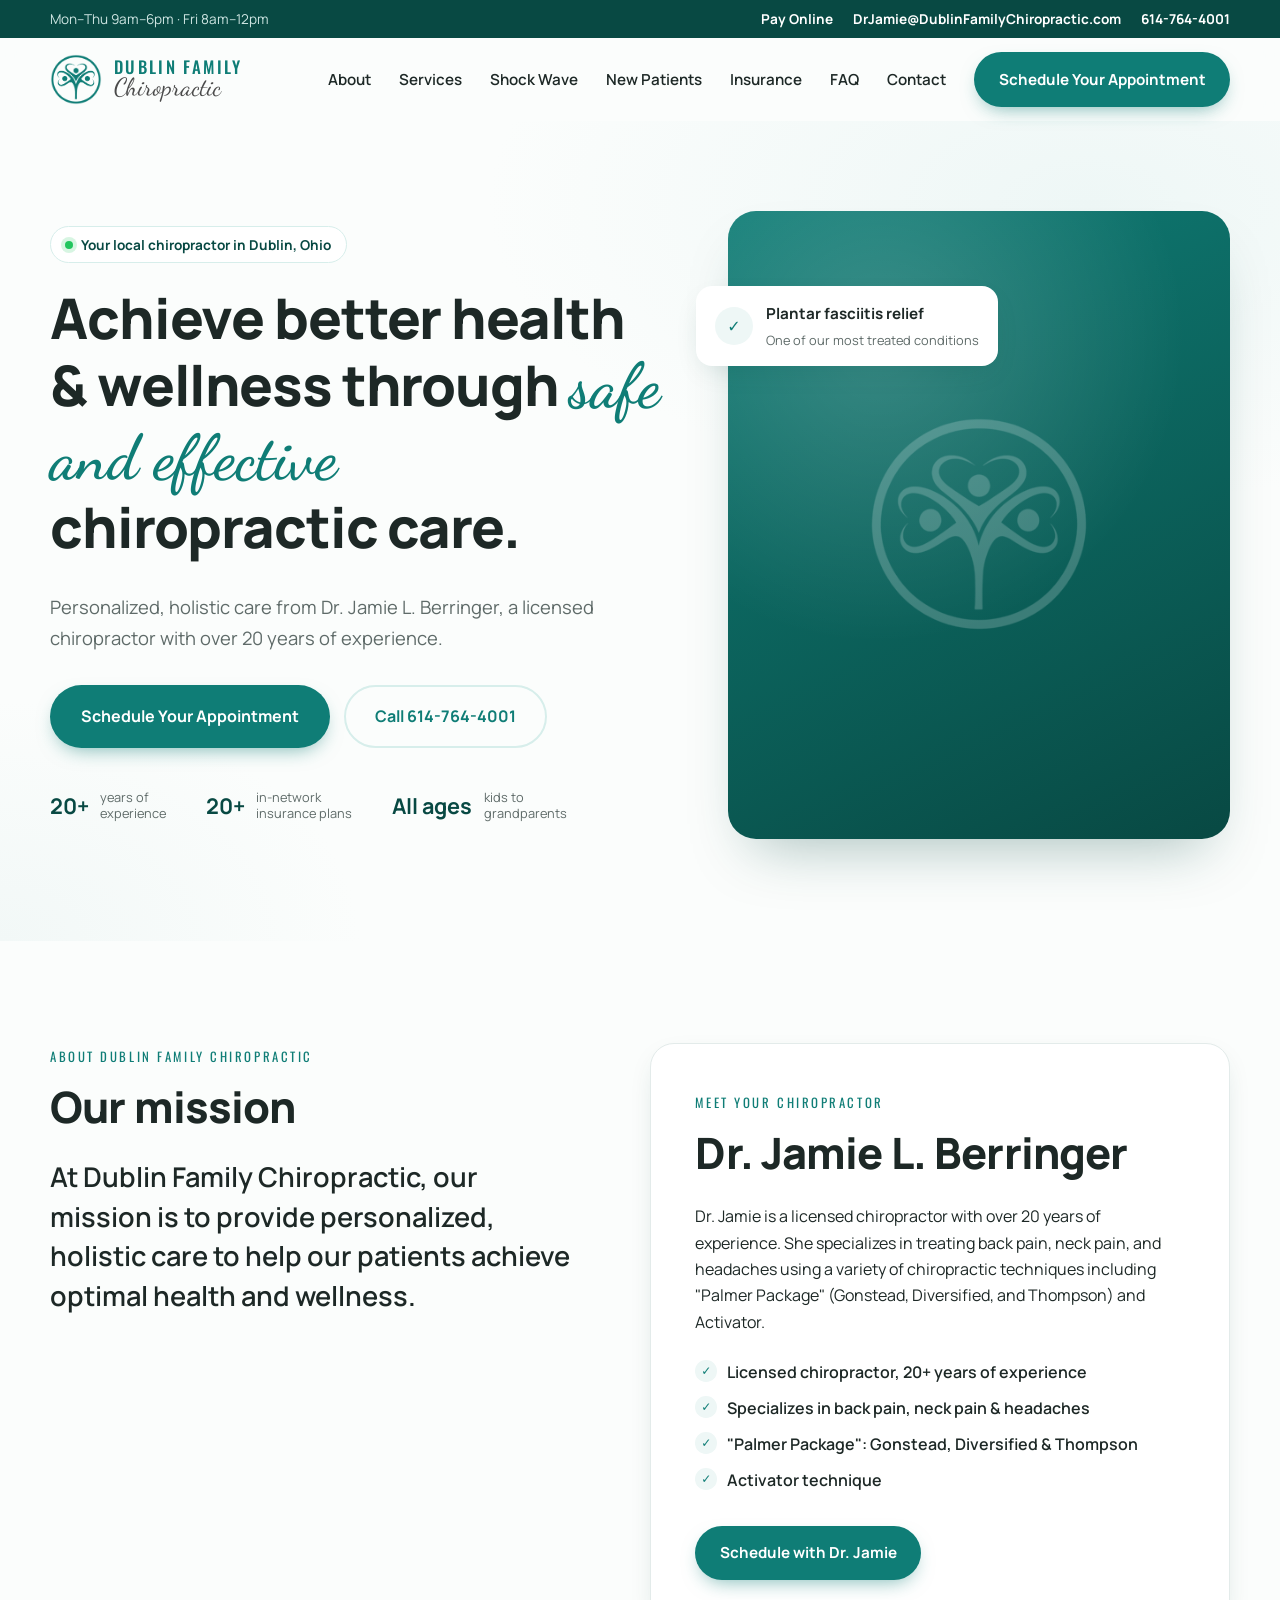
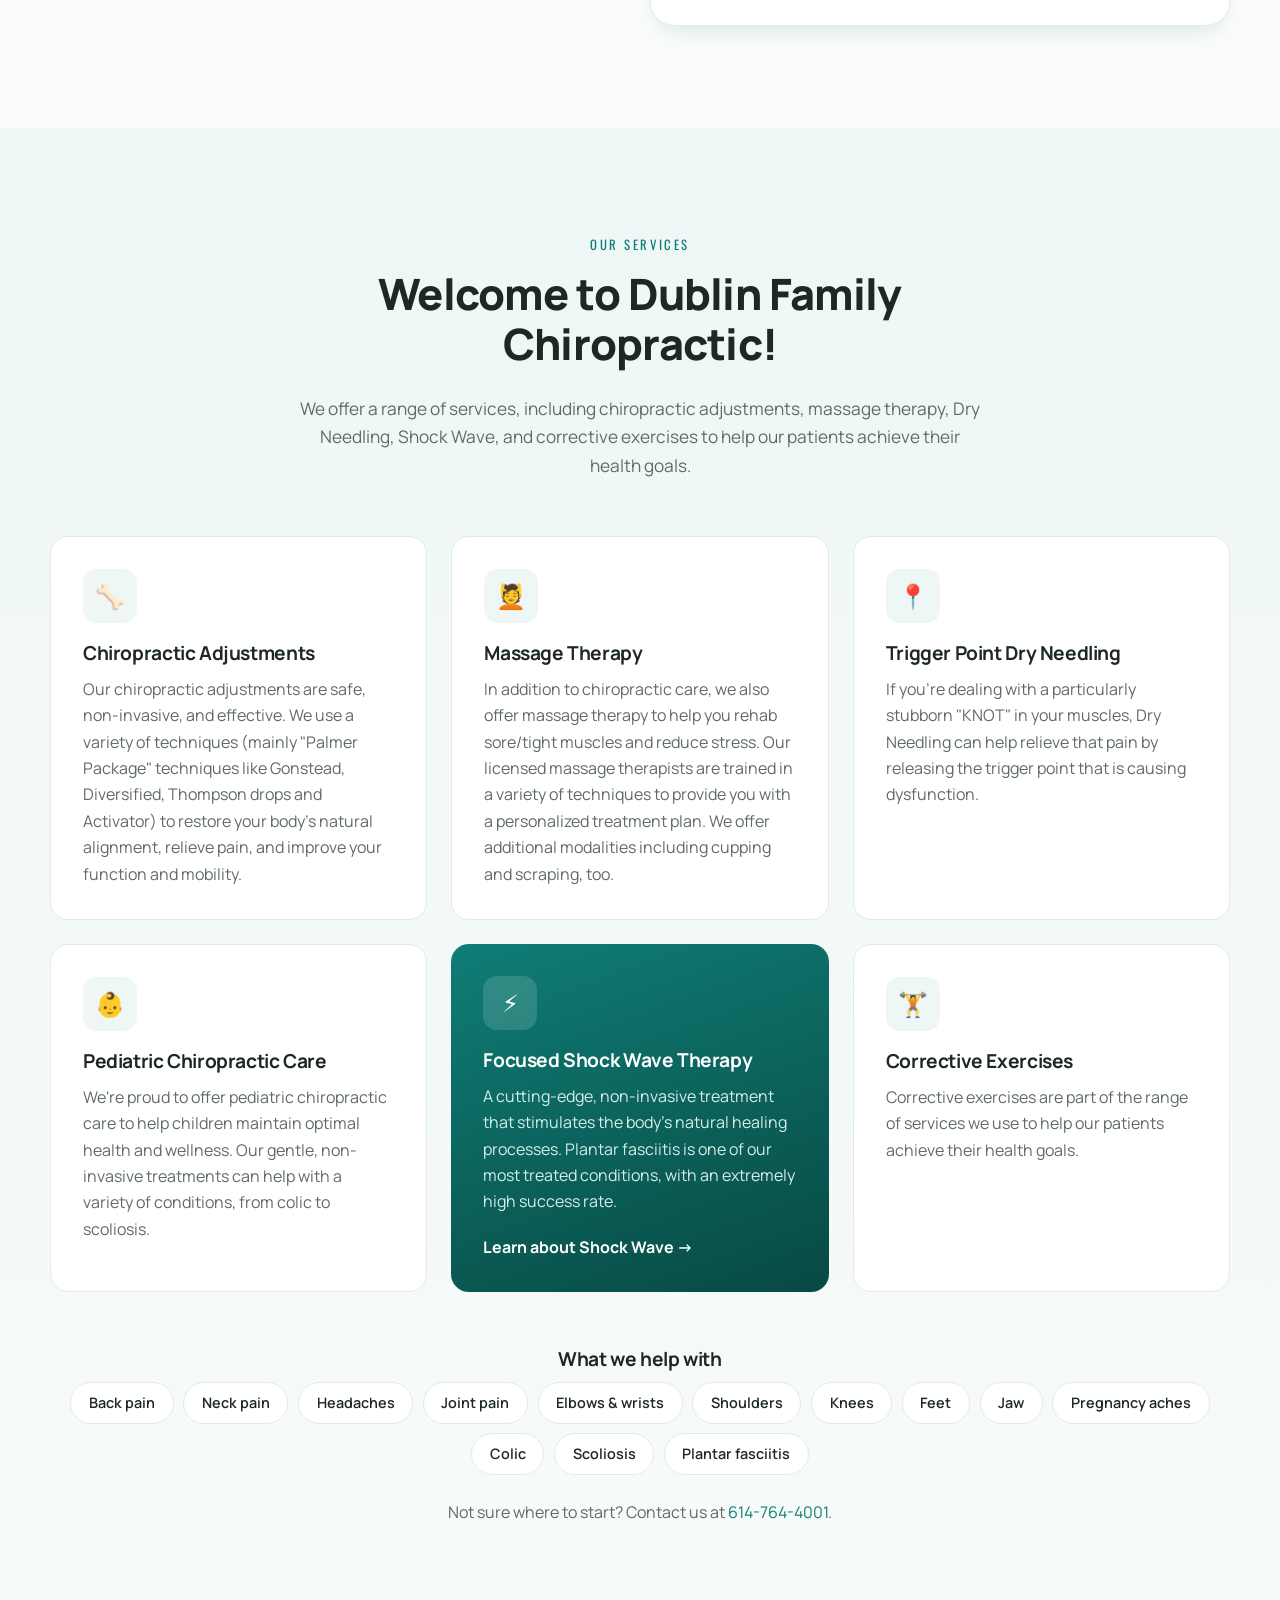
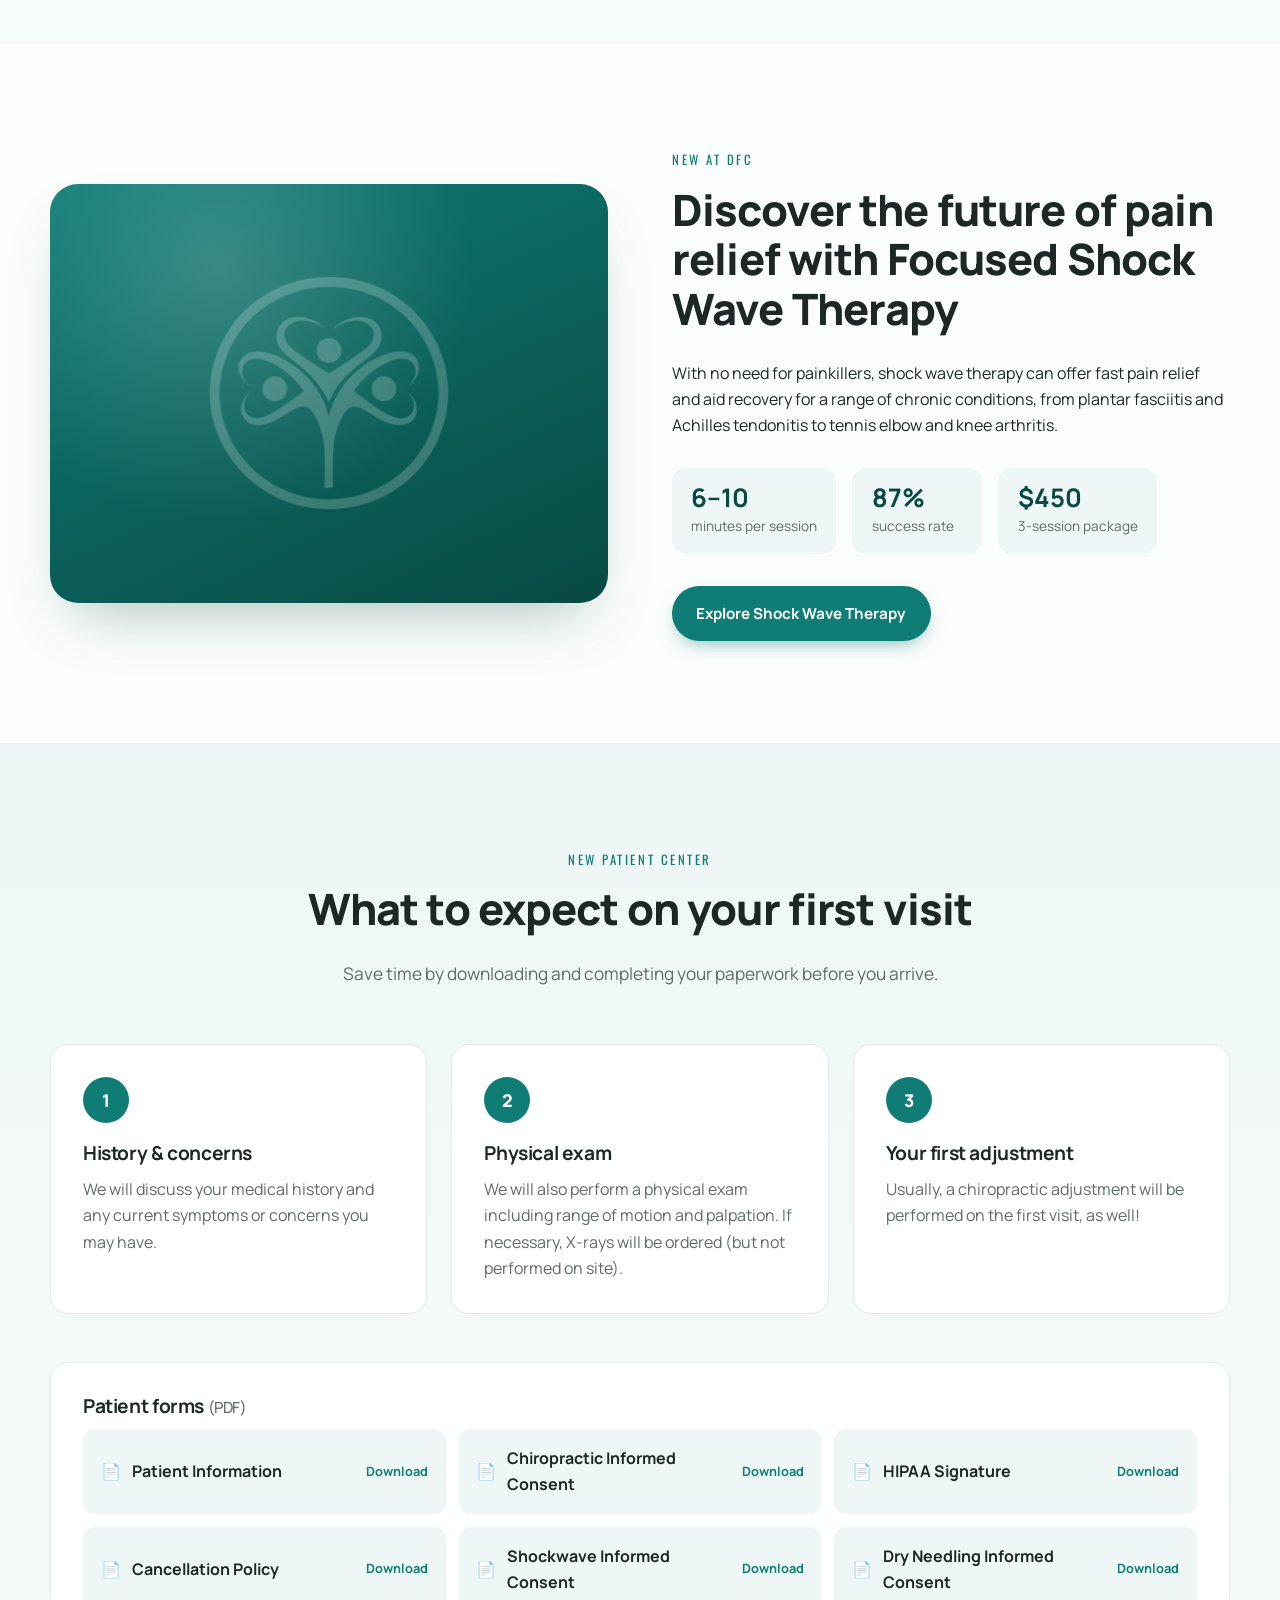
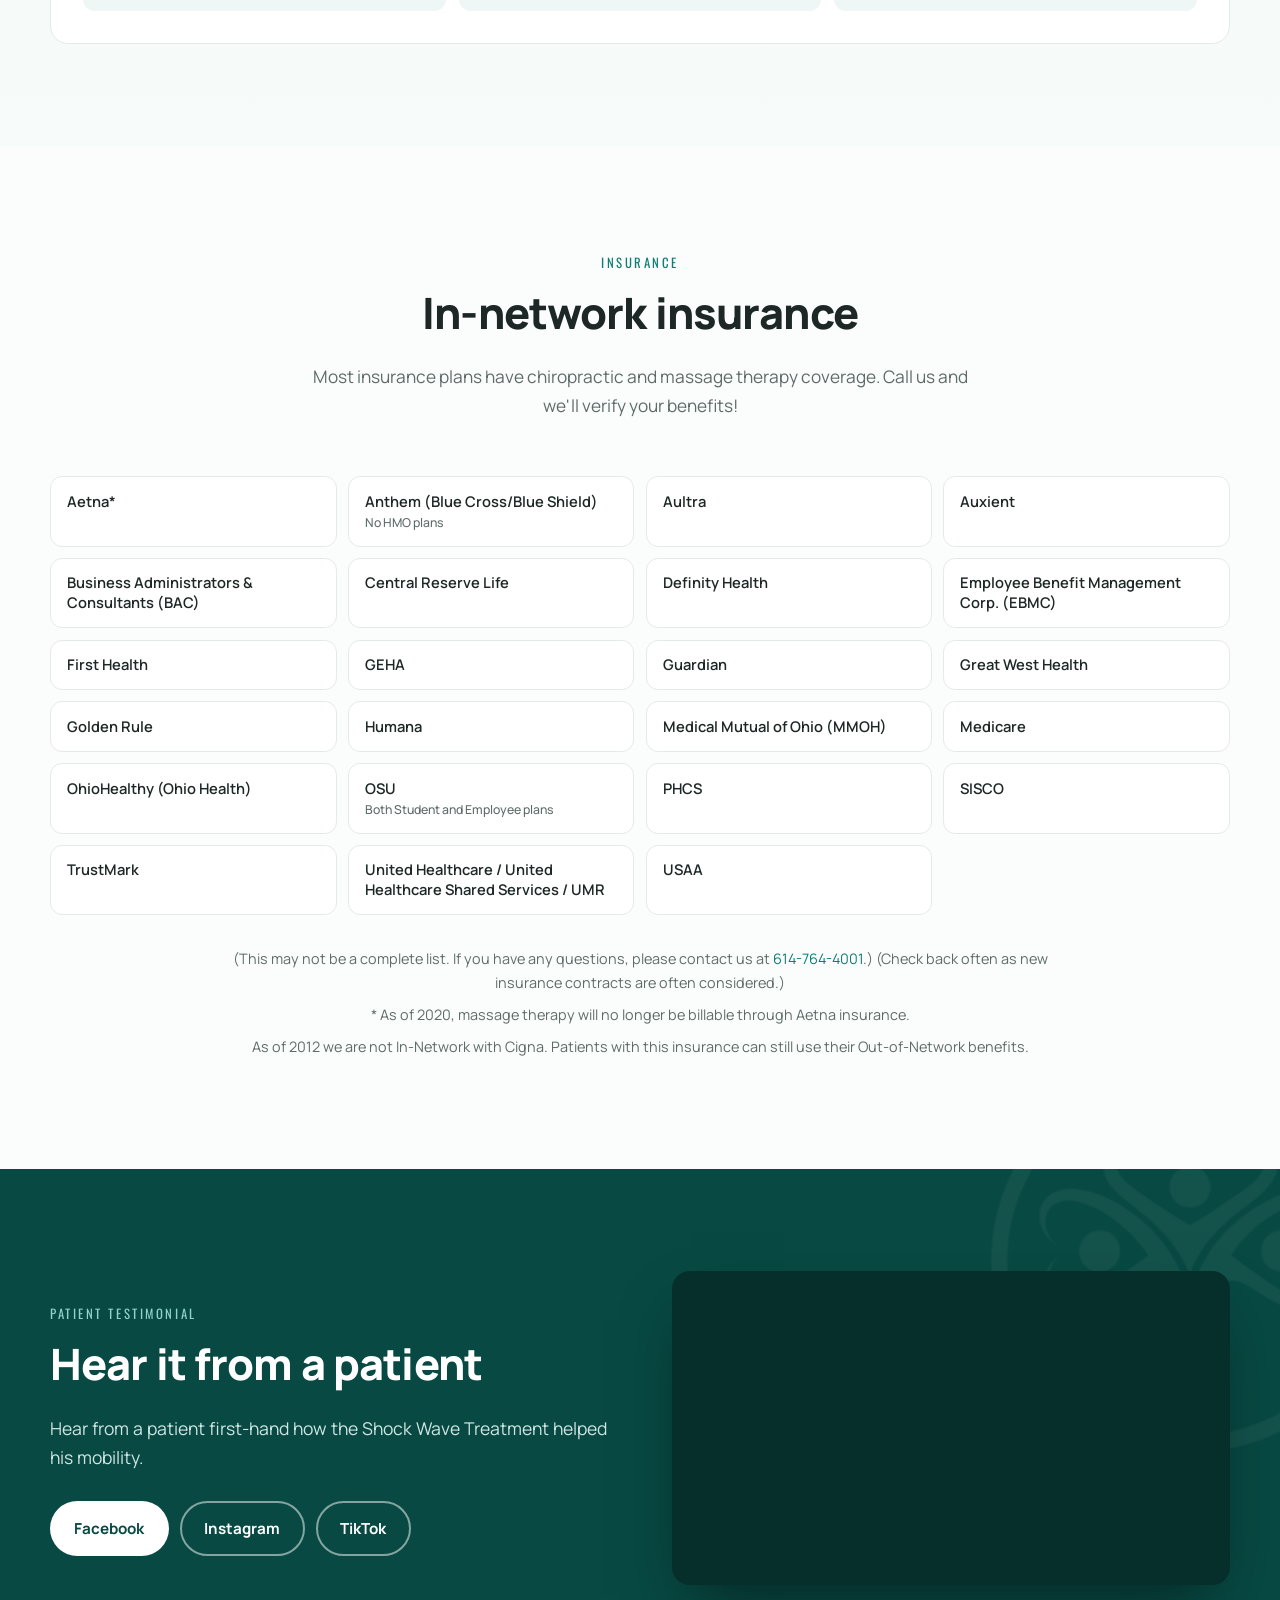
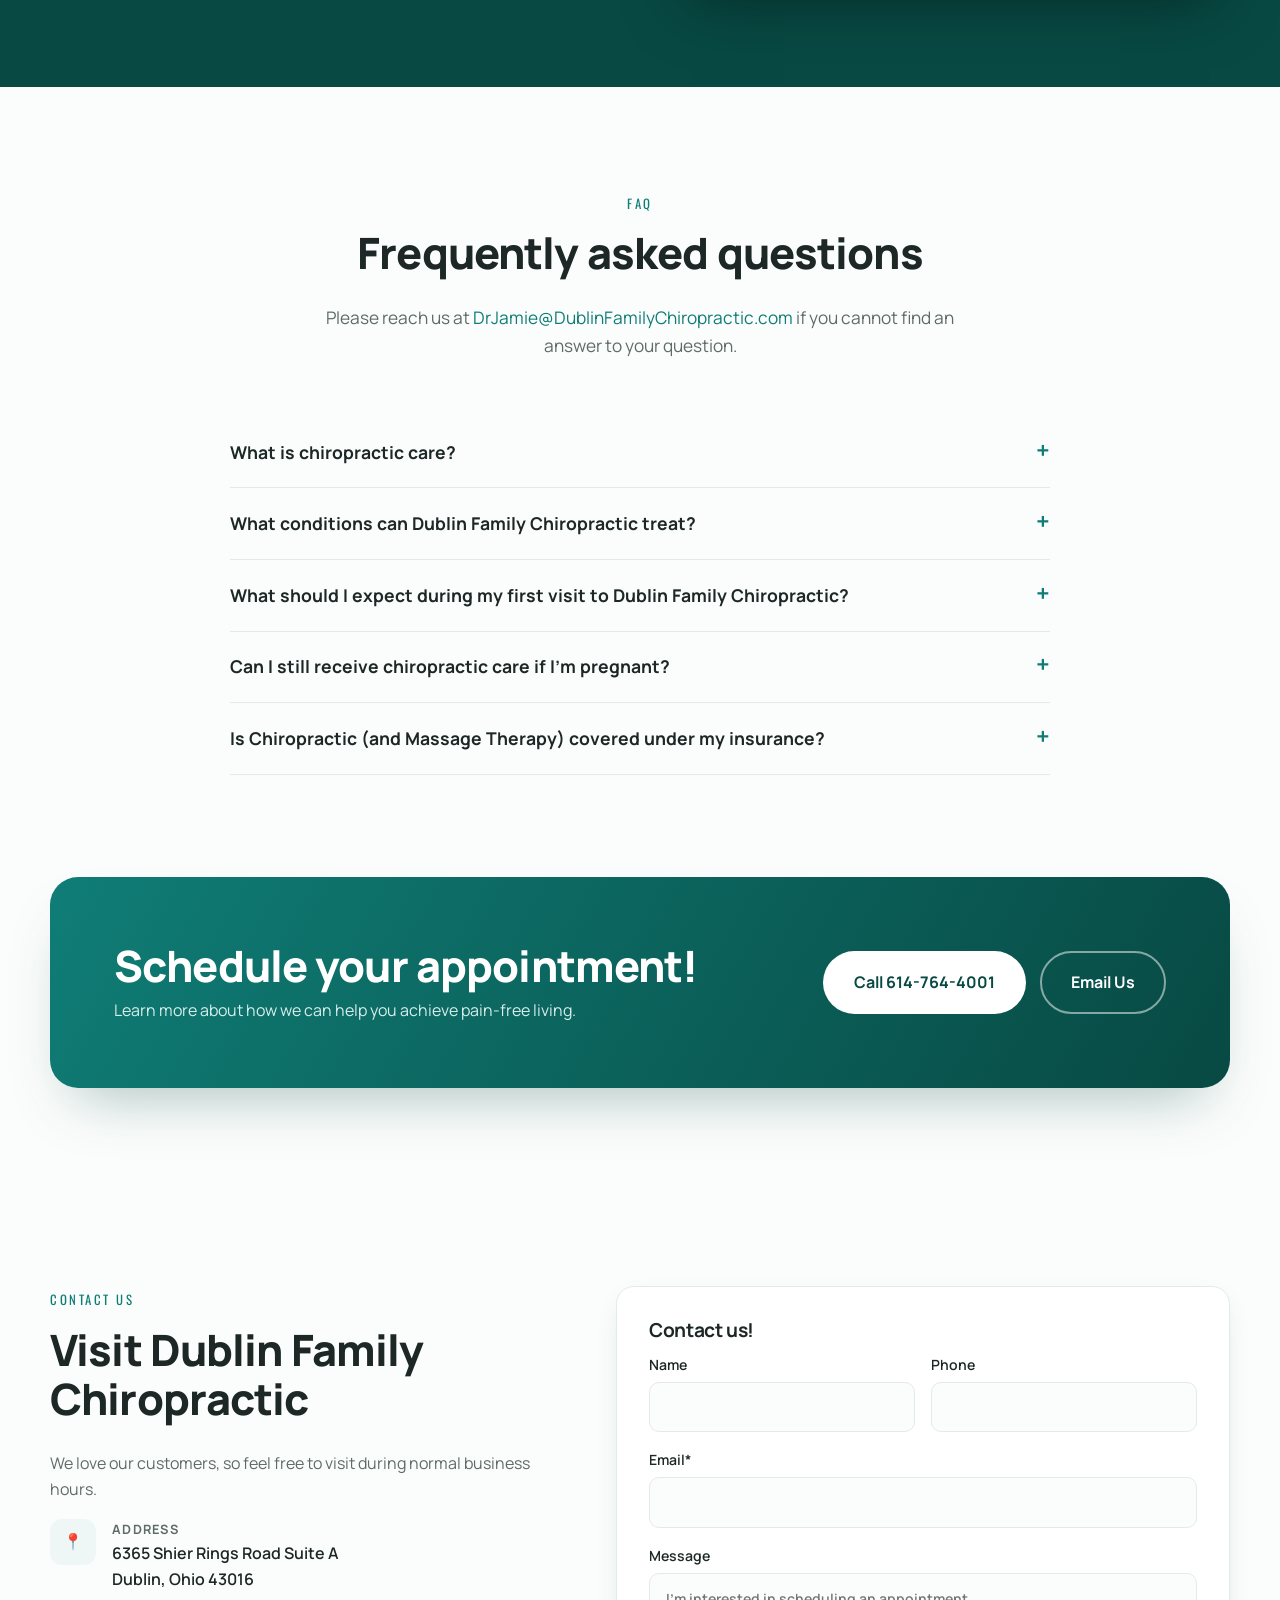
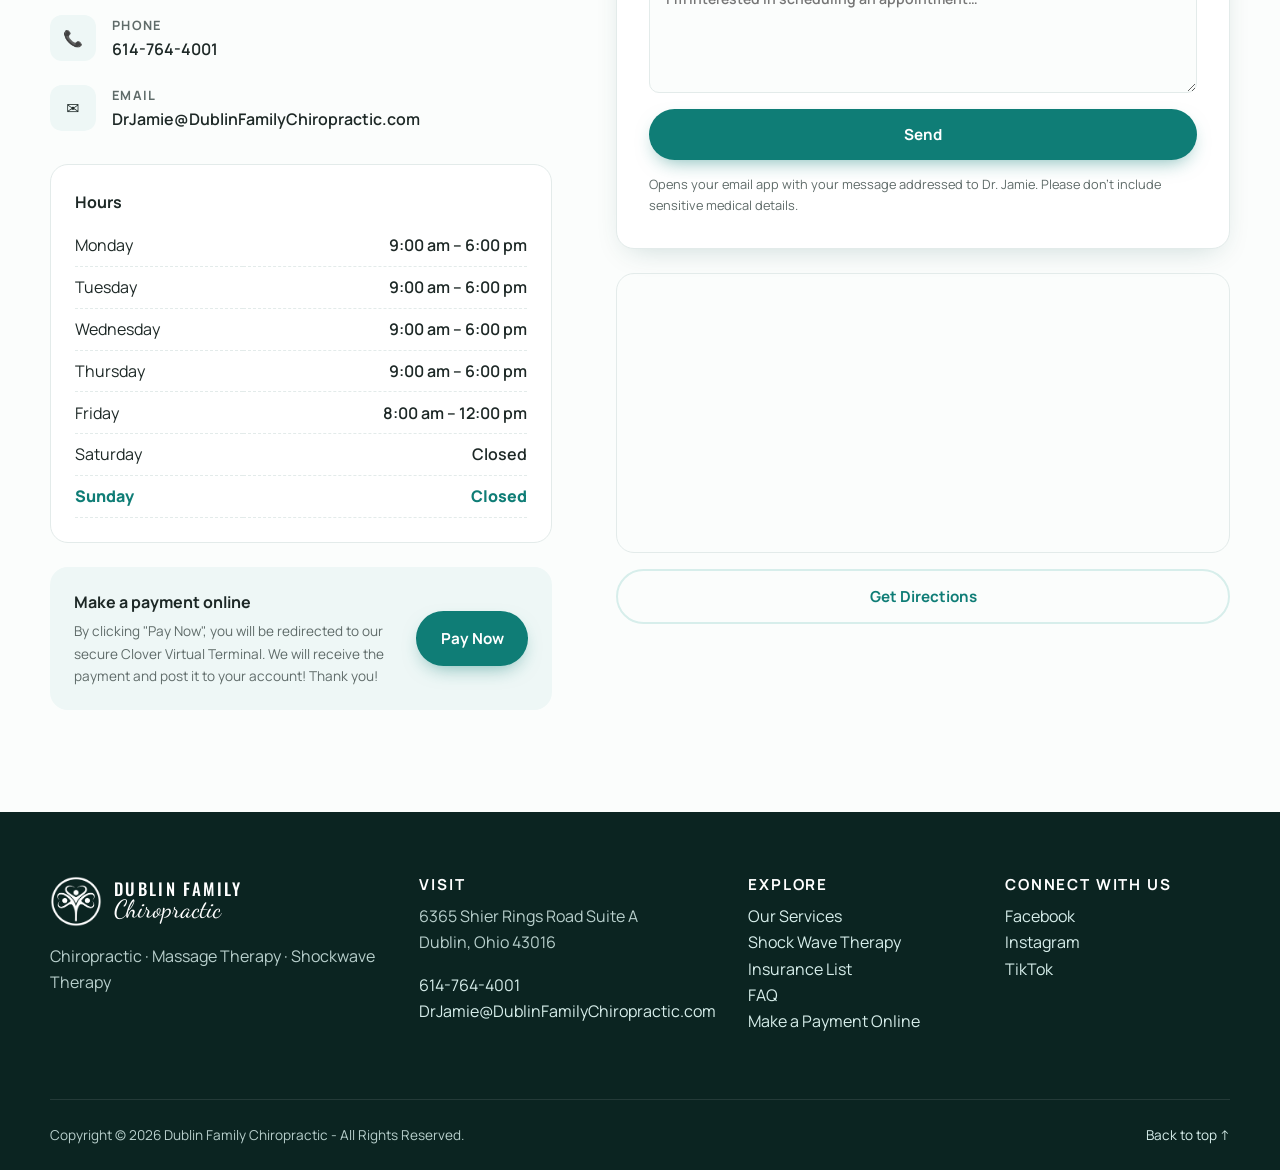
==== index.html @ 58684d63 "Initial Dublin Family Chiropractic website Modern rebuild of dublinfamilychiropractic.com with all c" ====
<!DOCTYPE html>
<html lang="en">
<head>
  <meta charset="utf-8">
  <meta name="viewport" content="width=device-width, initial-scale=1">
  <title>Dublin Family Chiropractic | Chiropractor in Dublin, OH | Dr. Jamie L. Berringer</title>
  <meta name="description" content="Dublin Family Chiropractic in Dublin, Ohio. Dr. Jamie L. Berringer offers chiropractic adjustments, massage therapy, trigger point dry needling, pediatric care and focused shock wave therapy. Call 614-764-4001.">
  <link rel="canonical" href="https://dublinfamilychiropractic.com/">
  <link rel="icon" href="assets/favicon.png">
  <meta property="og:title" content="Dublin Family Chiropractic">
  <meta property="og:description" content="Achieve better health and wellness through safe and effective chiropractic care.">
  <meta property="og:type" content="website">
  <link rel="preconnect" href="https://fonts.googleapis.com">
  <link rel="preconnect" href="https://fonts.gstatic.com" crossorigin>
  <link href="https://fonts.googleapis.com/css2?family=Manrope:wght@400;500;600;700;800&family=Oswald:wght@500&family=Dancing+Script:wght@600&display=swap" rel="stylesheet">
  <link rel="stylesheet" href="styles.css">

  <script type="application/ld+json">
  {
    "@context": "https://schema.org",
    "@type": "Chiropractor",
    "name": "Dublin Family Chiropractic",
    "url": "https://dublinfamilychiropractic.com/",
    "telephone": "+1-614-764-4001",
    "email": "DrJamie@DublinFamilyChiropractic.com",
    "image": "https://dublinfamilychiropractic.com/assets/logo-icon.png",
    "address": {
      "@type": "PostalAddress",
      "streetAddress": "6365 Shier Rings Road Suite A",
      "addressLocality": "Dublin",
      "addressRegion": "OH",
      "postalCode": "43016",
      "addressCountry": "US"
    },
    "openingHoursSpecification": [
      { "@type": "OpeningHoursSpecification", "dayOfWeek": ["Monday","Tuesday","Wednesday","Thursday"], "opens": "09:00", "closes": "18:00" },
      { "@type": "OpeningHoursSpecification", "dayOfWeek": ["Friday"], "opens": "08:00", "closes": "12:00" }
    ],
    "sameAs": [
      "https://www.facebook.com/DublinFamilyChiro/",
      "https://www.instagram.com/DFCWellness",
      "https://www.tiktok.com/@dublinfamilychiropractic"
    ],
    "employee": { "@type": "Person", "name": "Dr. Jamie L. Berringer", "jobTitle": "Chiropractor" }
  }
  </script>
</head>
<body>

  <!-- ============ TOP BAR ============ -->
  <div class="topbar">
    <div class="container topbar__inner">
      <span class="topbar__left">Mon–Thu 9am–6pm · Fri 8am–12pm</span>
      <span class="topbar__right">
        <a href="#payment">Pay Online</a>
        <a href="mailto:DrJamie@DublinFamilyChiropractic.com" class="hide-sm">DrJamie@DublinFamilyChiropractic.com</a>
        <a href="tel:6147644001">614-764-4001</a>
      </span>
    </div>
  </div>

  <!-- ============ HEADER ============ -->
  <header class="header" id="top">
    <div class="container header__inner">
      <a href="#top" class="brand" aria-label="Dublin Family Chiropractic home">
        <img src="assets/logo-icon.png" alt="" class="brand__icon" width="52" height="51">
        <span class="brand__text">
          <span class="brand__name">Dublin Family</span>
          <span class="brand__script">Chiropractic</span>
        </span>
      </a>

      <nav class="nav" id="nav" aria-label="Main">
        <a href="#about">About</a>
        <a href="#services">Services</a>
        <a href="shock-wave-therapy/">Shock Wave</a>
        <a href="#new-patients">New Patients</a>
        <a href="#insurance">Insurance</a>
        <a href="#faq">FAQ</a>
        <a href="#contact">Contact</a>
        <a href="#contact" class="btn btn--primary nav__cta">Schedule Your Appointment</a>
      </nav>

      <button class="nav-toggle" aria-label="Open menu" aria-expanded="false" aria-controls="nav">
        <span></span><span></span><span></span>
      </button>
    </div>
  </header>

  <main>
    <!-- ============ HERO ============ -->
    <section class="hero">
      <div class="container hero__grid">
        <div class="hero__copy reveal">
          <span class="pill"><span class="dot"></span> Your local chiropractor in Dublin, Ohio</span>
          <h1>Achieve better health &amp; wellness through <span class="accent">safe and effective</span> chiropractic care.</h1>
          <p class="lead">Personalized, holistic care from Dr. Jamie L. Berringer, a licensed chiropractor with over 20 years of experience.</p>
          <div class="hero__actions">
            <a href="#contact" class="btn btn--primary btn--lg">Schedule Your Appointment</a>
            <a href="tel:6147644001" class="btn btn--ghost btn--lg">Call 614-764-4001</a>
          </div>
          <ul class="hero__trust">
            <li><strong>20+</strong><span>years of<br>experience</span></li>
            <li><strong>20+</strong><span>in-network<br>insurance plans</span></li>
            <li><strong>All ages</strong><span>kids to<br>grandparents</span></li>
          </ul>
        </div>

        <div class="hero__media reveal">
          <div class="photo-frame">
            <img src="assets/logo-icon.png" alt="" class="photo-frame__mark">
            <img class="photo-frame__img" src="https://img1.wsimg.com/isteam/ip/3ddc919d-f928-452c-81f0-b2dad1ad7b15/blob-e873850.png/:/rs=w:900" alt="Dublin Family Chiropractic" loading="eager" onerror="this.remove()">
          </div>
          <div class="float-card">
            <div class="float-card__icon">✓</div>
            <div>
              <strong>Plantar fasciitis relief</strong>
              <span>One of our most treated conditions</span>
            </div>
          </div>
        </div>
      </div>
    </section>

    <!-- ============ ABOUT ============ -->
    <section class="section" id="about">
      <div class="container about">
        <div class="about__copy reveal">
          <span class="eyebrow">About Dublin Family Chiropractic</span>
          <h2>Our mission</h2>
          <p class="lead">At Dublin Family Chiropractic, our mission is to provide personalized, holistic care to help our patients achieve optimal health and wellness.</p>
        </div>
        <div class="doctor reveal">
          <span class="eyebrow">Meet your chiropractor</span>
          <h2>Dr. Jamie L. Berringer</h2>
          <p>Dr. Jamie is a licensed chiropractor with over 20 years of experience. She specializes in treating back pain, neck pain, and headaches using a variety of chiropractic techniques including "Palmer Package" (Gonstead, Diversified, and Thompson) and Activator.</p>
          <ul class="checklist">
            <li>Licensed chiropractor, 20+ years of experience</li>
            <li>Specializes in back pain, neck pain &amp; headaches</li>
            <li>"Palmer Package": Gonstead, Diversified &amp; Thompson</li>
            <li>Activator technique</li>
          </ul>
          <a href="#contact" class="btn btn--primary">Schedule with Dr. Jamie</a>
        </div>
      </div>
    </section>

    <!-- ============ SERVICES ============ -->
    <section class="section section--tint" id="services">
      <div class="container">
        <div class="section__head reveal">
          <span class="eyebrow">Our services</span>
          <h2>Welcome to Dublin Family Chiropractic!</h2>
          <p>We offer a range of services, including chiropractic adjustments, massage therapy, Dry Needling, Shock Wave, and corrective exercises to help our patients achieve their health goals.</p>
        </div>

        <div class="cards">
          <article class="card reveal">
            <div class="card__icon">🦴</div>
            <h3>Chiropractic Adjustments</h3>
            <p>Our chiropractic adjustments are safe, non-invasive, and effective. We use a variety of techniques (mainly "Palmer Package" techniques like Gonstead, Diversified, Thompson drops and Activator) to restore your body's natural alignment, relieve pain, and improve your function and mobility.</p>
          </article>
          <article class="card reveal">
            <div class="card__icon">💆</div>
            <h3>Massage Therapy</h3>
            <p>In addition to chiropractic care, we also offer massage therapy to help you rehab sore/tight muscles and reduce stress. Our licensed massage therapists are trained in a variety of techniques to provide you with a personalized treatment plan. We offer additional modalities including cupping and scraping, too.</p>
          </article>
          <article class="card reveal">
            <div class="card__icon">📍</div>
            <h3>Trigger Point Dry Needling</h3>
            <p>If you're dealing with a particularly stubborn "KNOT" in your muscles, Dry Needling can help relieve that pain by releasing the trigger point that is causing dysfunction.</p>
          </article>
          <article class="card reveal">
            <div class="card__icon">👶</div>
            <h3>Pediatric Chiropractic Care</h3>
            <p>We're proud to offer pediatric chiropractic care to help children maintain optimal health and wellness. Our gentle, non-invasive treatments can help with a variety of conditions, from colic to scoliosis.</p>
          </article>
          <article class="card card--feature reveal">
            <div class="card__icon">⚡</div>
            <h3>Focused Shock Wave Therapy</h3>
            <p>A cutting-edge, non-invasive treatment that stimulates the body's natural healing processes. Plantar fasciitis is one of our most treated conditions, with an extremely high success rate.</p>
            <a href="shock-wave-therapy/" class="card__link">Learn about Shock Wave →</a>
          </article>
          <article class="card reveal">
            <div class="card__icon">🏋️</div>
            <h3>Corrective Exercises</h3>
            <p>Corrective exercises are part of the range of services we use to help our patients achieve their health goals.</p>
          </article>
        </div>

        <div class="conditions reveal">
          <h3>What we help with</h3>
          <div class="tags">
            <span>Back pain</span><span>Neck pain</span><span>Headaches</span><span>Joint pain</span>
            <span>Elbows &amp; wrists</span><span>Shoulders</span><span>Knees</span><span>Feet</span><span>Jaw</span>
            <span>Pregnancy aches</span><span>Colic</span><span>Scoliosis</span><span>Plantar fasciitis</span>
          </div>
          <p class="muted">Not sure where to start? Contact us at <a href="tel:6147644001">614-764-4001</a>.</p>
        </div>
      </div>
    </section>

    <!-- ============ SHOCK WAVE TEASER ============ -->
    <section class="section">
      <div class="container split reveal">
        <div class="split__media">
          <div class="photo-frame photo-frame--wide">
            <img src="assets/logo-icon.png" alt="" class="photo-frame__mark">
            <img class="photo-frame__img" src="https://img1.wsimg.com/isteam/ip/3ddc919d-f928-452c-81f0-b2dad1ad7b15/Treatment-%20Knee-326798f.jpg/:/rs=w:1200" alt="Shock wave treatment on a knee" loading="lazy" onerror="this.remove()">
          </div>
        </div>
        <div>
          <span class="eyebrow">New at DFC</span>
          <h2>Discover the future of pain relief with Focused Shock Wave Therapy</h2>
          <p>With no need for painkillers, shock wave therapy can offer fast pain relief and aid recovery for a range of chronic conditions, from plantar fasciitis and Achilles tendonitis to tennis elbow and knee arthritis.</p>
          <ul class="mini-stats">
            <li><strong>6–10</strong><span>minutes per session</span></li>
            <li><strong>87%</strong><span>success rate</span></li>
            <li><strong>$450</strong><span>3-session package</span></li>
          </ul>
          <a href="shock-wave-therapy/" class="btn btn--primary">Explore Shock Wave Therapy</a>
        </div>
      </div>
    </section>

    <!-- ============ NEW PATIENTS ============ -->
    <section class="section section--tint" id="new-patients">
      <div class="container">
        <div class="section__head reveal">
          <span class="eyebrow">New Patient Center</span>
          <h2>What to expect on your first visit</h2>
          <p>Save time by downloading and completing your paperwork before you arrive.</p>
        </div>

        <ol class="steps">
          <li class="step reveal">
            <span class="step__num">1</span>
            <h3>History &amp; concerns</h3>
            <p>We will discuss your medical history and any current symptoms or concerns you may have.</p>
          </li>
          <li class="step reveal">
            <span class="step__num">2</span>
            <h3>Physical exam</h3>
            <p>We will also perform a physical exam including range of motion and palpation. If necessary, X-rays will be ordered (but not performed on site).</p>
          </li>
          <li class="step reveal">
            <span class="step__num">3</span>
            <h3>Your first adjustment</h3>
            <p>Usually, a chiropractic adjustment will be performed on the first visit, as well!</p>
          </li>
        </ol>

        <div class="forms reveal">
          <h3>Patient forms <span class="muted small">(PDF)</span></h3>
          <div class="forms__grid">
            <a class="file-link" target="_blank" rel="noopener" href="https://img1.wsimg.com/blobby/go/3ddc919d-f928-452c-81f0-b2dad1ad7b15/downloads/Patient%20Information.2023.pdf?ver=1788445958295"><span>📄</span> Patient Information <em>Download</em></a>
            <a class="file-link" target="_blank" rel="noopener" href="https://img1.wsimg.com/blobby/go/3ddc919d-f928-452c-81f0-b2dad1ad7b15/downloads/f7fbd84b-b74b-4f92-855f-cf730b121987/Informed%20Consent%20Document.2025.pdf?ver=1788445958295"><span>📄</span> Chiropractic Informed Consent <em>Download</em></a>
            <a class="file-link" target="_blank" rel="noopener" href="https://img1.wsimg.com/blobby/go/3ddc919d-f928-452c-81f0-b2dad1ad7b15/downloads/HIPPA%20Signature.2023.pdf?ver=1788445958295"><span>📄</span> HIPAA Signature <em>Download</em></a>
            <a class="file-link" target="_blank" rel="noopener" href="https://img1.wsimg.com/blobby/go/3ddc919d-f928-452c-81f0-b2dad1ad7b15/downloads/Cancellation%20policy%20form.2023.pdf?ver=1788445958295"><span>📄</span> Cancellation Policy <em>Download</em></a>
            <a class="file-link" target="_blank" rel="noopener" href="https://img1.wsimg.com/blobby/go/3ddc919d-f928-452c-81f0-b2dad1ad7b15/downloads/Shockwave%20Informed%20Consent.pdf?ver=1788445958295"><span>📄</span> Shockwave Informed Consent <em>Download</em></a>
            <a class="file-link" target="_blank" rel="noopener" href="https://img1.wsimg.com/blobby/go/3ddc919d-f928-452c-81f0-b2dad1ad7b15/downloads/TPDN%20Informed%20Consent%20Full.%202023.pdf?ver=1788445958296"><span>📄</span> Dry Needling Informed Consent <em>Download</em></a>
          </div>
        </div>
      </div>
    </section>

    <!-- ============ INSURANCE ============ -->
    <section class="section" id="insurance">
      <div class="container">
        <div class="section__head reveal">
          <span class="eyebrow">Insurance</span>
          <h2>In-network insurance</h2>
          <p>Most insurance plans have chiropractic and massage therapy coverage. Call us and we'll verify your benefits!</p>
        </div>
        <ul class="ins-grid reveal">
          <li>Aetna*</li>
          <li>Anthem (Blue Cross/Blue Shield) <small>No HMO plans</small></li>
          <li>Aultra</li>
          <li>Auxient</li>
          <li>Business Administrators &amp; Consultants (BAC)</li>
          <li>Central Reserve Life</li>
          <li>Definity Health</li>
          <li>Employee Benefit Management Corp. (EBMC)</li>
          <li>First Health</li>
          <li>GEHA</li>
          <li>Guardian</li>
          <li>Great West Health</li>
          <li>Golden Rule</li>
          <li>Humana</li>
          <li>Medical Mutual of Ohio (MMOH)</li>
          <li>Medicare</li>
          <li>OhioHealthy (Ohio Health)</li>
          <li>OSU <small>Both Student and Employee plans</small></li>
          <li>PHCS</li>
          <li>SISCO</li>
          <li>TrustMark</li>
          <li>United Healthcare / United Healthcare Shared Services / UMR</li>
          <li>USAA</li>
        </ul>
        <div class="notes reveal">
          <p>(This may not be a complete list. If you have any questions, please contact us at <a href="tel:6147644001">614-764-4001</a>.) (Check back often as new insurance contracts are often considered.)</p>
          <p>* As of 2020, massage therapy will no longer be billable through Aetna insurance.</p>
          <p>As of 2012 we are not In-Network with Cigna. Patients with this insurance can still use their Out-of-Network benefits.</p>
        </div>
      </div>
    </section>

    <!-- ============ TESTIMONIAL ============ -->
    <section class="section section--dark" id="reviews">
      <div class="container split split--dark reveal">
        <div>
          <span class="eyebrow">Patient testimonial</span>
          <h2>Hear it from a patient</h2>
          <p class="on-dark">Hear from a patient first-hand how the Shock Wave Treatment helped his mobility.</p>
          <div class="social-row">
            <a href="https://www.facebook.com/DublinFamilyChiro/" target="_blank" rel="noopener" class="btn btn--light">Facebook</a>
            <a href="https://www.instagram.com/DFCWellness" target="_blank" rel="noopener" class="btn btn--outline-light">Instagram</a>
            <a href="https://www.tiktok.com/@dublinfamilychiropractic" target="_blank" rel="noopener" class="btn btn--outline-light">TikTok</a>
          </div>
        </div>
        <div class="video">
          <iframe src="https://player.vimeo.com/video/907253555?h=490e301cfd&amp;title=0&amp;portrait=0&amp;byline=0&amp;badge=0" title="Patient testimonial: shock wave treatment" allow="fullscreen; picture-in-picture" loading="lazy"></iframe>
        </div>
      </div>
    </section>

    <!-- ============ FAQ ============ -->
    <section class="section" id="faq">
      <div class="container faq">
        <div class="section__head reveal">
          <span class="eyebrow">FAQ</span>
          <h2>Frequently asked questions</h2>
          <p>Please reach us at <a href="mailto:DrJamie@DublinFamilyChiropractic.com">DrJamie@DublinFamilyChiropractic.com</a> if you cannot find an answer to your question.</p>
        </div>
        <div class="accordion reveal">
          <details>
            <summary>What is chiropractic care?</summary>
            <p>Chiropractic care is a natural, non-invasive form of healthcare that focuses on the musculoskeletal system, particularly the spine, to improve overall health and wellness.</p>
          </details>
          <details>
            <summary>What conditions can Dublin Family Chiropractic treat?</summary>
            <p>As a chiropractor, I can treat a wide variety of conditions! Typically, chiropractic is thought of as treating back pain, neck pain, headaches, and joint pain, but did you know we can also adjust extremities like elbows, wrists, shoulders, knees, feet and even your jaw?</p>
            <p>Feel free to ask what else chiropractic can help with at your next visit!</p>
          </details>
          <details>
            <summary>What should I expect during my first visit to Dublin Family Chiropractic?</summary>
            <p>During your first visit, we will discuss your medical history and any current symptoms or concerns you may have. We will also perform a physical exam including range of motion and palpation. If necessary, X-rays will be ordered (but not performed on site). Usually, a chiropractic adjustment will be performed on the first visit, as well!</p>
          </details>
          <details>
            <summary>Can I still receive chiropractic care if I'm pregnant?</summary>
            <p>Chiropractic is a safe and effective form of treatment during pregnancy. Many women are unaware of the fact that they can be treated with regular chiropractic adjustments throughout their entire pregnancy. Adjustments help relieve lower back ache due to weight gain and/or a shift in the center of gravity from a growing baby. As certain hormones are released, ligaments become less taut and can cause instability, particularly in the pelvic region. Also, new sleeping patterns can sometimes cause neck and upper back/shoulder pain to arise.</p>
            <p>Massage therapy is also safe and effective for alleviating the aches and pains associated with pregnancy.</p>
          </details>
          <details>
            <summary>Is Chiropractic (and Massage Therapy) covered under my insurance?</summary>
            <p>Most insurance plans have chiropractic and massage therapy coverage. The massage therapy is billed under "Physical Therapy" and may only cost you a co-pay or co-insurance (depending on insurance plan and if yearly deductible has been met). You might also be able to use Flexible Spending Accounts or Health Savings Accounts to pay for chiropractic and massage services. For more information, please call our office so we can verify your insurance benefits! <a href="tel:6147644001">614-764-4001</a>.</p>
            <p>* Massage Therapy is NOT billable to Medicare.</p>
            <p><a href="#insurance">See the list of insurance providers we are in-network with →</a></p>
          </details>
        </div>
      </div>
    </section>

    <!-- ============ CTA ============ -->
    <section class="cta" id="book">
      <div class="container cta__inner reveal">
        <div>
          <h2>Schedule your appointment!</h2>
          <p>Learn more about how we can help you achieve pain-free living.</p>
        </div>
        <div class="cta__actions">
          <a href="tel:6147644001" class="btn btn--light btn--lg">Call 614-764-4001</a>
          <a href="mailto:DrJamie@DublinFamilyChiropractic.com?subject=New%20Appointment&amp;body=Hi%2C%20I%20am%20interested%20in%20scheduling%20an%20appointment!%0A" class="btn btn--outline-light btn--lg">Email Us</a>
        </div>
      </div>
    </section>

    <!-- ============ CONTACT ============ -->
    <section class="section" id="contact">
      <div class="container contact">
        <div class="contact__info reveal">
          <span class="eyebrow">Contact us</span>
          <h2>Visit Dublin Family Chiropractic</h2>
          <p class="muted">We love our customers, so feel free to visit during normal business hours.</p>

          <div class="info-row">
            <span class="info-row__icon">📍</span>
            <div>
              <strong>Address</strong>
              <a href="https://www.google.com/maps/dir/?api=1&amp;destination=6365+Shier+Rings+Road+Suite+A+Dublin+Ohio+43016" target="_blank" rel="noopener">6365 Shier Rings Road Suite A<br>Dublin, Ohio 43016</a>
            </div>
          </div>
          <div class="info-row">
            <span class="info-row__icon">📞</span>
            <div>
              <strong>Phone</strong>
              <a href="tel:6147644001">614-764-4001</a>
            </div>
          </div>
          <div class="info-row">
            <span class="info-row__icon">✉️</span>
            <div>
              <strong>Email</strong>
              <a href="mailto:DrJamie@DublinFamilyChiropractic.com">DrJamie@DublinFamilyChiropractic.com</a>
            </div>
          </div>

          <div class="hours">
            <strong>Hours</strong>
            <table id="hours-table">
              <tr data-day="1"><td>Monday</td><td>9:00 am – 6:00 pm</td></tr>
              <tr data-day="2"><td>Tuesday</td><td>9:00 am – 6:00 pm</td></tr>
              <tr data-day="3"><td>Wednesday</td><td>9:00 am – 6:00 pm</td></tr>
              <tr data-day="4"><td>Thursday</td><td>9:00 am – 6:00 pm</td></tr>
              <tr data-day="5"><td>Friday</td><td>8:00 am – 12:00 pm</td></tr>
              <tr data-day="6"><td>Saturday</td><td>Closed</td></tr>
              <tr data-day="0"><td>Sunday</td><td>Closed</td></tr>
            </table>
          </div>

          <div class="pay" id="payment">
            <div>
              <strong>Make a payment online</strong>
              <p>By clicking "Pay Now", you will be redirected to our secure Clover Virtual Terminal. We will receive the payment and post it to your account! Thank you!</p>
            </div>
            <a href="https://link.clover.com/urlshortener/t7MLmg" target="_blank" rel="noopener" class="btn btn--primary">Pay Now</a>
          </div>
        </div>

        <div class="contact__side reveal">
          <form class="form" id="contact-form">
            <h3>Contact us!</h3>
            <div class="form__row">
              <label>Name<input type="text" name="name" autocomplete="name"></label>
              <label>Phone<input type="tel" name="phone" autocomplete="tel"></label>
            </div>
            <label>Email*<input type="email" name="email" required autocomplete="email"></label>
            <label>Message<textarea name="message" rows="4" placeholder="I'm interested in scheduling an appointment…"></textarea></label>
            <button class="btn btn--primary btn--block" type="submit">Send</button>
            <p class="form__note">Opens your email app with your message addressed to Dr. Jamie. Please don't include sensitive medical details.</p>
          </form>
          <div class="map">
            <iframe title="Map to Dublin Family Chiropractic" loading="lazy" referrerpolicy="no-referrer-when-downgrade"
              src="https://www.google.com/maps?q=6365+Shier+Rings+Road+Suite+A,+Dublin,+OH+43016&amp;output=embed"></iframe>
          </div>
          <a class="btn btn--ghost btn--block" href="https://www.google.com/maps/dir/?api=1&amp;destination=6365+Shier+Rings+Road+Suite+A+Dublin+Ohio+43016" target="_blank" rel="noopener">Get Directions</a>
        </div>
      </div>
    </section>
  </main>

  <!-- ============ FOOTER ============ -->
  <footer class="footer">
    <div class="container footer__grid">
      <div>
        <a href="#top" class="brand brand--light">
          <img src="assets/logo-icon-white.png" alt="" class="brand__icon" width="52" height="51">
          <span class="brand__text">
            <span class="brand__name">Dublin Family</span>
            <span class="brand__script">Chiropractic</span>
          </span>
        </a>
        <p class="footer__tag">Chiropractic · Massage Therapy · Shockwave Therapy</p>
      </div>
      <div>
        <h4>Visit</h4>
        <p>6365 Shier Rings Road Suite A<br>Dublin, Ohio 43016</p>
        <p><a href="tel:6147644001">614-764-4001</a><br><a href="mailto:DrJamie@DublinFamilyChiropractic.com">DrJamie@DublinFamilyChiropractic.com</a></p>
      </div>
      <div>
        <h4>Explore</h4>
        <p><a href="#services">Our Services</a><br><a href="shock-wave-therapy/">Shock Wave Therapy</a><br><a href="#insurance">Insurance List</a><br><a href="#faq">FAQ</a><br><a href="#payment">Make a Payment Online</a></p>
      </div>
      <div>
        <h4>Connect with us</h4>
        <p><a href="https://www.facebook.com/DublinFamilyChiro/" target="_blank" rel="noopener">Facebook</a><br><a href="https://www.instagram.com/DFCWellness" target="_blank" rel="noopener">Instagram</a><br><a href="https://www.tiktok.com/@dublinfamilychiropractic" target="_blank" rel="noopener">TikTok</a></p>
      </div>
    </div>
    <div class="container footer__bottom">
      <span>Copyright © <span id="year"></span> Dublin Family Chiropractic - All Rights Reserved.</span>
      <a href="#top">Back to top ↑</a>
    </div>
  </footer>

  <div class="mobile-bar">
    <a href="tel:6147644001" class="btn btn--ghost">Call</a>
    <a href="#contact" class="btn btn--primary">Schedule Appointment</a>
  </div>

  <script src="script.js"></script>
</body>
</html>
---- styles.css ----
/* ==========================================================
   Dublin Family Chiropractic — styles
   Brand colors sampled from the logo
   ========================================================== */
:root {
  --teal: #0f7d76;
  --teal-600: #0b6660;
  --teal-800: #084943;
  --teal-50: #eef7f6;
  --teal-100: #d7eeeb;
  --ink: #1d2826;
  --gray: #4a4a4a;          /* logo script gray */
  --muted: #5f6b69;
  --line: #e3ebea;
  --bg: #fbfdfc;
  --white: #fff;
  --radius: 18px;
  --radius-sm: 12px;
  --shadow: 0 10px 30px -12px rgba(8, 73, 67, .22);
  --shadow-lg: 0 30px 60px -25px rgba(8, 73, 67, .35);
  --container: 1180px;
}

*, *::before, *::after { box-sizing: border-box; }
html { overflow-x: clip; scroll-behavior: smooth; scroll-padding-top: 90px; }
body {
  margin: 0; overflow-x: hidden;
  font-family: "Manrope", system-ui, -apple-system, Segoe UI, Roboto, sans-serif;
  color: var(--ink);
  background: var(--bg);
  line-height: 1.65;
  -webkit-font-smoothing: antialiased;
}
img { max-width: 100%; display: block; }
a { color: var(--teal); text-decoration: none; }
a:hover { color: var(--teal-600); }
h1, h2, h3, h4 { line-height: 1.15; margin: 0 0 .6em; letter-spacing: -.02em; }
h1 { font-size: clamp(2.3rem, 4.4vw, 3.5rem); font-weight: 800; }
h2 { font-size: clamp(1.9rem, 3.4vw, 2.7rem); font-weight: 800; }
h3 { font-size: 1.2rem; font-weight: 700; }
p { margin: 0 0 1em; }
.lead { font-size: 1.15rem; color: var(--muted); }
.container { width: min(100% - 2.5rem, var(--container)); margin-inline: auto; }
.center { text-align: center; margin-top: 2.5rem; }

/* ---------- Buttons ---------- */
.btn {
  display: inline-flex; align-items: center; justify-content: center; gap: .5rem;
  padding: .8rem 1.4rem; border-radius: 999px; font-weight: 700; font-size: .95rem;
  border: 2px solid transparent; cursor: pointer; transition: all .2s ease; white-space: nowrap;
  font-family: inherit;
}
.btn--lg { padding: 1rem 1.8rem; font-size: 1rem; }
.btn--block { width: 100%; }
.btn--primary { background: var(--teal); color: #fff; box-shadow: 0 8px 20px -8px rgba(15,125,118,.6); }
.btn--primary:hover { background: var(--teal-600); color: #fff; transform: translateY(-2px); }
.btn--ghost { background: transparent; color: var(--teal); border-color: var(--teal-100); }
.btn--ghost:hover { border-color: var(--teal); background: var(--teal-50); }
.btn--light { background: #fff; color: var(--teal-800); }
.btn--light:hover { background: var(--teal-50); color: var(--teal-800); transform: translateY(-2px); }
.btn--outline-light { color: #fff; border-color: rgba(255,255,255,.5); }
.btn--outline-light:hover { border-color: #fff; color: #fff; background: rgba(255,255,255,.08); }

/* ---------- Top bar & header ---------- */
.topbar { background: var(--teal-800); color: #cfe6e3; font-size: .85rem; }
.topbar__inner { display: flex; justify-content: space-between; gap: 1rem; padding: .5rem 0; flex-wrap: wrap; }
.topbar a { color: #fff; font-weight: 700; }
.topbar__right { display: flex; gap: 1.25rem; align-items: center; }

.header {
  position: sticky; top: 0; z-index: 50;
  background: rgba(251,253,252,.85); backdrop-filter: saturate(160%) blur(14px);
  border-bottom: 1px solid transparent; transition: border-color .2s, box-shadow .2s;
}
.header.scrolled { border-color: var(--line); box-shadow: 0 6px 20px -16px rgba(0,0,0,.3); }
.header__inner { display: flex; align-items: center; justify-content: space-between; padding: .85rem 0; }

.brand { display: flex; align-items: center; gap: .75rem; color: var(--teal); }
.brand__icon { width: 52px; height: auto; }
.brand__text { display: flex; flex-direction: column; line-height: 1; }
.brand__name { font-family: "Oswald", sans-serif; font-weight: 500; text-transform: uppercase; letter-spacing: .14em; font-size: 1.05rem; color: var(--teal); }
.brand__script { font-family: "Dancing Script", cursive; font-size: 1.55rem; color: var(--gray); margin-top: -.05em; }
.brand--light .brand__name, .brand--light .brand__script { color: #fff; }

.nav { display: flex; align-items: center; gap: 1.75rem; }
.nav a:not(.btn) { color: var(--ink); font-weight: 600; font-size: .95rem; position: relative; }
.nav a:not(.btn)::after {
  content: ""; position: absolute; left: 0; bottom: -6px; height: 2px; width: 0; background: var(--teal); transition: width .2s;
}
.nav a:not(.btn):hover::after { width: 100%; }
.nav-toggle { display: none; background: none; border: 0; padding: .5rem; cursor: pointer; }
.nav-toggle span { display: block; width: 24px; height: 2px; background: var(--ink); margin: 5px 0; transition: .25s; }

/* ---------- Hero ---------- */
.hero {
  position: relative; overflow: hidden; padding: clamp(3rem, 7vw, 6rem) 0 clamp(4rem, 8vw, 7rem);
  background:
    radial-gradient(1000px 500px at 85% 10%, var(--teal-50), transparent 60%),
    radial-gradient(600px 400px at 0% 100%, #f2f8f7, transparent 60%);
}
.hero__grid { display: grid; grid-template-columns: 1.1fr .9fr; gap: 4rem; align-items: center; }
.pill {
  display: inline-flex; align-items: center; gap: .5rem; padding: .4rem .9rem; border-radius: 999px;
  background: #fff; border: 1px solid var(--teal-100); color: var(--teal-800); font-weight: 700; font-size: .85rem; margin-bottom: 1.4rem;
}
.dot { width: 8px; height: 8px; border-radius: 50%; background: #22c55e; box-shadow: 0 0 0 4px rgba(34,197,94,.18); }
.accent { color: var(--teal); font-family: "Dancing Script", cursive; font-weight: 600; font-size: 1.12em; letter-spacing: 0; }
.hero__actions { display: flex; gap: .9rem; flex-wrap: wrap; margin: 2rem 0 2.5rem; }
.hero__trust { list-style: none; padding: 0; margin: 0; display: flex; gap: 2.5rem; flex-wrap: wrap; }
.hero__trust li { display: flex; align-items: center; gap: .7rem; }
.hero__trust strong { font-size: 1.35rem; color: var(--teal-800); }
.hero__trust span { font-size: .8rem; color: var(--muted); line-height: 1.3; }
.hero__media { position: relative; }

.photo-frame {
  aspect-ratio: 4 / 5; border-radius: 28px; position: relative;
  background: linear-gradient(155deg, var(--teal) 0%, var(--teal-800) 100%);
  display: grid; place-items: center; box-shadow: var(--shadow-lg);
}
.photo-frame::before {
  content: ""; position: absolute; inset: 0; border-radius: inherit;
  background: radial-gradient(circle at 30% 20%, rgba(255,255,255,.18), transparent 50%);
}
.photo-frame__mark { width: 45%; opacity: .2; filter: brightness(0) invert(1); }
.photo-frame__label {
  position: absolute; bottom: 1.25rem; left: 1.25rem; background: rgba(255,255,255,.95);
  padding: .55rem 1rem; border-radius: 999px; font-weight: 700; font-size: .9rem; color: var(--teal-800);
}
.photo-frame--tall { aspect-ratio: 4 / 5; }
.float-card {
  position: absolute; left: -2rem; top: 12%; display: flex; align-items: center; gap: .8rem;
  background: #fff; padding: .9rem 1.2rem; border-radius: 16px; box-shadow: var(--shadow);
  animation: bob 5s ease-in-out infinite;
}
.float-card strong { display: block; font-size: .95rem; }
.float-card span { font-size: .8rem; color: var(--muted); }
.float-card__icon { width: 38px; height: 38px; border-radius: 50%; background: var(--teal-50); color: var(--teal); display: grid; place-items: center; font-weight: 800; }
@keyframes bob { 50% { transform: translateY(-8px); } }

/* ---------- Sections ---------- */
.section { padding: clamp(4rem, 8vw, 7rem) 0; }
.section--tint { background: linear-gradient(180deg, var(--teal-50), #f7fbfa); }
.section--dark { background: var(--teal-800); color: #fff; position: relative; overflow: hidden; }
.section--dark::after {
  content: ""; position: absolute; right: -120px; top: -120px; width: 420px; height: 420px;
  background: url(assets/logo-icon-white.png) center/contain no-repeat; opacity: .05;
}
.section__head { max-width: 680px; margin: 0 auto 3.5rem; text-align: center; }
.section__head p { color: var(--muted); font-size: 1.08rem; }
.section__head--light p { color: #cfe6e3; }
.eyebrow {
  display: inline-block; font-family: "Oswald", sans-serif; text-transform: uppercase; letter-spacing: .2em;
  font-size: .8rem; color: var(--teal); margin-bottom: .9rem;
}
.section--dark .eyebrow { color: #8fd4cc; }

/* About */
.about { display: grid; grid-template-columns: 1fr 1.1fr; gap: 4.5rem; align-items: start; }
.about__copy .lead { font-size: clamp(1.3rem, 2.2vw, 1.7rem); color: var(--ink); font-weight: 600; line-height: 1.45; }
.doctor { background: #fff; border: 1px solid var(--line); border-radius: 24px; padding: clamp(1.8rem, 4vw, 2.8rem); box-shadow: var(--shadow); }
.checklist { list-style: none; padding: 0; margin: 1.5rem 0 2rem; display: grid; gap: .6rem; }
.checklist li { padding-left: 2rem; position: relative; font-weight: 600; }
.checklist li::before {
  content: "✓"; position: absolute; left: 0; top: .1em; width: 1.35rem; height: 1.35rem; border-radius: 50%;
  background: var(--teal-50); color: var(--teal); display: grid; place-items: center; font-size: .75rem; font-weight: 800;
}

/* Cards */
.cards { display: grid; grid-template-columns: repeat(3, 1fr); gap: 1.5rem; }
.card {
  background: #fff; border: 1px solid var(--line); border-radius: var(--radius); padding: 2rem;
  transition: transform .25s, box-shadow .25s, border-color .25s;
}
.card:hover { transform: translateY(-6px); box-shadow: var(--shadow); border-color: var(--teal-100); }
.card__icon { width: 54px; height: 54px; border-radius: 14px; background: var(--teal-50); display: grid; place-items: center; font-size: 1.5rem; margin-bottom: 1.2rem; }
.card p { color: var(--muted); margin: 0; }
.conditions { margin-top: 3.5rem; text-align: center; }
.tags { display: flex; flex-wrap: wrap; justify-content: center; gap: .6rem; }
.tags span { background: #fff; border: 1px solid var(--line); padding: .5rem 1.1rem; border-radius: 999px; font-weight: 600; font-size: .9rem; }

/* Steps */
.steps { list-style: none; padding: 0; margin: 0 0 3rem; display: grid; grid-template-columns: repeat(3, 1fr); gap: 1.5rem; counter-reset: s; }
.step { position: relative; padding: 2rem; border-radius: var(--radius); background: #fff; border: 1px solid var(--line); }
.step__num {
  display: grid; place-items: center; width: 46px; height: 46px; border-radius: 50%;
  background: var(--teal); color: #fff; font-weight: 800; margin-bottom: 1.2rem; font-size: 1.1rem;
}
.step p { color: var(--muted); margin: 0; }
.np-grid { display: grid; grid-template-columns: 1fr 1fr; gap: 1.5rem; }
.panel { background: var(--teal-50); border-radius: var(--radius); padding: 2rem; }
.file-link { display: block; padding: .8rem 1rem; background: #fff; border-radius: 10px; margin-bottom: .6rem; font-weight: 600; }
.file-link:hover { box-shadow: var(--shadow); }

/* Reviews */
.reviews { display: grid; grid-template-columns: repeat(3, 1fr); gap: 1.5rem; position: relative; z-index: 1; }
.review { margin: 0; background: rgba(255,255,255,.07); border: 1px solid rgba(255,255,255,.12); border-radius: var(--radius); padding: 2rem; }
.review blockquote { margin: .8rem 0 1.2rem; font-size: 1.05rem; color: #eaf6f4; }
.review figcaption { color: #8fd4cc; font-weight: 700; }
.stars { color: #fbbf24; letter-spacing: .1em; }

/* FAQ */
.faq { max-width: 820px; }
.accordion details { border-bottom: 1px solid var(--line); padding: 1.3rem 0; }
.accordion summary {
  cursor: pointer; font-weight: 700; font-size: 1.1rem; list-style: none; display: flex; justify-content: space-between; gap: 1rem;
}
.accordion summary::-webkit-details-marker { display: none; }
.accordion summary::after { content: "+"; color: var(--teal); font-size: 1.5rem; line-height: 1; transition: transform .2s; }
.accordion details[open] summary::after { transform: rotate(45deg); }
.accordion p { margin: .9rem 0 0; color: var(--muted); }

/* CTA */
.cta { padding: 0 0 clamp(4rem, 8vw, 6rem); }
.cta__inner {
  background: linear-gradient(120deg, var(--teal) 0%, var(--teal-800) 100%); color: #fff; border-radius: 28px;
  padding: clamp(2.5rem, 5vw, 4rem); display: flex; align-items: center; justify-content: space-between; gap: 2rem; flex-wrap: wrap;
  box-shadow: var(--shadow-lg);
}
.cta__inner h2 { margin-bottom: .4rem; }
.cta__inner p { color: #d7eeeb; margin: 0; }
.cta__actions { display: flex; gap: .9rem; flex-wrap: wrap; }

/* Contact */
.contact { display: grid; grid-template-columns: .9fr 1.1fr; gap: 4rem; }
.info-row { display: flex; gap: 1rem; margin-bottom: 1.4rem; }
.info-row__icon { width: 46px; height: 46px; flex: none; border-radius: 12px; background: var(--teal-50); display: grid; place-items: center; }
.info-row strong { display: block; font-size: .8rem; text-transform: uppercase; letter-spacing: .1em; color: var(--muted); }
.info-row a, .info-row span { font-weight: 600; color: var(--ink); }
.hours { margin-top: 2rem; background: #fff; border: 1px solid var(--line); border-radius: var(--radius); padding: 1.5rem; }
.hours table { width: 100%; border-collapse: collapse; margin-top: .6rem; }
.hours td { padding: .45rem 0; border-bottom: 1px dashed var(--line); }
.hours td:last-child { text-align: right; font-weight: 600; }
.form { background: #fff; border: 1px solid var(--line); border-radius: var(--radius); padding: 2rem; box-shadow: var(--shadow); margin-bottom: 1.5rem; }
.form__row { display: grid; grid-template-columns: 1fr 1fr; gap: 1rem; }
.form label { display: block; font-weight: 600; font-size: .88rem; margin-bottom: 1rem; }
.form input, .form textarea {
  display: block; width: 100%; margin-top: .35rem; padding: .8rem 1rem; border: 1px solid var(--line); border-radius: 10px;
  font: inherit; background: var(--bg); transition: border-color .2s, box-shadow .2s;
}
.form input:focus, .form textarea:focus { outline: none; border-color: var(--teal); box-shadow: 0 0 0 4px var(--teal-50); }
.form__note { font-size: .8rem; color: var(--muted); margin: .9rem 0 0; }
.form__success { padding: 1rem; border-radius: 10px; background: var(--teal-50); color: var(--teal-800); font-weight: 600; }
.map { border-radius: var(--radius); overflow: hidden; border: 1px solid var(--line); height: 280px; }
.map iframe { width: 100%; height: 100%; border: 0; }

/* Footer */
.footer { background: #0b2421; color: #b8cfcc; padding: 4rem 0 1.5rem; }
.footer__grid { display: grid; grid-template-columns: 1.5fr 1fr 1fr 1fr; gap: 2rem; }
.footer h4 { color: #fff; font-size: .95rem; text-transform: uppercase; letter-spacing: .12em; }
.footer a { color: #d7eeeb; }
.footer a:hover { color: #fff; }
.footer__tag { margin-top: 1rem; }
.footer__bottom { display: flex; justify-content: space-between; border-top: 1px solid rgba(255,255,255,.1); margin-top: 3rem; padding-top: 1.5rem; font-size: .85rem; flex-wrap: wrap; gap: 1rem; }

.mobile-bar { display: none; }

/* Reveal on scroll */
.reveal { opacity: 0; transform: translateY(24px); transition: opacity .7s ease, transform .7s ease; }
.reveal.in { opacity: 1; transform: none; }
@media (prefers-reduced-motion: reduce) {
  .reveal { opacity: 1; transform: none; transition: none; }
  .float-card { animation: none; }
  html { scroll-behavior: auto; }
}

/* ==========================================================
   PLACEHOLDER MARKERS — content still to be pulled from the
   current site. Remove the "show-placeholders" class on <body>
   (or delete this block) once everything is filled in.
   ========================================================== */
.show-placeholders .ph { outline: 2px dashed #f59e0b; outline-offset: 4px; position: relative; }
.show-placeholders .ph::after {
  content: "TO FILL: " attr(data-note); position: absolute; top: -.7rem; left: .8rem; z-index: 2;
  background: #f59e0b; color: #1f1300; font: 700 .68rem/1.3 "Manrope", sans-serif; padding: .2rem .5rem; border-radius: 6px;
  max-width: calc(100% - 1.6rem); letter-spacing: 0; text-transform: none;
}
.show-placeholders .ph--block { padding: 1.2rem 1rem .6rem; border-radius: 10px; margin: 1.6rem 0 1rem; }
.show-placeholders .ph-inline, .show-placeholders .ph-text {
  background: #fef3c7; color: #92400e; padding: .05rem .4rem; border-radius: 4px; font-size: .8em; font-weight: 700; font-style: normal;
}
.show-placeholders .ph-li { color: #92400e; }
.show-placeholders .ph-li::before { background: #fef3c7 !important; color: #92400e !important; content: "?" !important; }
.show-placeholders .ph-btn { outline: 2px dashed #f59e0b; outline-offset: 3px; }

/* ---------- Responsive ---------- */
@media (max-width: 980px) {
  .hero__grid, .about, .contact { grid-template-columns: 1fr; gap: 3rem; }
  .hero__media { max-width: 460px; }
  .about__media { max-width: 420px; }
  .cards, .reviews, .steps { grid-template-columns: 1fr 1fr; }
  .footer__grid { grid-template-columns: 1fr 1fr; }
  .float-card { left: 1rem; }
}
@media (max-width: 860px) {
  .header { backdrop-filter: none; background: #fff; }
  .nav-toggle { display: block; }
  .nav {
    position: fixed; inset: 0 0 0 auto; width: min(320px, 85vw); background: #fff; flex-direction: column; align-items: flex-start;
    padding: 6rem 2rem 2rem; gap: 1.4rem; transform: translateX(100%); transition: transform .3s ease; box-shadow: -20px 0 40px -20px rgba(0,0,0,.3);
  }
  .nav.open { transform: none; }
  .nav:not(.open) { visibility: hidden; transition: transform .3s ease, visibility 0s .3s; }
  .nav a:not(.btn) { font-size: 1.15rem; }
  .nav-toggle { position: relative; z-index: 60; }
  .nav-toggle[aria-expanded="true"] span:nth-child(1) { transform: translateY(7px) rotate(45deg); }
  .nav-toggle[aria-expanded="true"] span:nth-child(2) { opacity: 0; }
  .nav-toggle[aria-expanded="true"] span:nth-child(3) { transform: translateY(-7px) rotate(-45deg); }
  .topbar__inner > span:first-child { display: none; }
  .topbar__inner { justify-content: center; }
}
@media (max-width: 640px) {
  .cards, .reviews, .steps, .np-grid, .form__row, .footer__grid { grid-template-columns: 1fr; }
  .hero__trust { gap: 1.5rem; }
  .brand__icon { width: 44px; }
  .brand__name { font-size: .9rem; }
  .brand__script { font-size: 1.3rem; }
  .mobile-bar {
    display: grid; grid-template-columns: 1fr 1.6fr; gap: .6rem; position: fixed; left: 0; right: 0; bottom: 0; z-index: 40;
    padding: .7rem 1rem calc(.7rem + env(safe-area-inset-bottom)); background: rgba(255,255,255,.95); backdrop-filter: blur(10px);
    border-top: 1px solid var(--line);
  }
  body { padding-bottom: 76px; }
}

/* ---------- Content additions ---------- */
.muted { color: var(--muted); }
.small { font-size: .8em; font-weight: 500; }
.photo-frame__img { position: absolute; inset: 0; width: 100%; height: 100%; object-fit: cover; border-radius: inherit; }
.photo-frame--wide { aspect-ratio: 4 / 3; }
.card { display: flex; flex-direction: column; }
.card p { flex: 1; }
.card--feature { background: linear-gradient(160deg, var(--teal) 0%, var(--teal-800) 100%); color: #fff; border: 0; }
.card--feature p { color: #d7eeeb; }
.card--feature .card__icon { background: rgba(255,255,255,.14); }
.card__link { margin-top: 1.2rem; font-weight: 700; color: #fff; }
.card__link:hover { color: #fff; text-decoration: underline; }
.conditions .muted { margin-top: 1.5rem; }

.split { display: grid; grid-template-columns: 1fr 1fr; gap: 4rem; align-items: center; }
.mini-stats { list-style: none; padding: 0; margin: 1.8rem 0 2rem; display: flex; gap: 1rem; flex-wrap: wrap; }
.mini-stats li { background: var(--teal-50); border-radius: 14px; padding: 1rem 1.2rem; min-width: 130px; }
.mini-stats strong { display: block; font-size: 1.6rem; color: var(--teal-800); line-height: 1.1; }
.mini-stats span { font-size: .85rem; color: var(--muted); }

.forms { background: #fff; border: 1px solid var(--line); border-radius: var(--radius); padding: 2rem; }
.forms__grid { display: grid; grid-template-columns: repeat(3, 1fr); gap: .8rem; }
.file-link { display: flex; align-items: center; gap: .7rem; padding: 1rem 1.1rem; background: var(--teal-50); border-radius: 12px; margin: 0; font-weight: 700; color: var(--ink); transition: .2s; }
.file-link em { margin-left: auto; font-style: normal; font-size: .8rem; color: var(--teal); }
.file-link:hover { background: var(--teal-100); color: var(--ink); box-shadow: none; }

.ins-grid { list-style: none; padding: 0; margin: 0 0 2rem; display: grid; grid-template-columns: repeat(4, 1fr); gap: .7rem; }
.ins-grid li { background: #fff; border: 1px solid var(--line); border-radius: 12px; padding: .9rem 1rem; font-weight: 600; font-size: .92rem; line-height: 1.35; }
.ins-grid small { display: block; color: var(--muted); font-weight: 500; margin-top: .2rem; }
.notes { max-width: 820px; margin: 0 auto; text-align: center; font-size: .9rem; color: var(--muted); }
.notes p { margin-bottom: .5rem; }

.split--dark { position: relative; z-index: 1; }
.on-dark { color: #cfe6e3; font-size: 1.1rem; }
.social-row { display: flex; gap: .7rem; flex-wrap: wrap; margin-top: 1.8rem; }
.video { position: relative; aspect-ratio: 16 / 9; border-radius: var(--radius); overflow: hidden; box-shadow: 0 30px 60px -20px rgba(0,0,0,.5); background: #062f2b; }
.video iframe { position: absolute; inset: 0; width: 100%; height: 100%; border: 0; }

.hours tr.today td { color: var(--teal); font-weight: 800; }
.pay { margin-top: 1.5rem; display: flex; gap: 1.2rem; align-items: center; justify-content: space-between; background: var(--teal-50); border-radius: var(--radius); padding: 1.4rem 1.5rem; }
.pay p { margin: .3rem 0 0; font-size: .85rem; color: var(--muted); }
.contact__side .map { margin-bottom: 1rem; }

/* Sub-page hero */
.page-hero { position: relative; color: #fff; padding: clamp(4rem, 9vw, 7rem) 0; background: linear-gradient(135deg, var(--teal) 0%, var(--teal-800) 100%); overflow: hidden; }
.page-hero__bg { position: absolute; inset: 0; width: 100%; height: 100%; object-fit: cover; opacity: .22; }
.page-hero .container { position: relative; }
.page-hero h1 { max-width: 820px; font-size: clamp(2.1rem, 4.4vw, 3.4rem); }
.page-hero p { max-width: 640px; color: #d7eeeb; font-size: 1.15rem; }
.page-hero .eyebrow { color: #8fd4cc; }
.crumbs { font-size: .85rem; margin-bottom: 1rem; color: #b8dcd8; }
.crumbs a { color: #fff; }
.benefits { display: grid; grid-template-columns: repeat(3, 1fr); gap: 1.2rem; }
.benefit { background: #fff; border: 1px solid var(--line); border-radius: var(--radius); padding: 1.6rem; }
.benefit h3 { margin-bottom: .4rem; font-size: 1.05rem; }
.benefit p { margin: 0; color: var(--muted); }
.cond-list { columns: 2; gap: 2rem; padding-left: 1.2rem; margin: 1.2rem 0; }
.cond-list li { margin-bottom: .4rem; break-inside: avoid; }
.callout { background: var(--teal-50); border-left: 4px solid var(--teal); border-radius: 0 var(--radius-sm) var(--radius-sm) 0; padding: 1.2rem 1.4rem; font-weight: 600; }
.pricing { display: grid; grid-template-columns: 1.2fr 1fr; gap: 1.5rem; }
.price { background: #fff; border: 1px solid var(--line); border-radius: 24px; padding: 2.2rem; }
.price--main { border: 2px solid var(--teal); box-shadow: var(--shadow); position: relative; }
.price__tag { position: absolute; top: -.8rem; left: 2rem; background: var(--teal); color: #fff; font-size: .75rem; font-weight: 800; padding: .25rem .8rem; border-radius: 999px; text-transform: uppercase; letter-spacing: .08em; }
.price__amount { font-size: 3rem; font-weight: 800; color: var(--teal-800); line-height: 1; margin: .4rem 0 1rem; }
.price p { color: var(--muted); }
.figure-img { width: 100%; border-radius: var(--radius); box-shadow: var(--shadow); }

@media (max-width: 980px) {
  .split, .pricing { grid-template-columns: 1fr; gap: 2.5rem; }
  .ins-grid { grid-template-columns: repeat(2, 1fr); }
  .forms__grid, .benefits { grid-template-columns: 1fr 1fr; }
}
@media (max-width: 640px) {
  .ins-grid, .forms__grid, .benefits { grid-template-columns: 1fr; }
  .cond-list { columns: 1; }
  .pay { flex-direction: column; align-items: flex-start; }
  .hide-sm { display: none; }
}
.benefit--cta { background: var(--teal); border-color: var(--teal); }
.benefit--cta h3, .benefit--cta a { color: #fff; }
.benefit--cta a { text-decoration: underline; }
.hero .photo-frame__img { background: #fff; object-position: center top; }
.photo-frame__img--contain { object-fit: contain; background: #dfe7e5; }
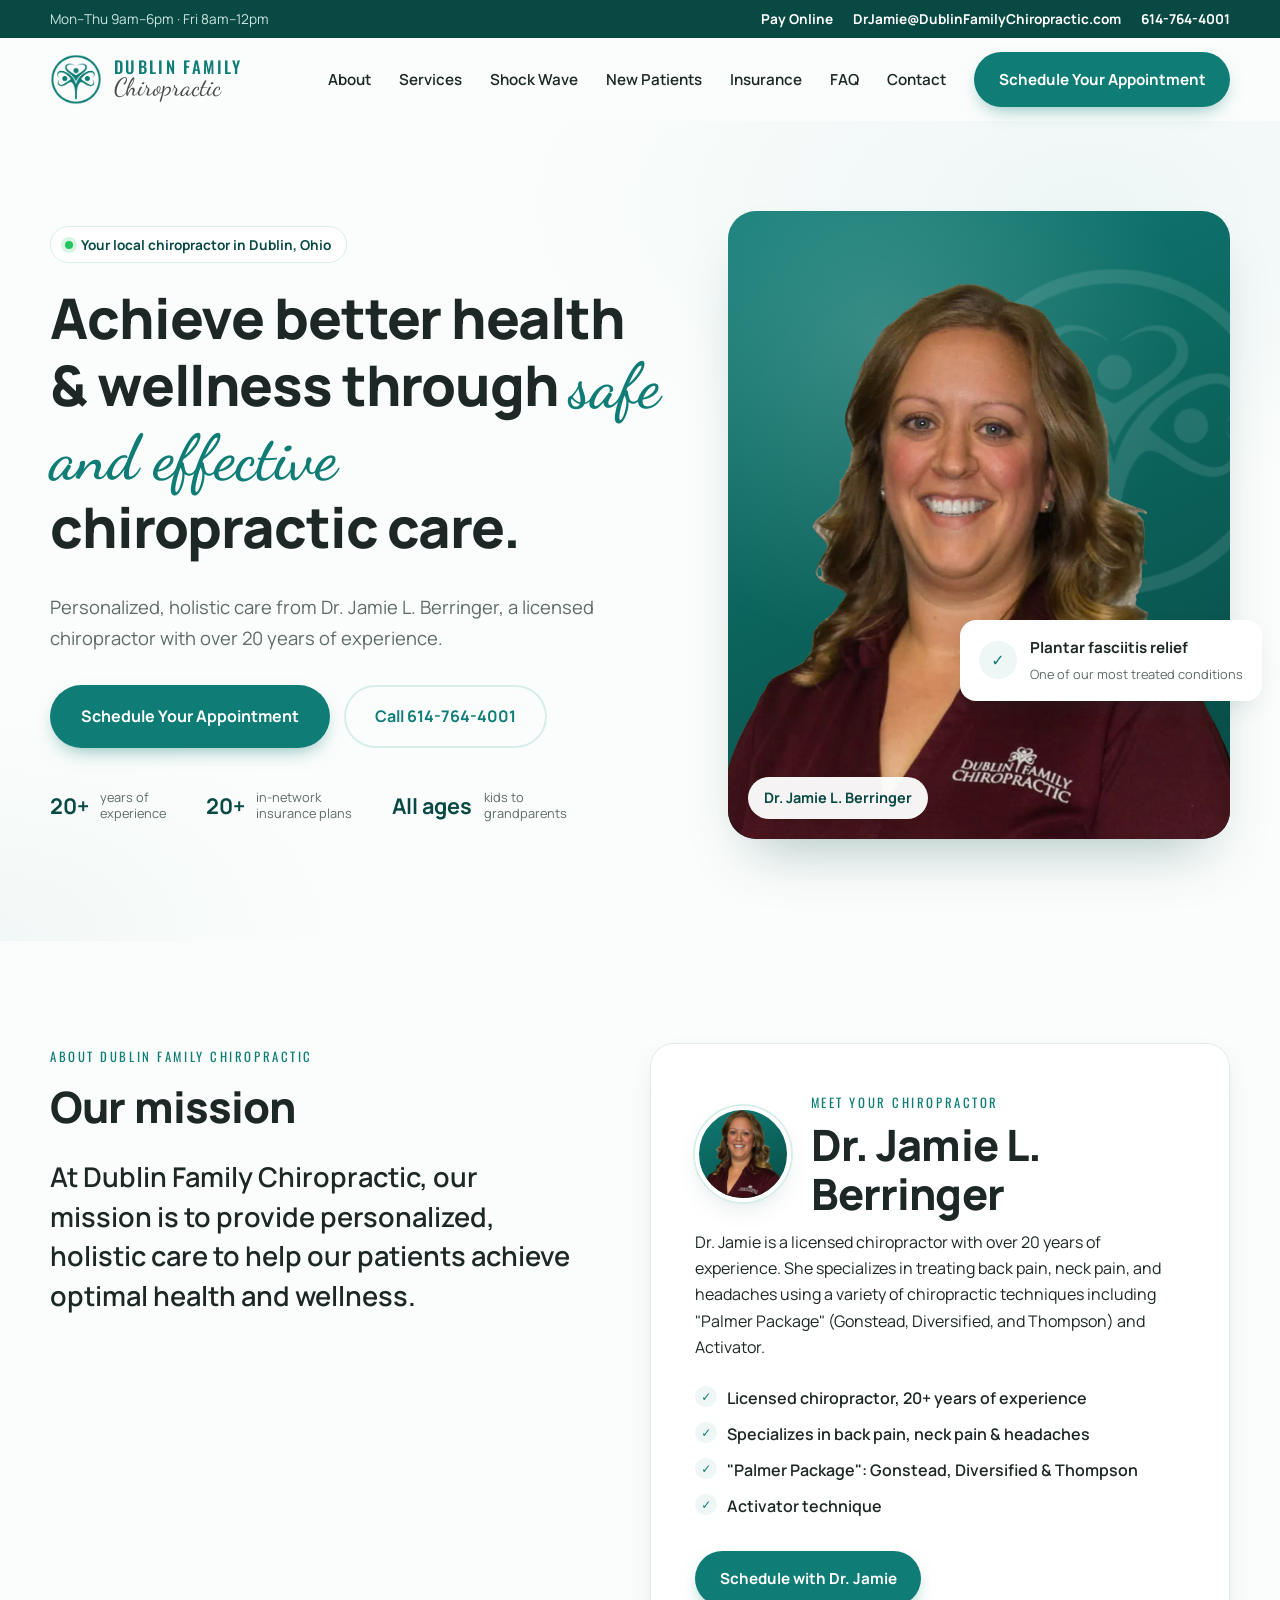
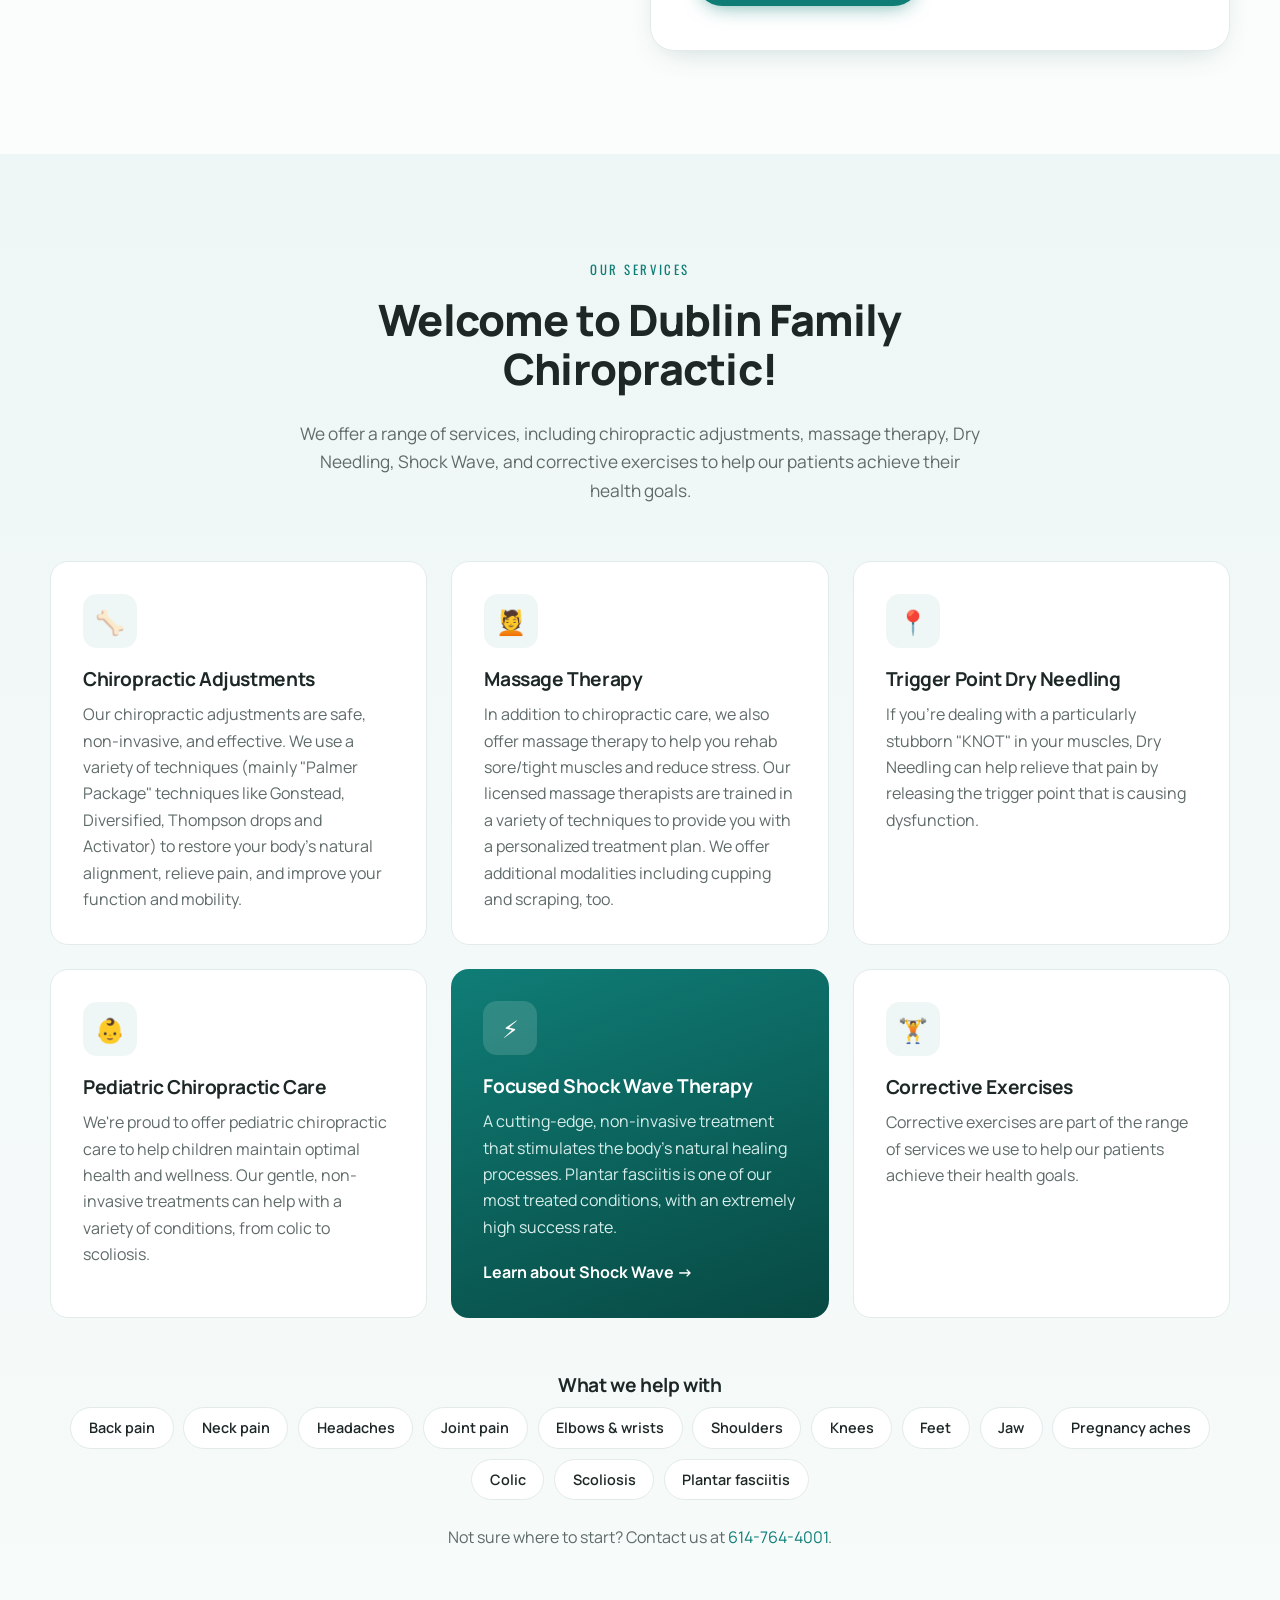
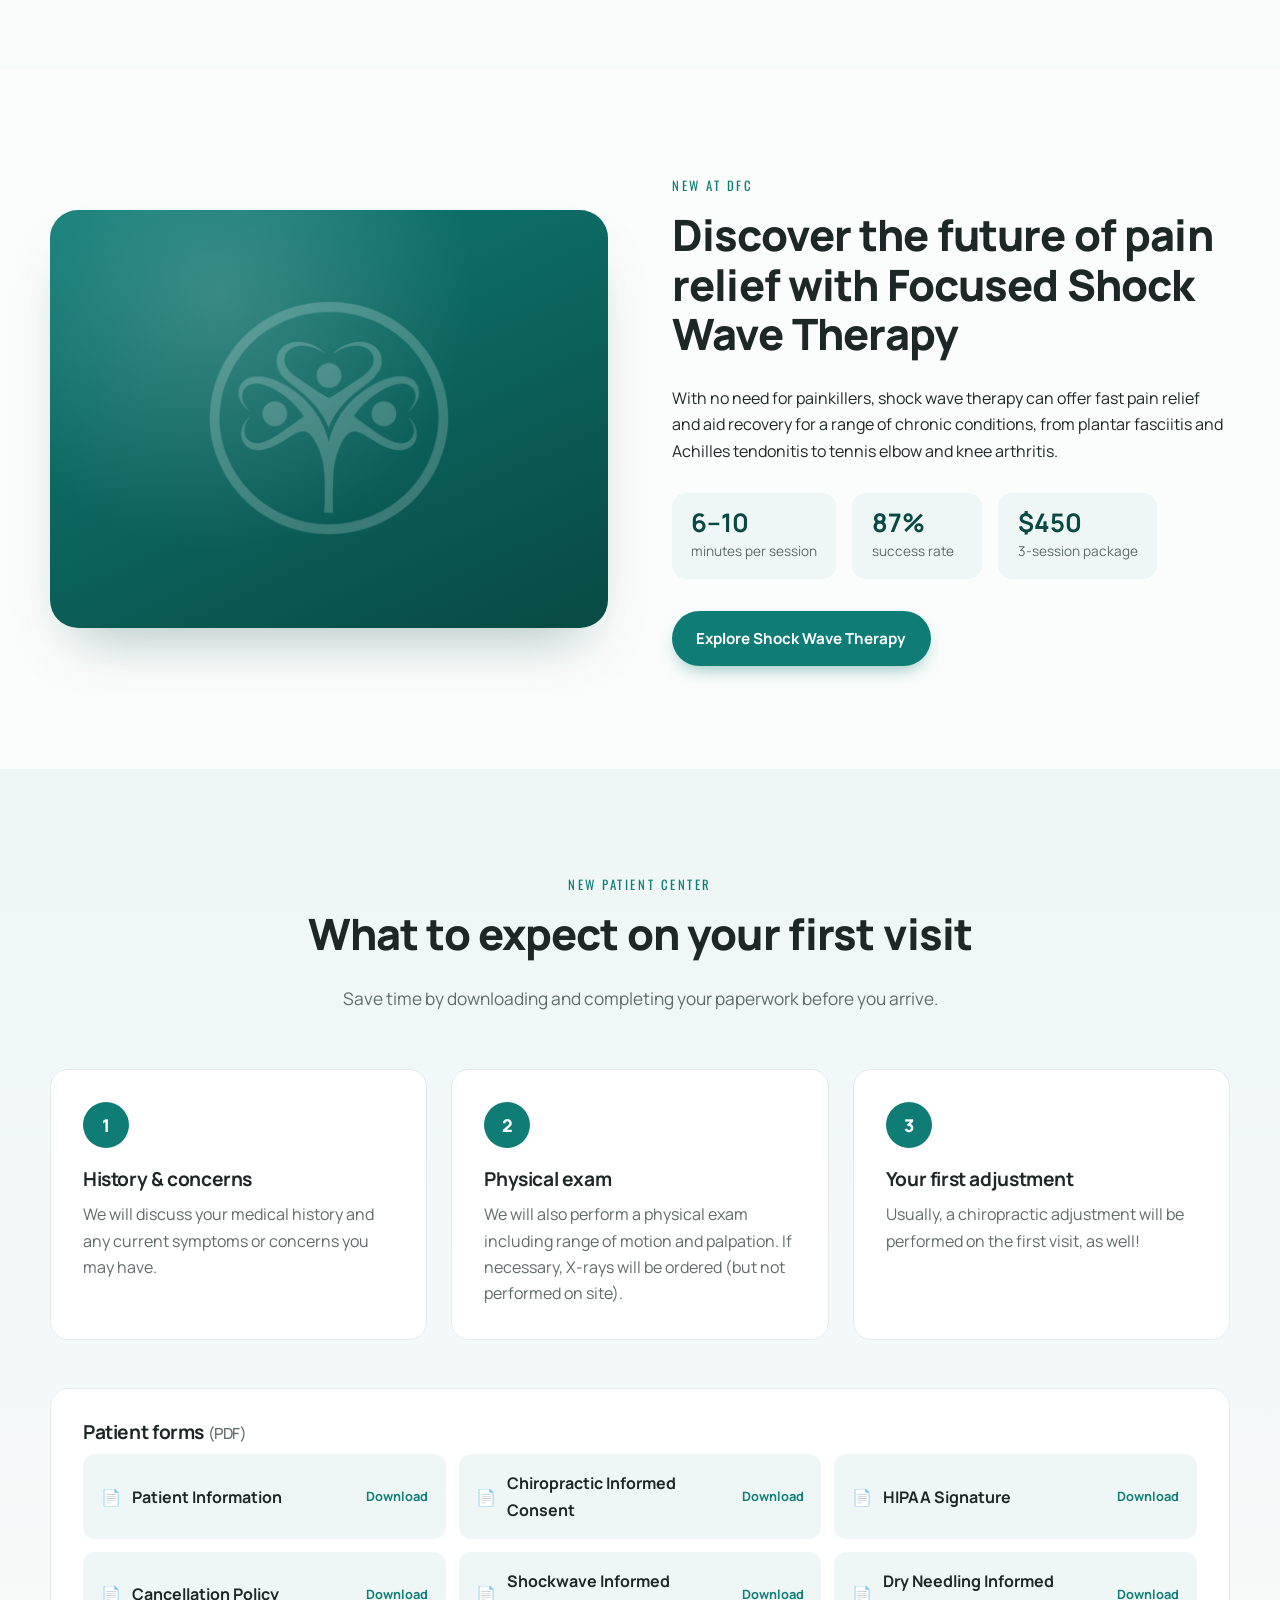
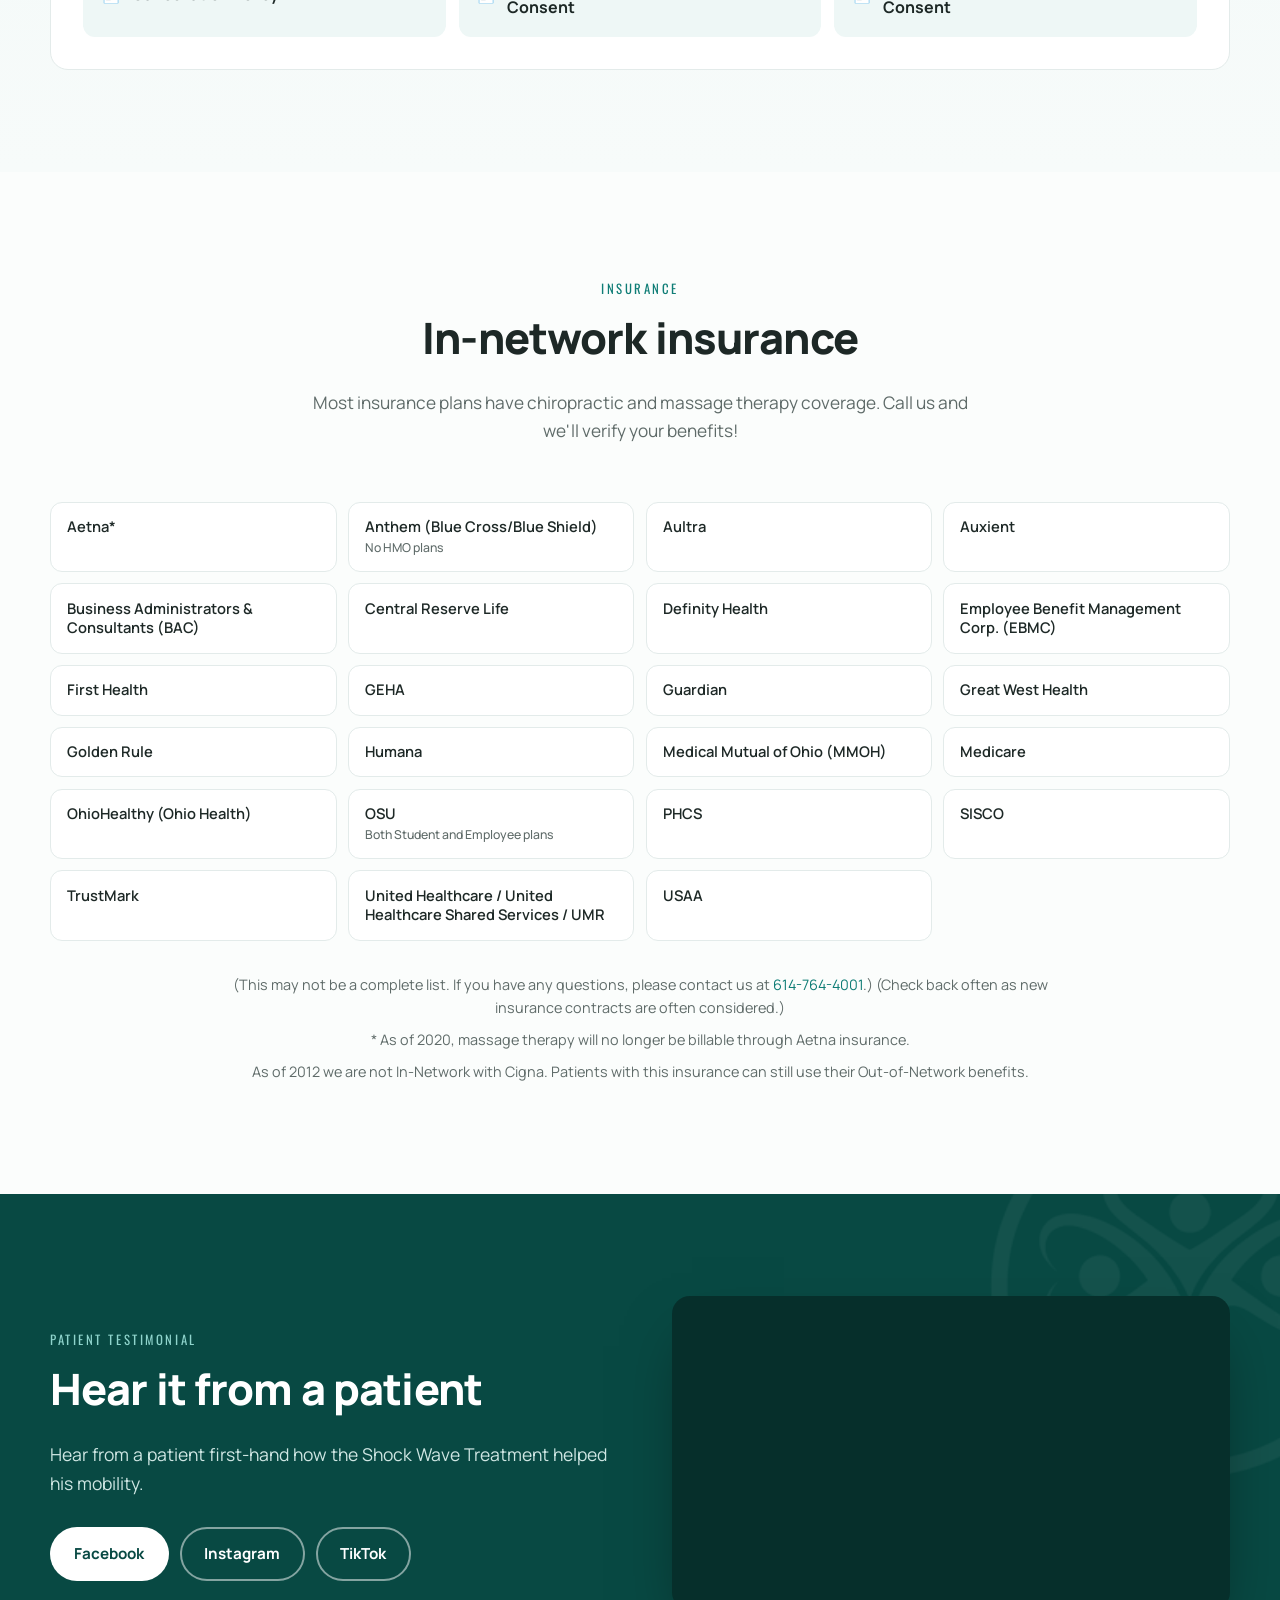
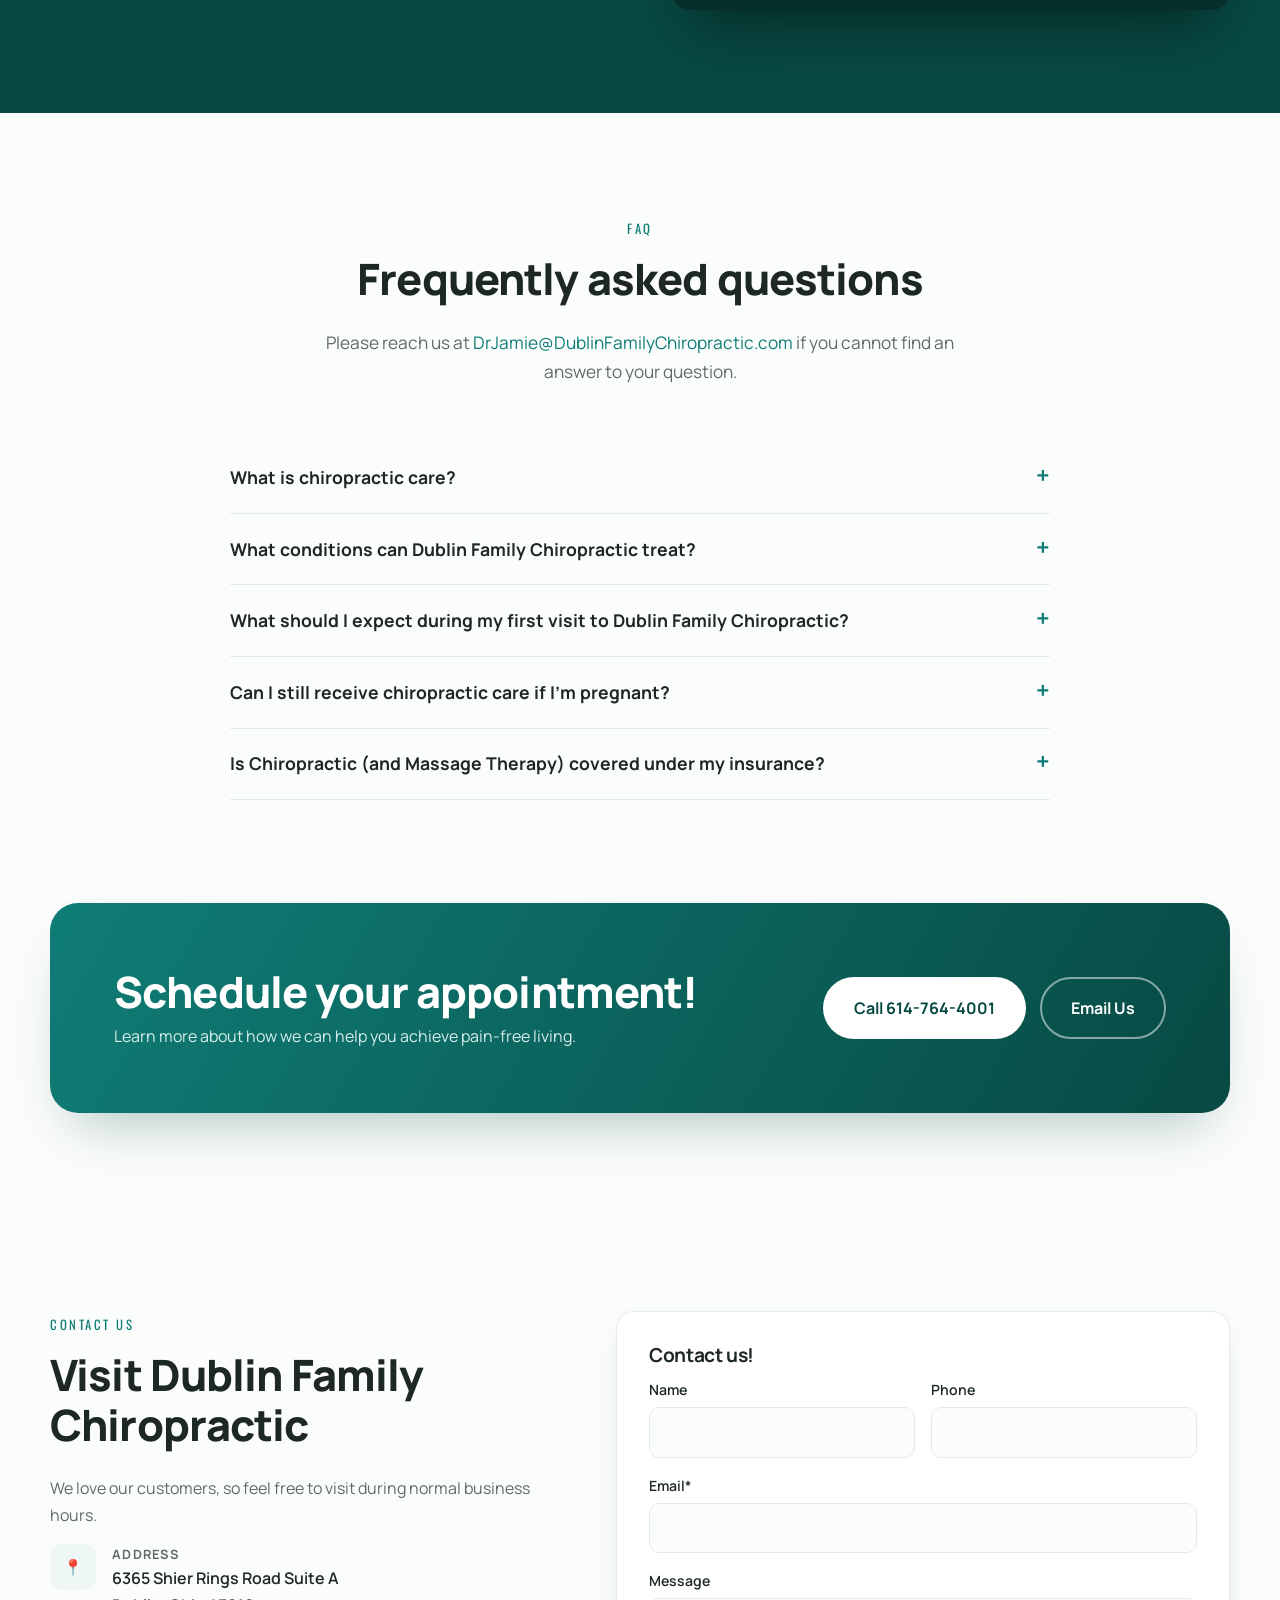
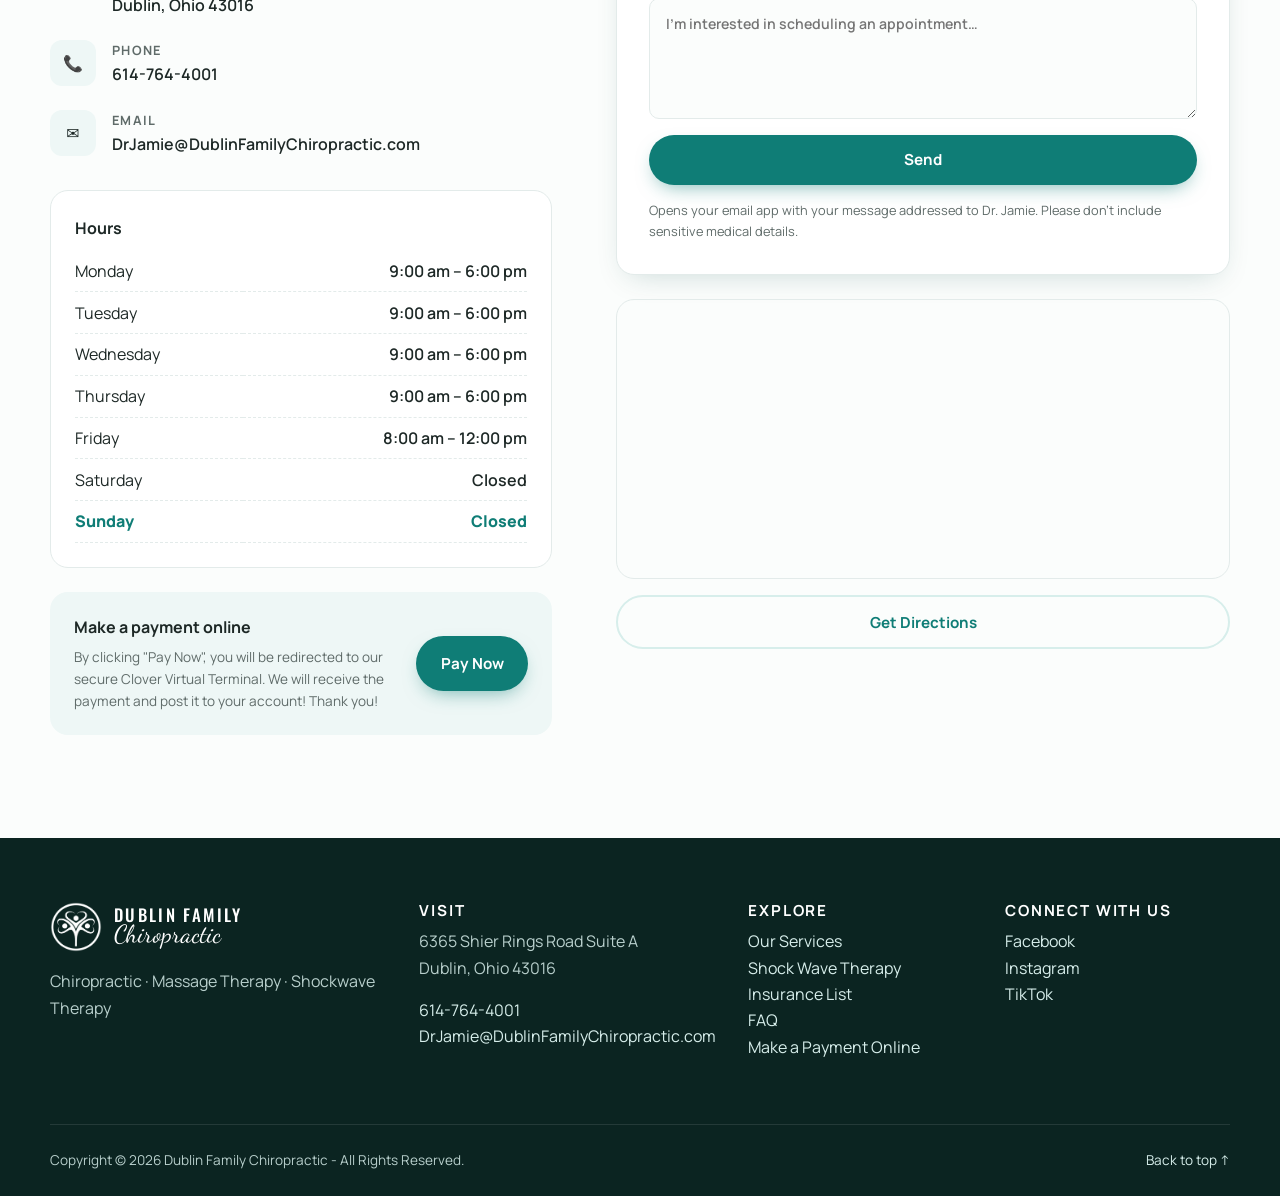
==== commit 005299d9: "Add Dr. Jamie Berringer headshot Background-removed portrait in the hero (on the brand teal) and as " ====
--- a/index.html
+++ b/index.html
@@ -23,7 +23,7 @@
     "url": "https://dublinfamilychiropractic.com/",
     "telephone": "+1-614-764-4001",
     "email": "DrJamie@DublinFamilyChiropractic.com",
-    "image": "https://dublinfamilychiropractic.com/assets/logo-icon.png",
+    "image": "https://dublinfamilychiropractic.com/assets/dr-jamie-berringer.webp",
     "address": {
       "@type": "PostalAddress",
       "streetAddress": "6365 Shier Rings Road Suite A",
@@ -107,9 +107,10 @@
         </div>
 
         <div class="hero__media reveal">
-          <div class="photo-frame">
+          <div class="photo-frame photo-frame--portrait">
             <img src="assets/logo-icon.png" alt="" class="photo-frame__mark">
-            <img class="photo-frame__img" src="https://img1.wsimg.com/isteam/ip/3ddc919d-f928-452c-81f0-b2dad1ad7b15/blob-e873850.png/:/rs=w:900" alt="Dublin Family Chiropractic" loading="eager" onerror="this.remove()">
+            <img class="photo-frame__portrait" src="assets/dr-jamie-berringer.webp" alt="Dr. Jamie L. Berringer, chiropractor at Dublin Family Chiropractic" width="1000" height="1026" fetchpriority="high">
+            <span class="photo-frame__label">Dr. Jamie L. Berringer</span>
           </div>
           <div class="float-card">
             <div class="float-card__icon">✓</div>
@@ -131,8 +132,13 @@
           <p class="lead">At Dublin Family Chiropractic, our mission is to provide personalized, holistic care to help our patients achieve optimal health and wellness.</p>
         </div>
         <div class="doctor reveal">
-          <span class="eyebrow">Meet your chiropractor</span>
-          <h2>Dr. Jamie L. Berringer</h2>
+          <div class="doctor__head">
+            <img class="doctor__avatar" src="assets/dr-jamie-berringer.webp" alt="Dr. Jamie L. Berringer" width="120" height="120" loading="lazy">
+            <div>
+              <span class="eyebrow">Meet your chiropractor</span>
+              <h2>Dr. Jamie L. Berringer</h2>
+            </div>
+          </div>
           <p>Dr. Jamie is a licensed chiropractor with over 20 years of experience. She specializes in treating back pain, neck pain, and headaches using a variety of chiropractic techniques including "Palmer Package" (Gonstead, Diversified, and Thompson) and Activator.</p>
           <ul class="checklist">
             <li>Licensed chiropractor, 20+ years of experience</li>
--- a/styles.css
+++ b/styles.css
@@ -405,3 +405,21 @@
 .benefit--cta a { text-decoration: underline; }
 .hero .photo-frame__img { background: #fff; object-position: center top; }
 .photo-frame__img--contain { object-fit: contain; background: #dfe7e5; }
+
+/* Dr. Jamie portrait (background removed) */
+.photo-frame--portrait { overflow: hidden; }
+.photo-frame--portrait .photo-frame__mark { position: absolute; top: 8%; right: -12%; width: 70%; opacity: .1; }
+.photo-frame__portrait { position: absolute; left: 50%; bottom: 0; transform: translateX(-50%); width: 108%; max-width: none; height: auto; z-index: 1; }
+.photo-frame--portrait .photo-frame__label { z-index: 2; }
+.doctor__head { display: flex; align-items: center; gap: 1.2rem; margin-bottom: .6rem; }
+.doctor__head h2 { margin-bottom: 0; }
+.doctor__head .eyebrow { margin-bottom: .4rem; }
+.doctor__avatar {
+  width: 96px; height: 96px; flex: none; border-radius: 50%; object-fit: cover; object-position: center 12%;
+  background: linear-gradient(155deg, var(--teal) 0%, var(--teal-800) 100%);
+  border: 4px solid #fff; box-shadow: 0 0 0 2px var(--teal-100), var(--shadow);
+}
+@media (max-width: 640px) { .doctor__avatar { width: 72px; height: 72px; } }
+.hero .float-card { z-index: 3; top: auto; bottom: 22%; left: auto; right: -2rem; }
+@media (max-width: 980px) { .hero .float-card { right: 1rem; bottom: 18%; } }
+@media (max-width: 640px) { .hero .float-card { display: none; } }
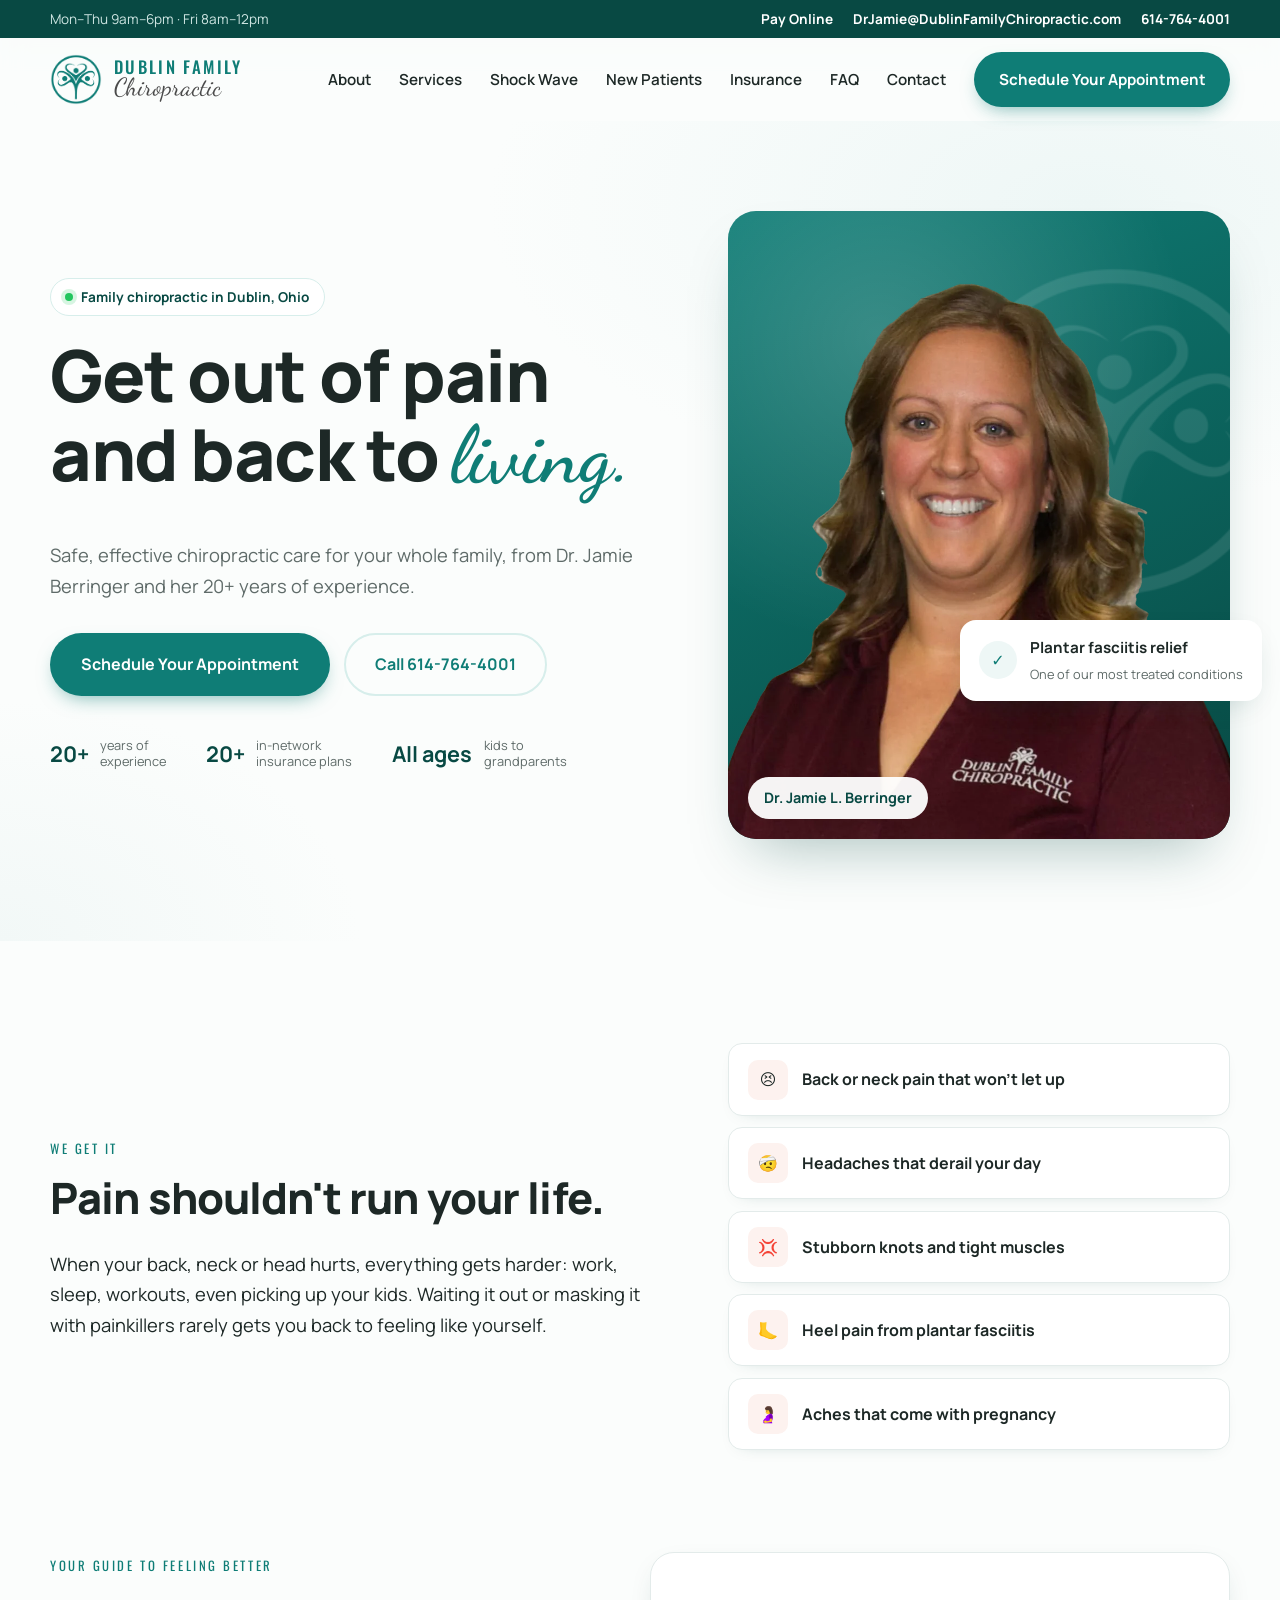
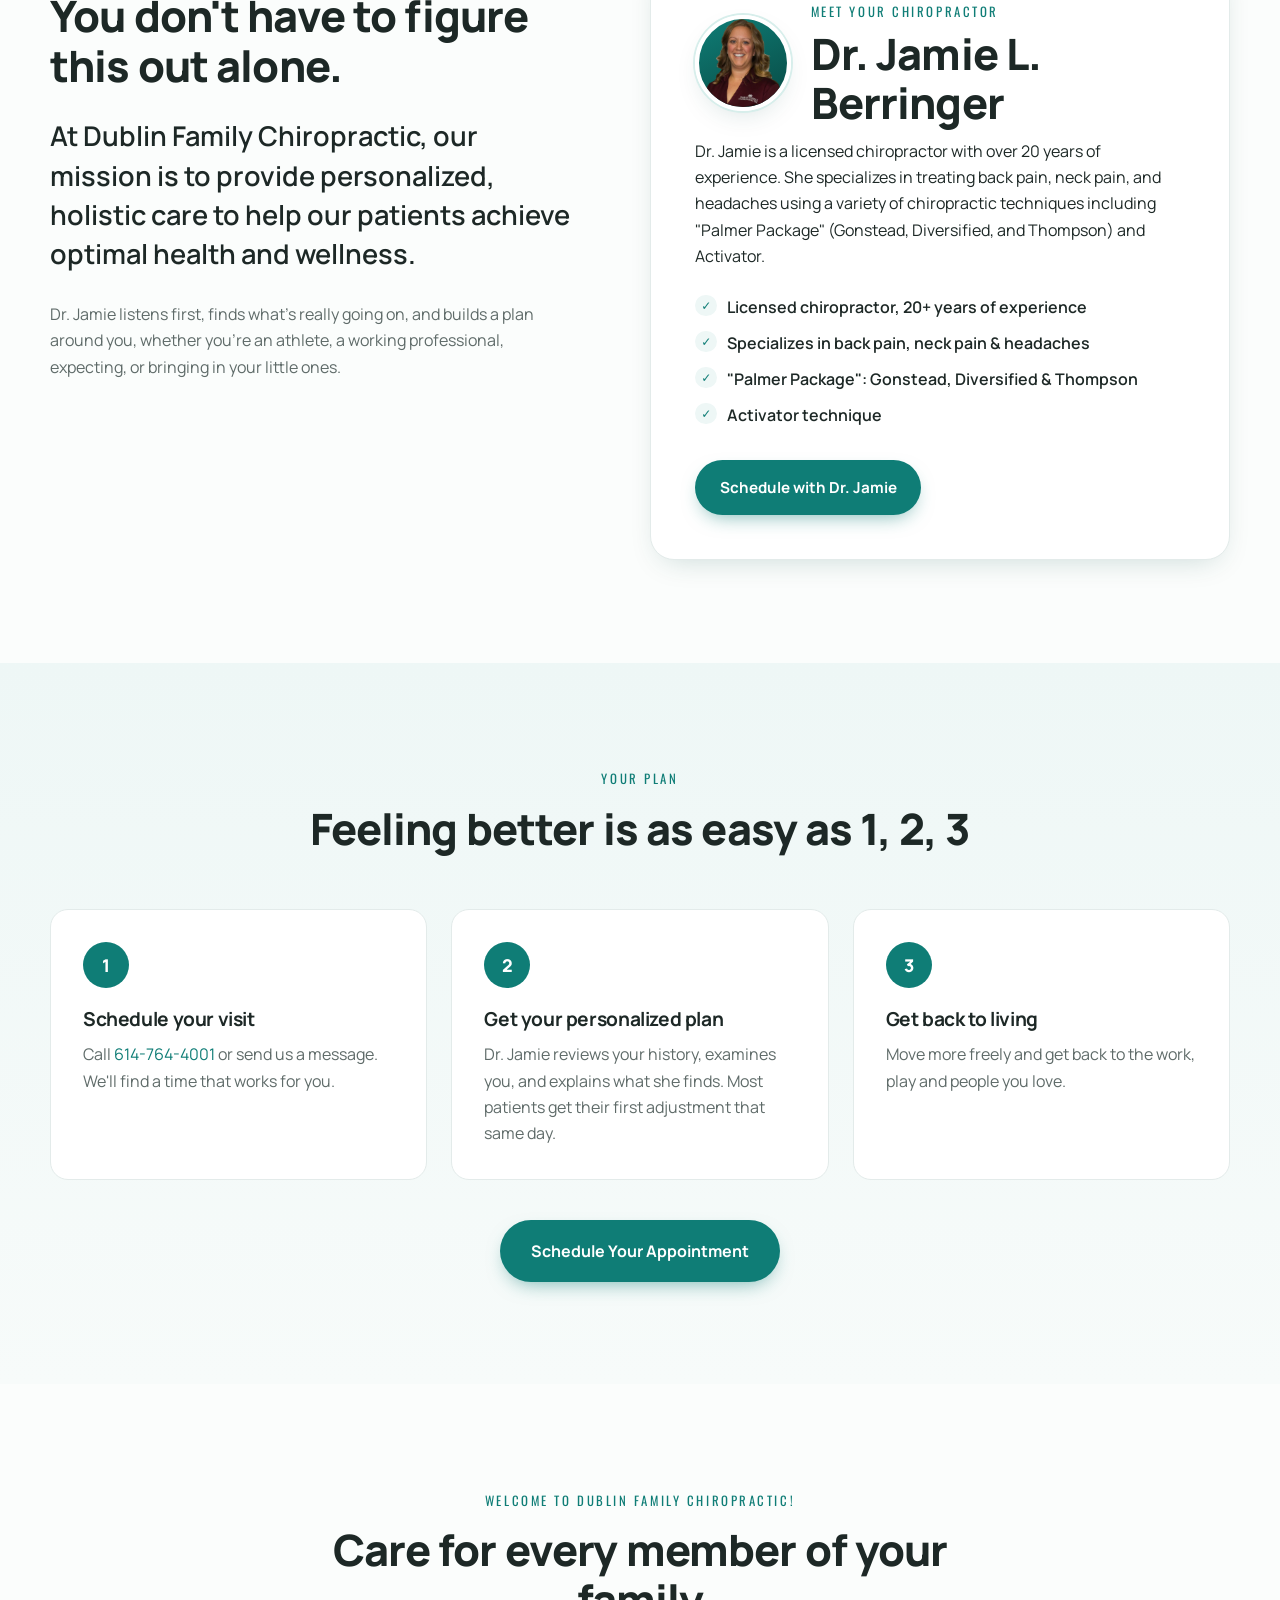
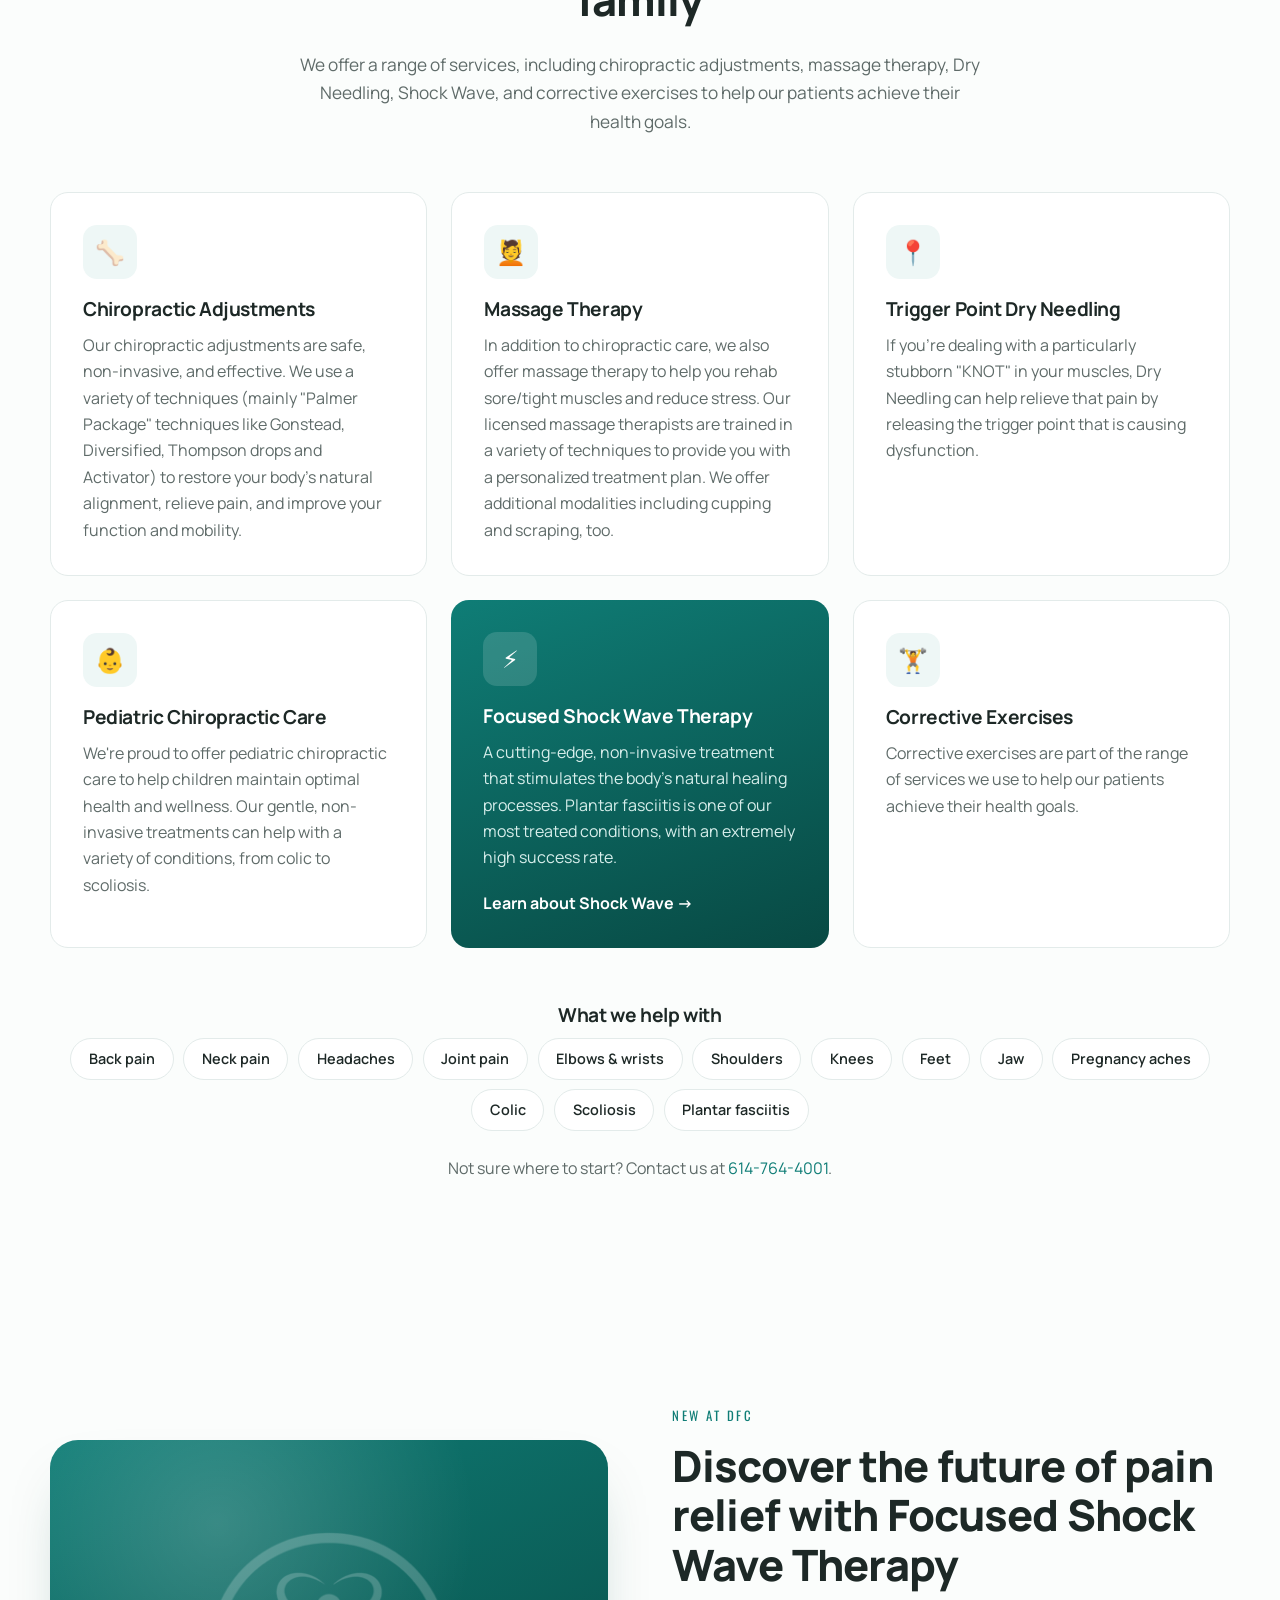
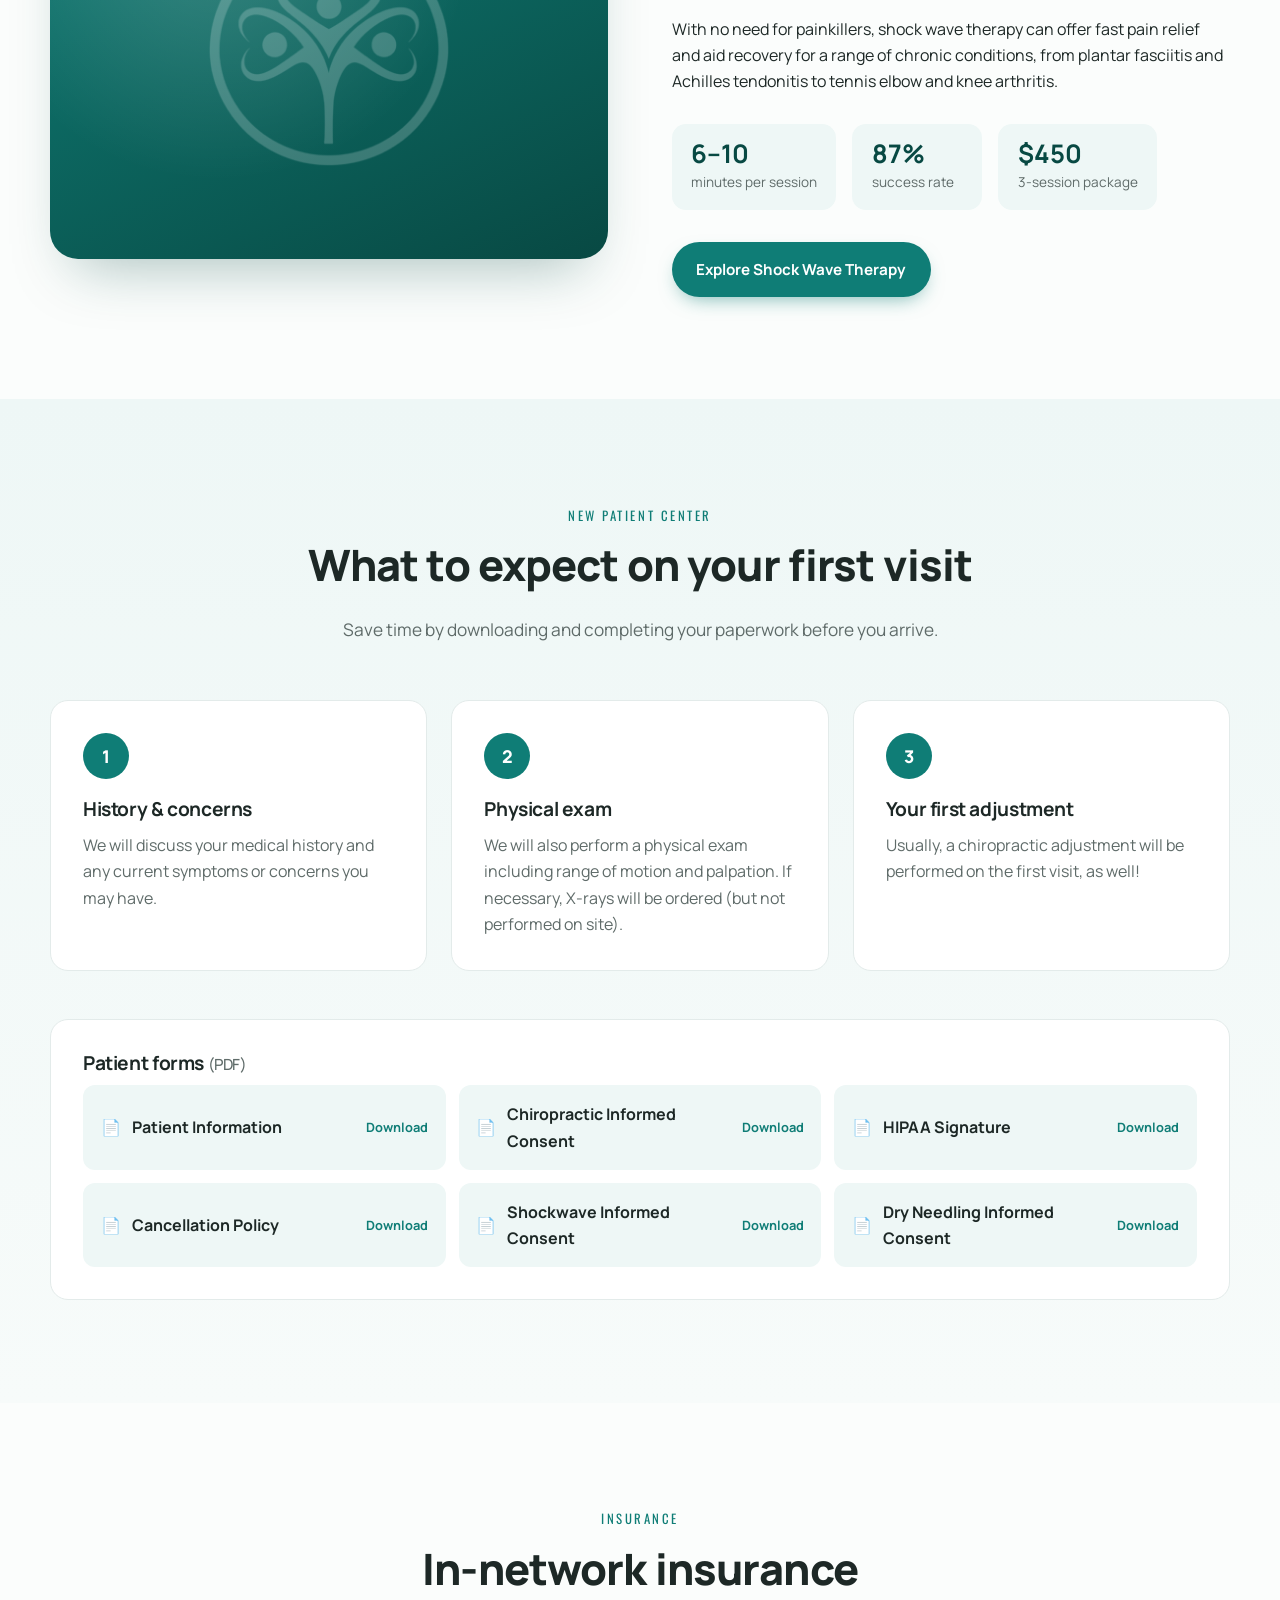
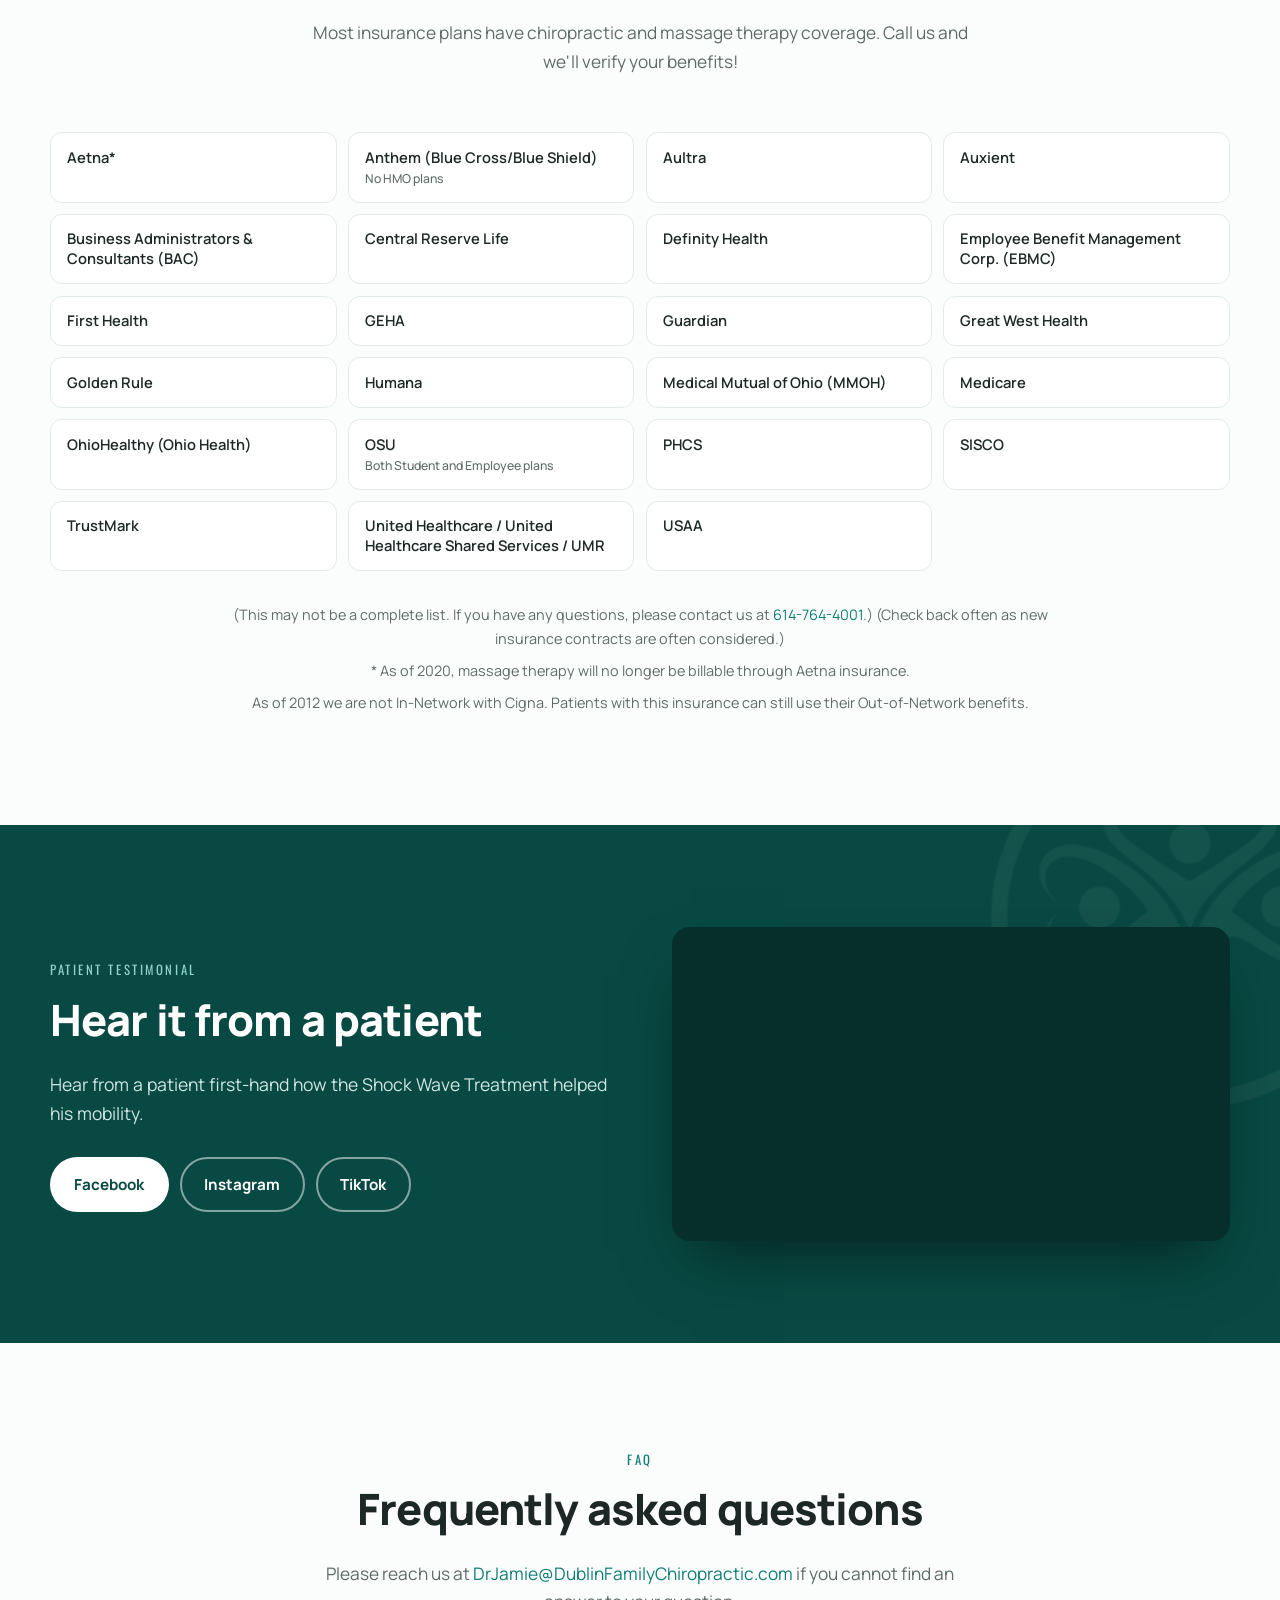
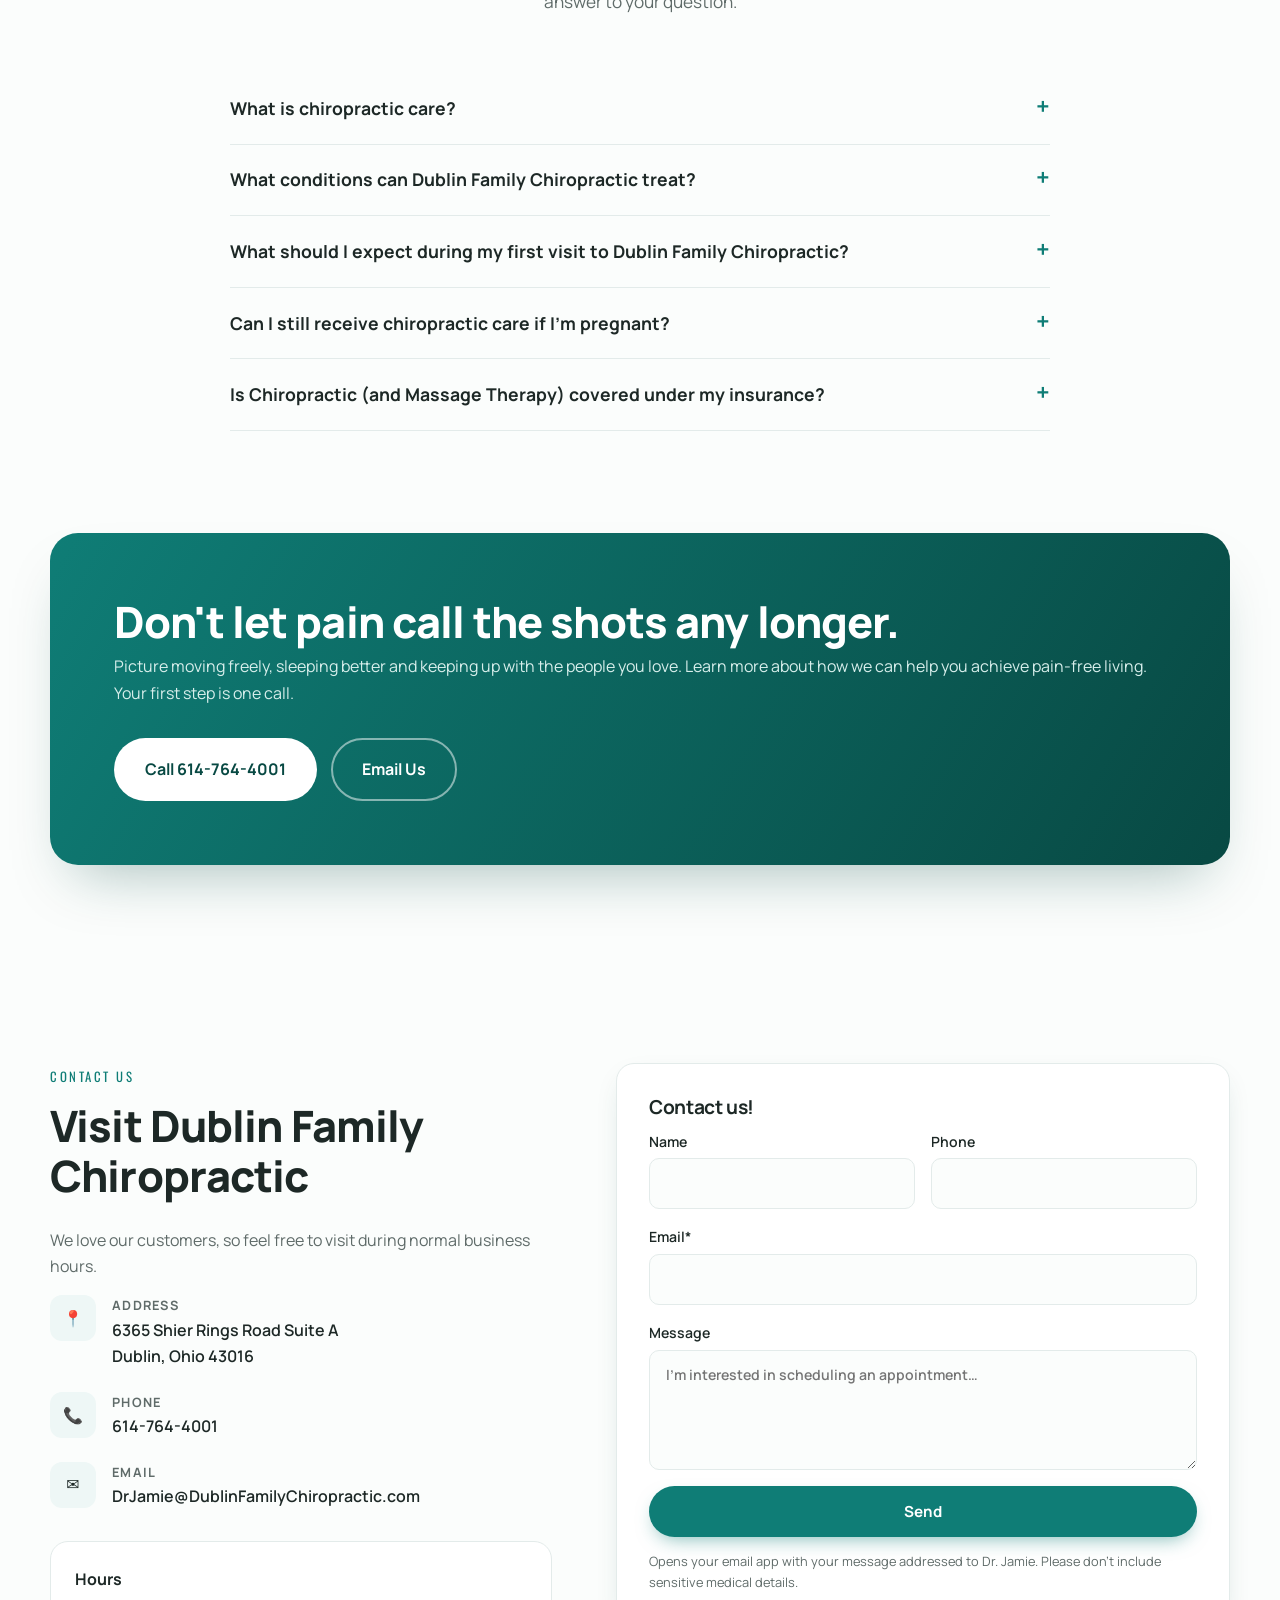
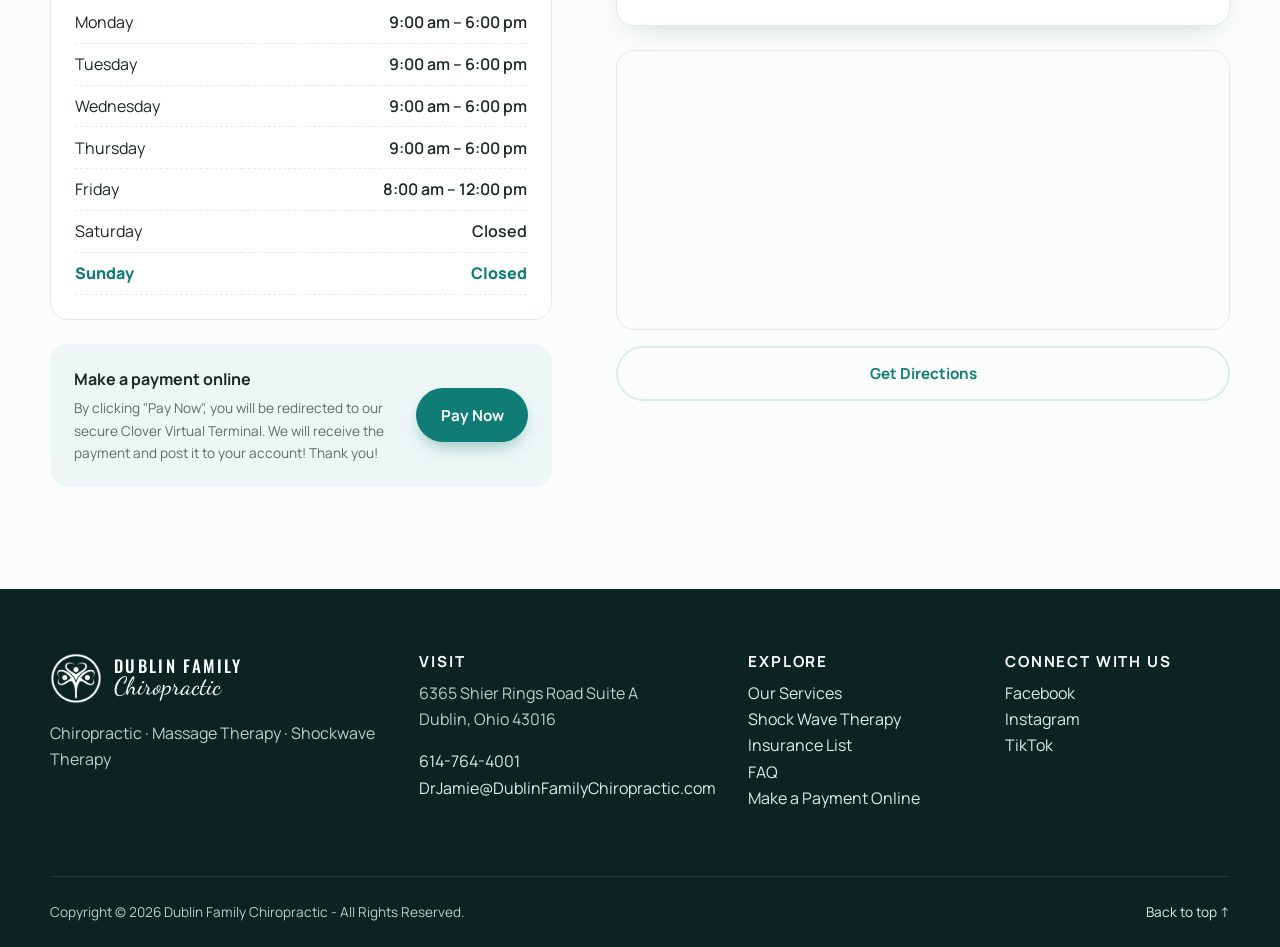
==== commit 87f0999f: "Rework home page messaging around the StoryBrand framework New hero headline focused on the patient'" ====
--- a/index.html
+++ b/index.html
@@ -3,12 +3,12 @@
 <head>
   <meta charset="utf-8">
   <meta name="viewport" content="width=device-width, initial-scale=1">
-  <title>Dublin Family Chiropractic | Chiropractor in Dublin, OH | Dr. Jamie L. Berringer</title>
+  <title>Dublin Family Chiropractic | Get Out of Pain | Chiropractor in Dublin, OH</title>
   <meta name="description" content="Dublin Family Chiropractic in Dublin, Ohio. Dr. Jamie L. Berringer offers chiropractic adjustments, massage therapy, trigger point dry needling, pediatric care and focused shock wave therapy. Call 614-764-4001.">
   <link rel="canonical" href="https://dublinfamilychiropractic.com/">
   <link rel="icon" href="assets/favicon.png">
   <meta property="og:title" content="Dublin Family Chiropractic">
-  <meta property="og:description" content="Achieve better health and wellness through safe and effective chiropractic care.">
+  <meta property="og:description" content="Get out of pain and back to living. Safe, effective family chiropractic care in Dublin, Ohio with Dr. Jamie Berringer.">
   <meta property="og:type" content="website">
   <link rel="preconnect" href="https://fonts.googleapis.com">
   <link rel="preconnect" href="https://fonts.gstatic.com" crossorigin>
@@ -92,9 +92,9 @@
     <section class="hero">
       <div class="container hero__grid">
         <div class="hero__copy reveal">
-          <span class="pill"><span class="dot"></span> Your local chiropractor in Dublin, Ohio</span>
-          <h1>Achieve better health &amp; wellness through <span class="accent">safe and effective</span> chiropractic care.</h1>
-          <p class="lead">Personalized, holistic care from Dr. Jamie L. Berringer, a licensed chiropractor with over 20 years of experience.</p>
+          <span class="pill"><span class="dot"></span> Family chiropractic in Dublin, Ohio</span>
+          <h1>Get out of pain and back to <span class="accent">living.</span></h1>
+          <p class="lead">Safe, effective chiropractic care for your whole family, from Dr. Jamie Berringer and her 20+ years of experience.</p>
           <div class="hero__actions">
             <a href="#contact" class="btn btn--primary btn--lg">Schedule Your Appointment</a>
             <a href="tel:6147644001" class="btn btn--ghost btn--lg">Call 614-764-4001</a>
@@ -123,13 +123,32 @@
       </div>
     </section>
 
-    <!-- ============ ABOUT ============ -->
+    <!-- ============ PROBLEM (StoryBrand) ============ -->
+    <section class="section section--problem">
+      <div class="container problem reveal">
+        <div>
+          <span class="eyebrow">We get it</span>
+          <h2>Pain shouldn't run your life.</h2>
+          <p class="lead">When your back, neck or head hurts, everything gets harder: work, sleep, workouts, even picking up your kids. Waiting it out or masking it with painkillers rarely gets you back to feeling like yourself.</p>
+        </div>
+        <ul class="pain-list">
+          <li><span>😣</span> Back or neck pain that won't let up</li>
+          <li><span>🤕</span> Headaches that derail your day</li>
+          <li><span>💢</span> Stubborn knots and tight muscles</li>
+          <li><span>🦶</span> Heel pain from plantar fasciitis</li>
+          <li><span>🤰</span> Aches that come with pregnancy</li>
+        </ul>
+      </div>
+    </section>
+
+    <!-- ============ GUIDE (About) ============ -->
     <section class="section" id="about">
       <div class="container about">
         <div class="about__copy reveal">
-          <span class="eyebrow">About Dublin Family Chiropractic</span>
-          <h2>Our mission</h2>
+          <span class="eyebrow">Your guide to feeling better</span>
+          <h2>You don't have to figure this out alone.</h2>
           <p class="lead">At Dublin Family Chiropractic, our mission is to provide personalized, holistic care to help our patients achieve optimal health and wellness.</p>
+          <p class="muted">Dr. Jamie listens first, finds what's really going on, and builds a plan around you, whether you're an athlete, a working professional, expecting, or bringing in your little ones.</p>
         </div>
         <div class="doctor reveal">
           <div class="doctor__head">
@@ -151,12 +170,42 @@
       </div>
     </section>
 
-    <!-- ============ SERVICES ============ -->
-    <section class="section section--tint" id="services">
+    <!-- ============ PLAN (StoryBrand) ============ -->
+    <section class="section section--tint plan">
       <div class="container">
         <div class="section__head reveal">
-          <span class="eyebrow">Our services</span>
-          <h2>Welcome to Dublin Family Chiropractic!</h2>
+          <span class="eyebrow">Your plan</span>
+          <h2>Feeling better is as easy as 1, 2, 3</h2>
+        </div>
+        <ol class="steps">
+          <li class="step reveal">
+            <span class="step__num">1</span>
+            <h3>Schedule your visit</h3>
+            <p>Call <a href="tel:6147644001">614-764-4001</a> or send us a message. We'll find a time that works for you.</p>
+          </li>
+          <li class="step reveal">
+            <span class="step__num">2</span>
+            <h3>Get your personalized plan</h3>
+            <p>Dr. Jamie reviews your history, examines you, and explains what she finds. Most patients get their first adjustment that same day.</p>
+          </li>
+          <li class="step reveal">
+            <span class="step__num">3</span>
+            <h3>Get back to living</h3>
+            <p>Move more freely and get back to the work, play and people you love.</p>
+          </li>
+        </ol>
+        <div class="center reveal">
+          <a href="#contact" class="btn btn--primary btn--lg">Schedule Your Appointment</a>
+        </div>
+      </div>
+    </section>
+
+    <!-- ============ SERVICES ============ -->
+    <section class="section" id="services">
+      <div class="container">
+        <div class="section__head reveal">
+          <span class="eyebrow">Welcome to Dublin Family Chiropractic!</span>
+          <h2>Care for every member of your family</h2>
           <p>We offer a range of services, including chiropractic adjustments, massage therapy, Dry Needling, Shock Wave, and corrective exercises to help our patients achieve their health goals.</p>
         </div>
 
@@ -371,8 +420,8 @@
     <section class="cta" id="book">
       <div class="container cta__inner reveal">
         <div>
-          <h2>Schedule your appointment!</h2>
-          <p>Learn more about how we can help you achieve pain-free living.</p>
+          <h2>Don't let pain call the shots any longer.</h2>
+          <p>Picture moving freely, sleeping better and keeping up with the people you love. Learn more about how we can help you achieve pain-free living. Your first step is one call.</p>
         </div>
         <div class="cta__actions">
           <a href="tel:6147644001" class="btn btn--light btn--lg">Call 614-764-4001</a>
--- a/styles.css
+++ b/styles.css
@@ -423,3 +423,17 @@
 .hero .float-card { z-index: 3; top: auto; bottom: 22%; left: auto; right: -2rem; }
 @media (max-width: 980px) { .hero .float-card { right: 1rem; bottom: 18%; } }
 @media (max-width: 640px) { .hero .float-card { display: none; } }
+
+/* StoryBrand: problem section */
+.section--problem { padding-bottom: 0; }
+.problem { display: grid; grid-template-columns: 1.1fr .9fr; gap: 4rem; align-items: center; }
+.problem .lead { color: var(--ink); }
+.pain-list { list-style: none; padding: 0; margin: 0; display: grid; gap: .7rem; }
+.pain-list li {
+  display: flex; align-items: center; gap: .9rem; background: #fff; border: 1px solid var(--line);
+  border-radius: 14px; padding: .95rem 1.2rem; font-weight: 700; box-shadow: 0 6px 18px -14px rgba(8,73,67,.35);
+}
+.pain-list span { width: 40px; height: 40px; flex: none; display: grid; place-items: center; border-radius: 10px; background: #fdf2ef; }
+.plan .steps { margin-bottom: 2rem; }
+@media (max-width: 980px) { .problem { grid-template-columns: 1fr; gap: 2rem; } }
+.hero h1 { font-size: clamp(2.7rem, 5.6vw, 4.5rem); line-height: 1.05; }
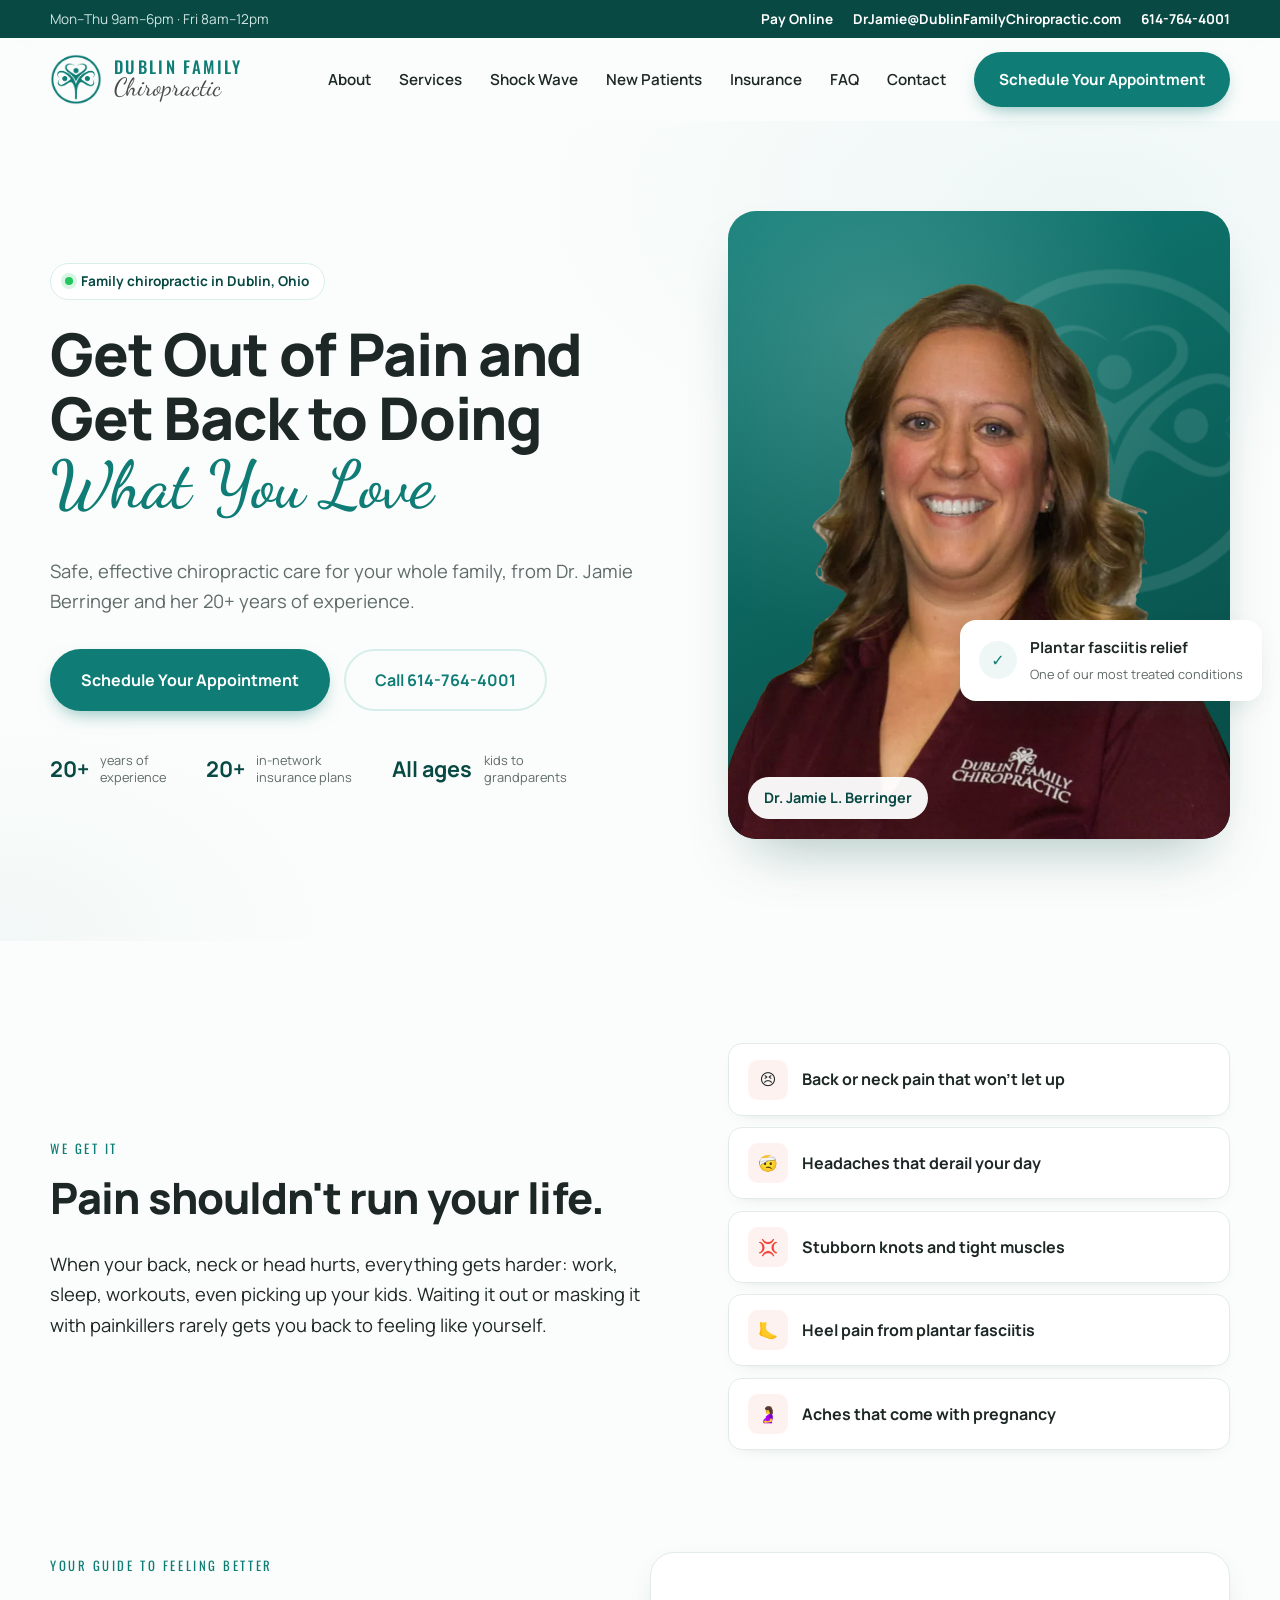
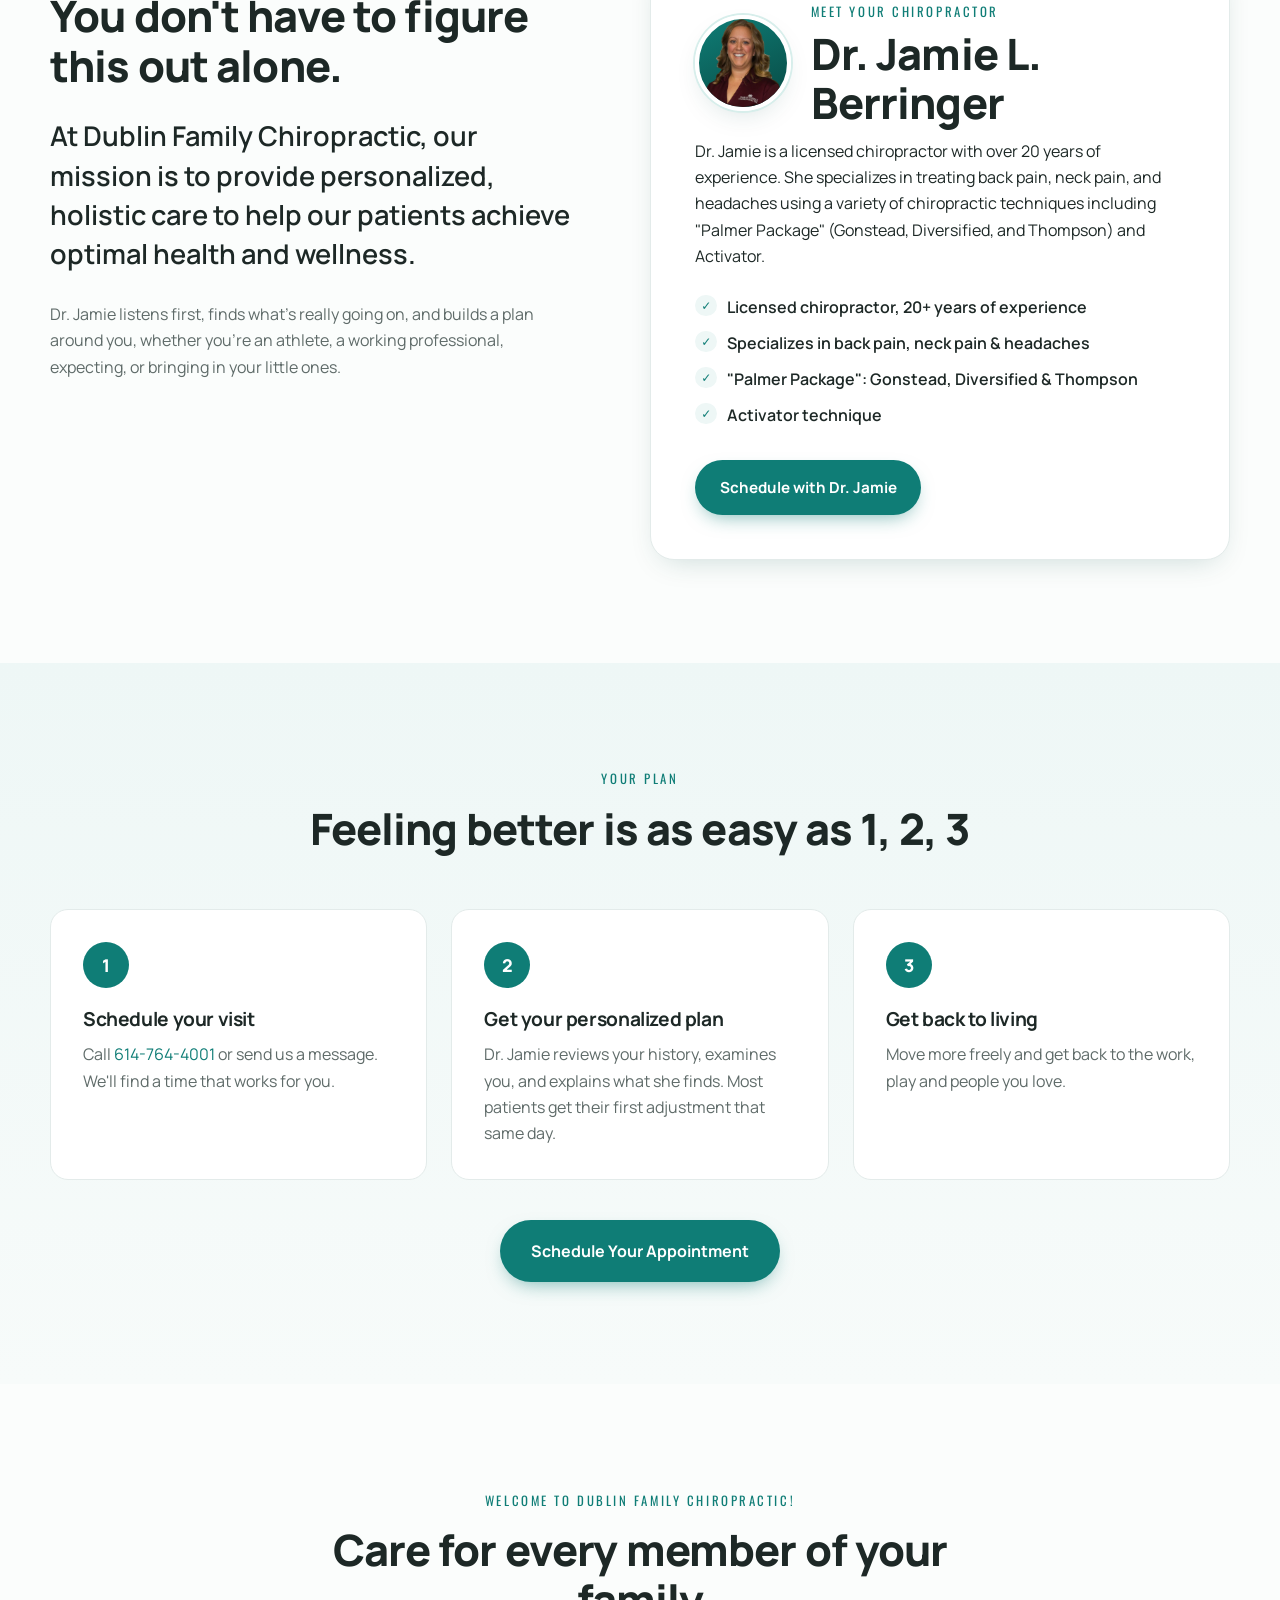
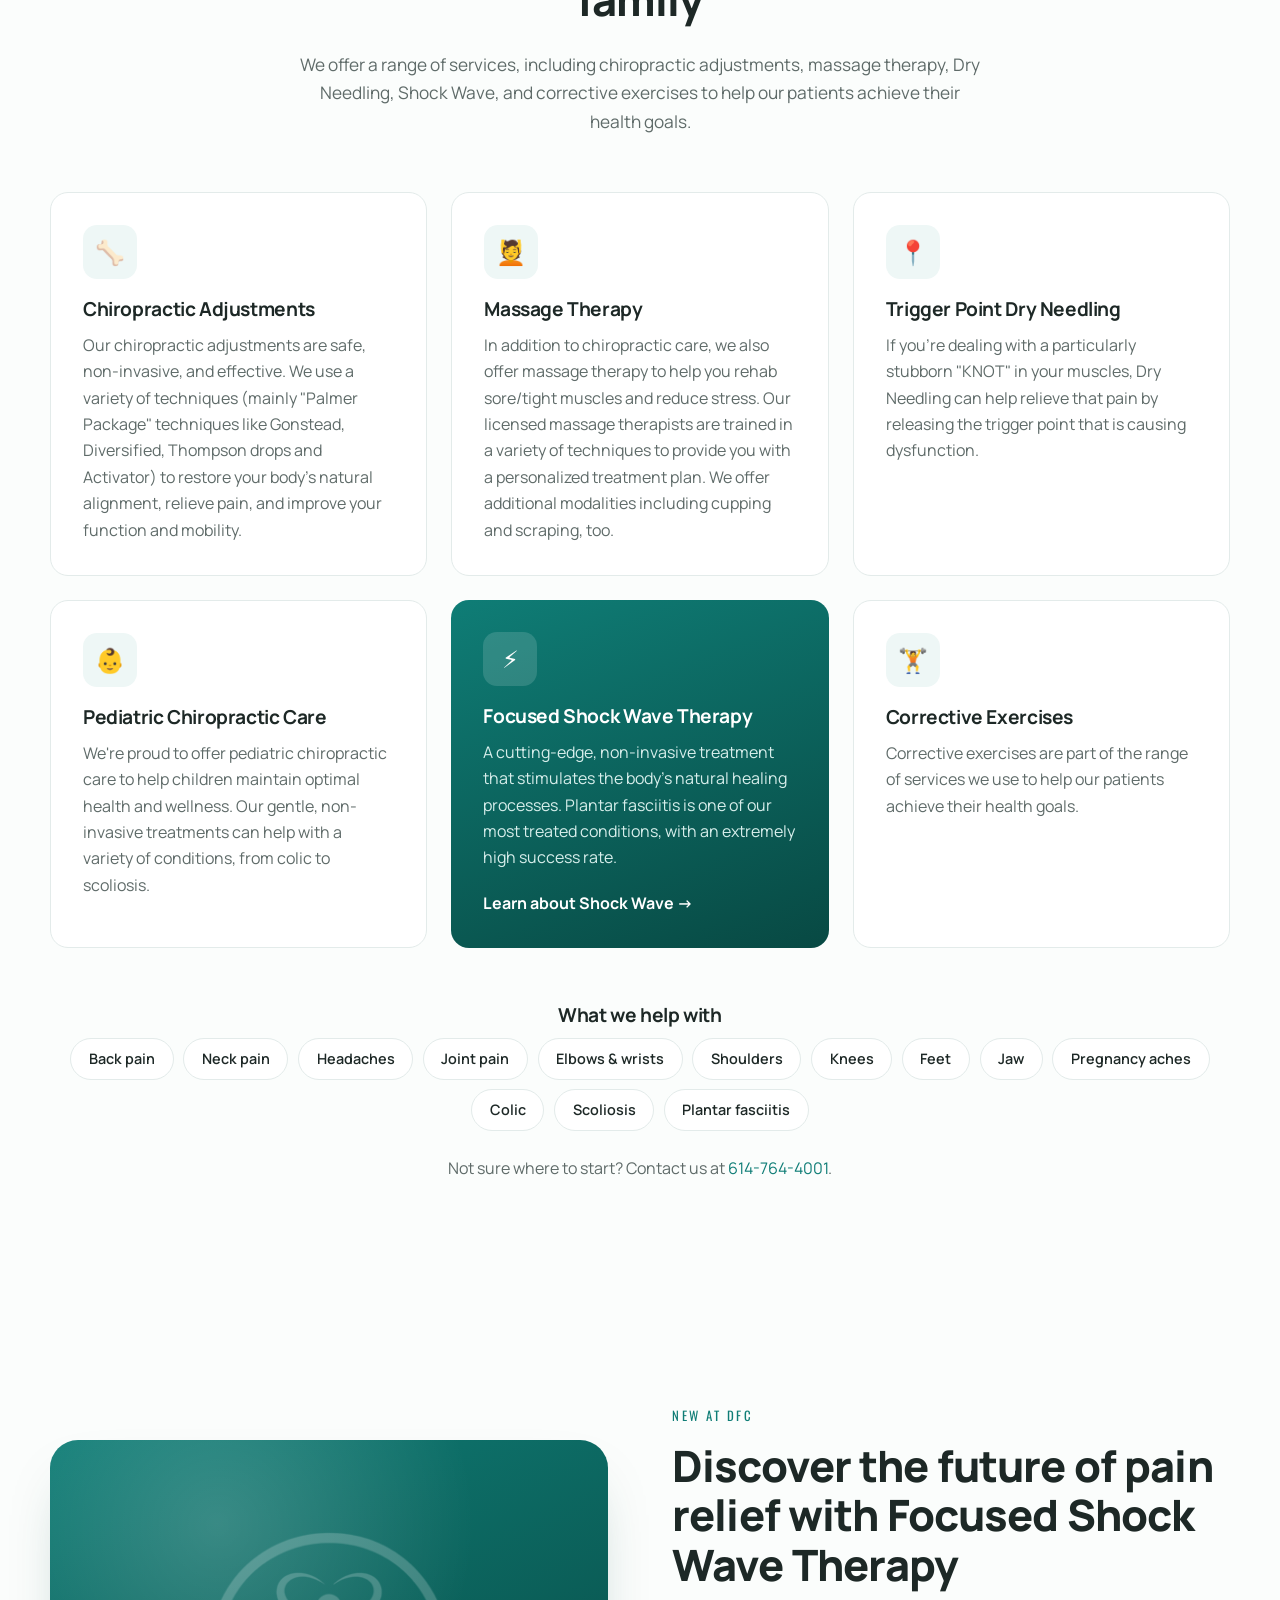
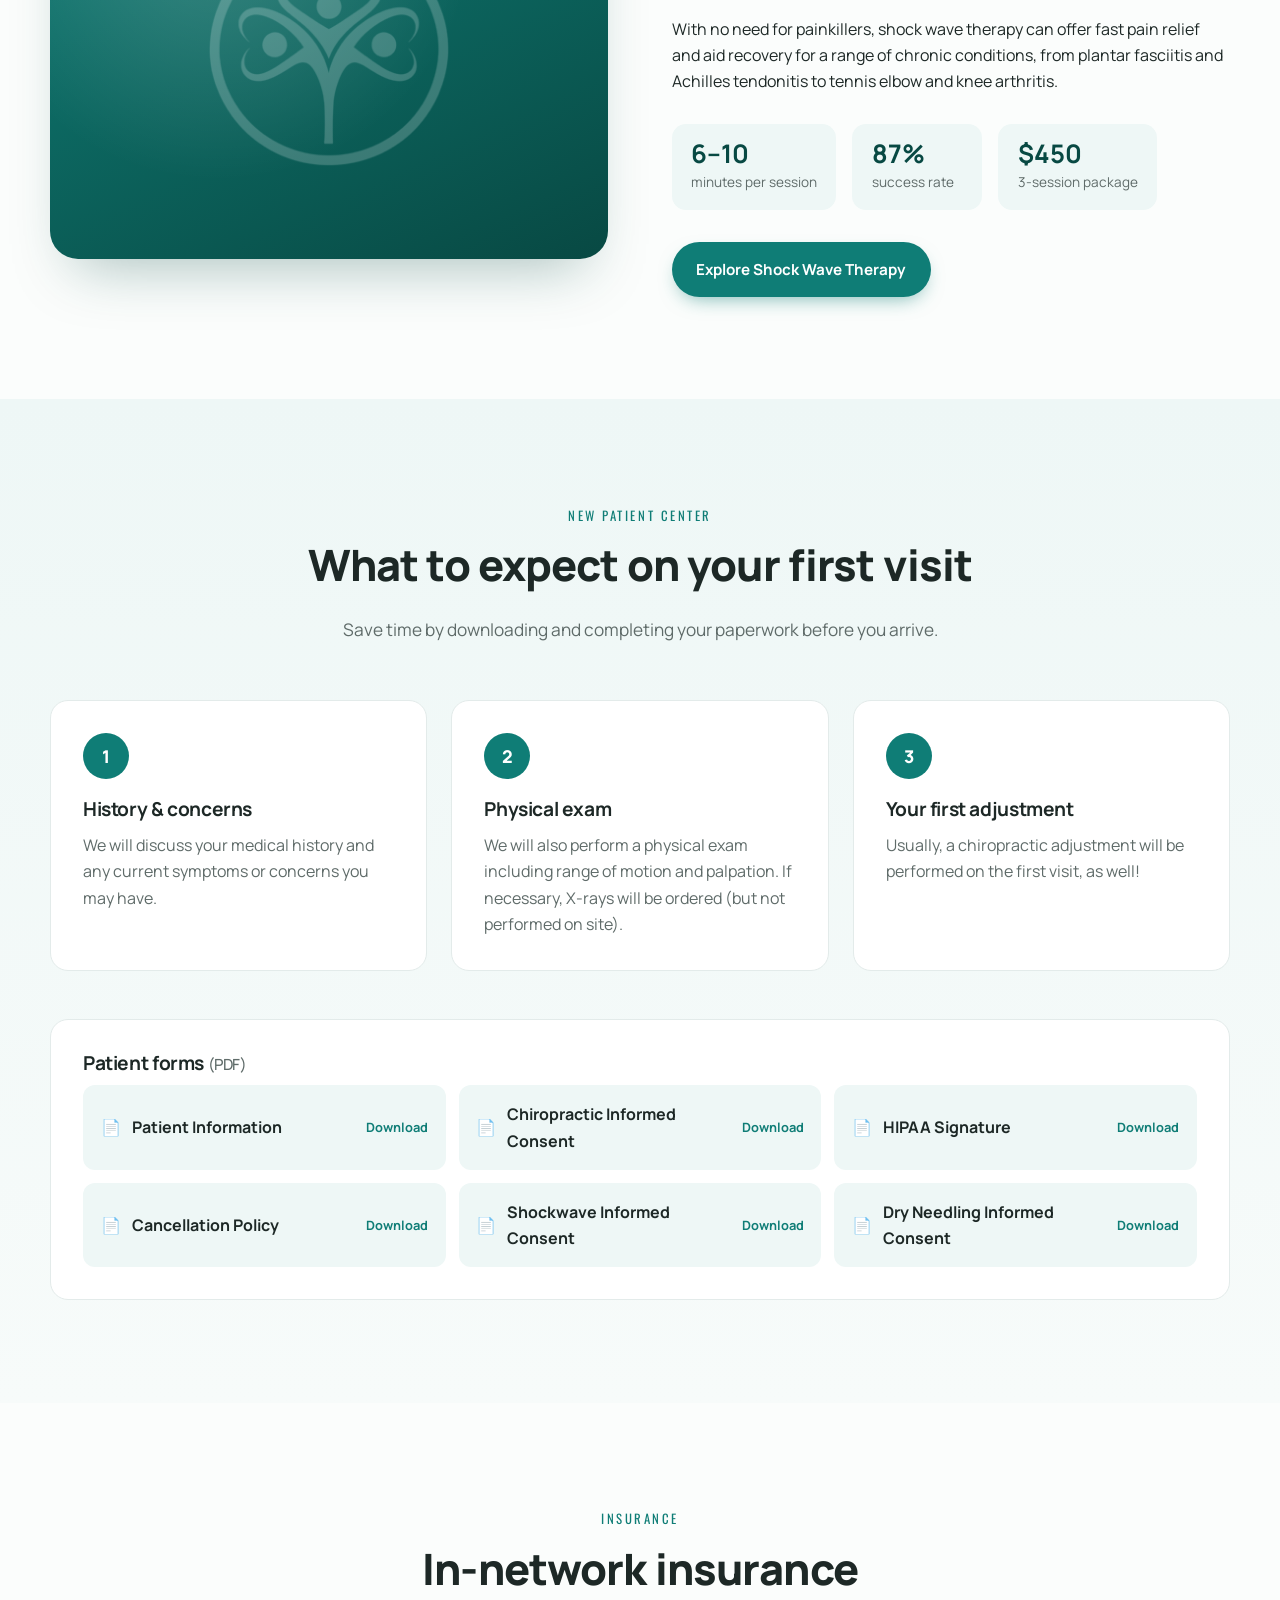
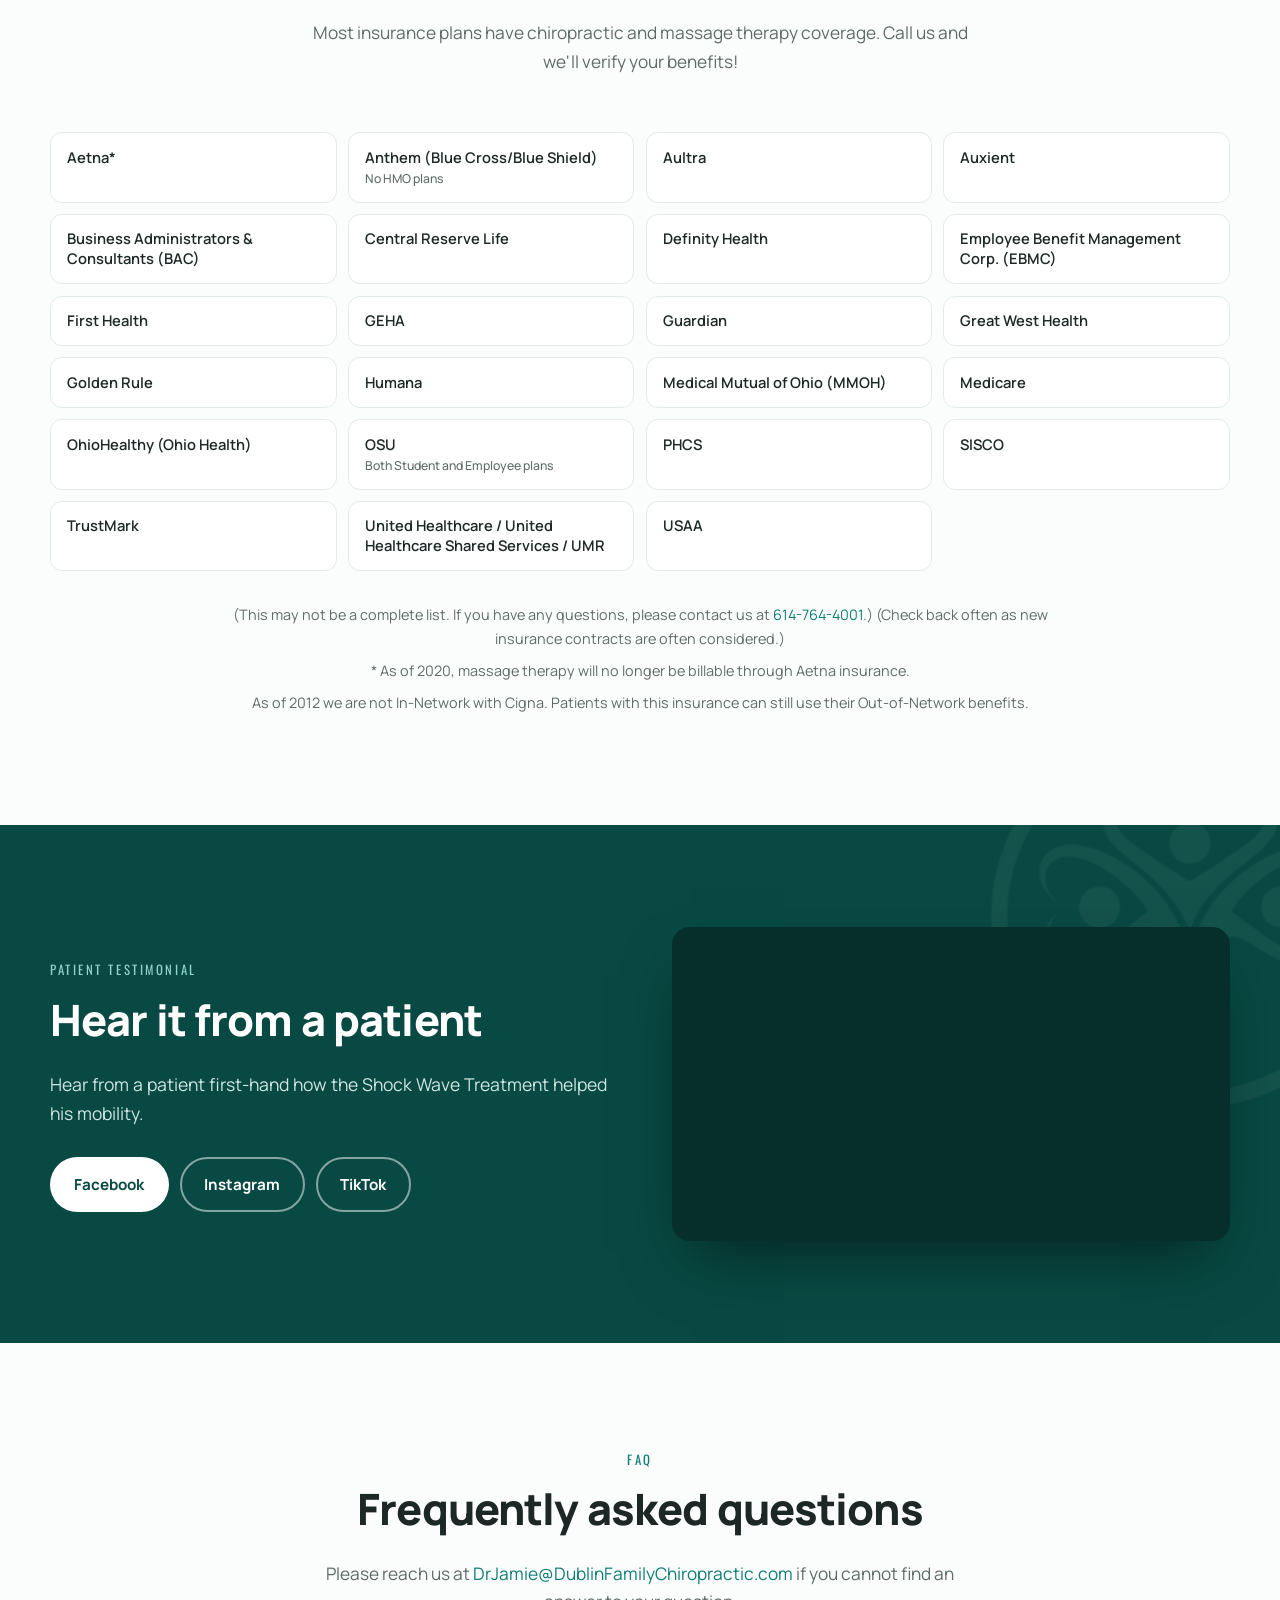
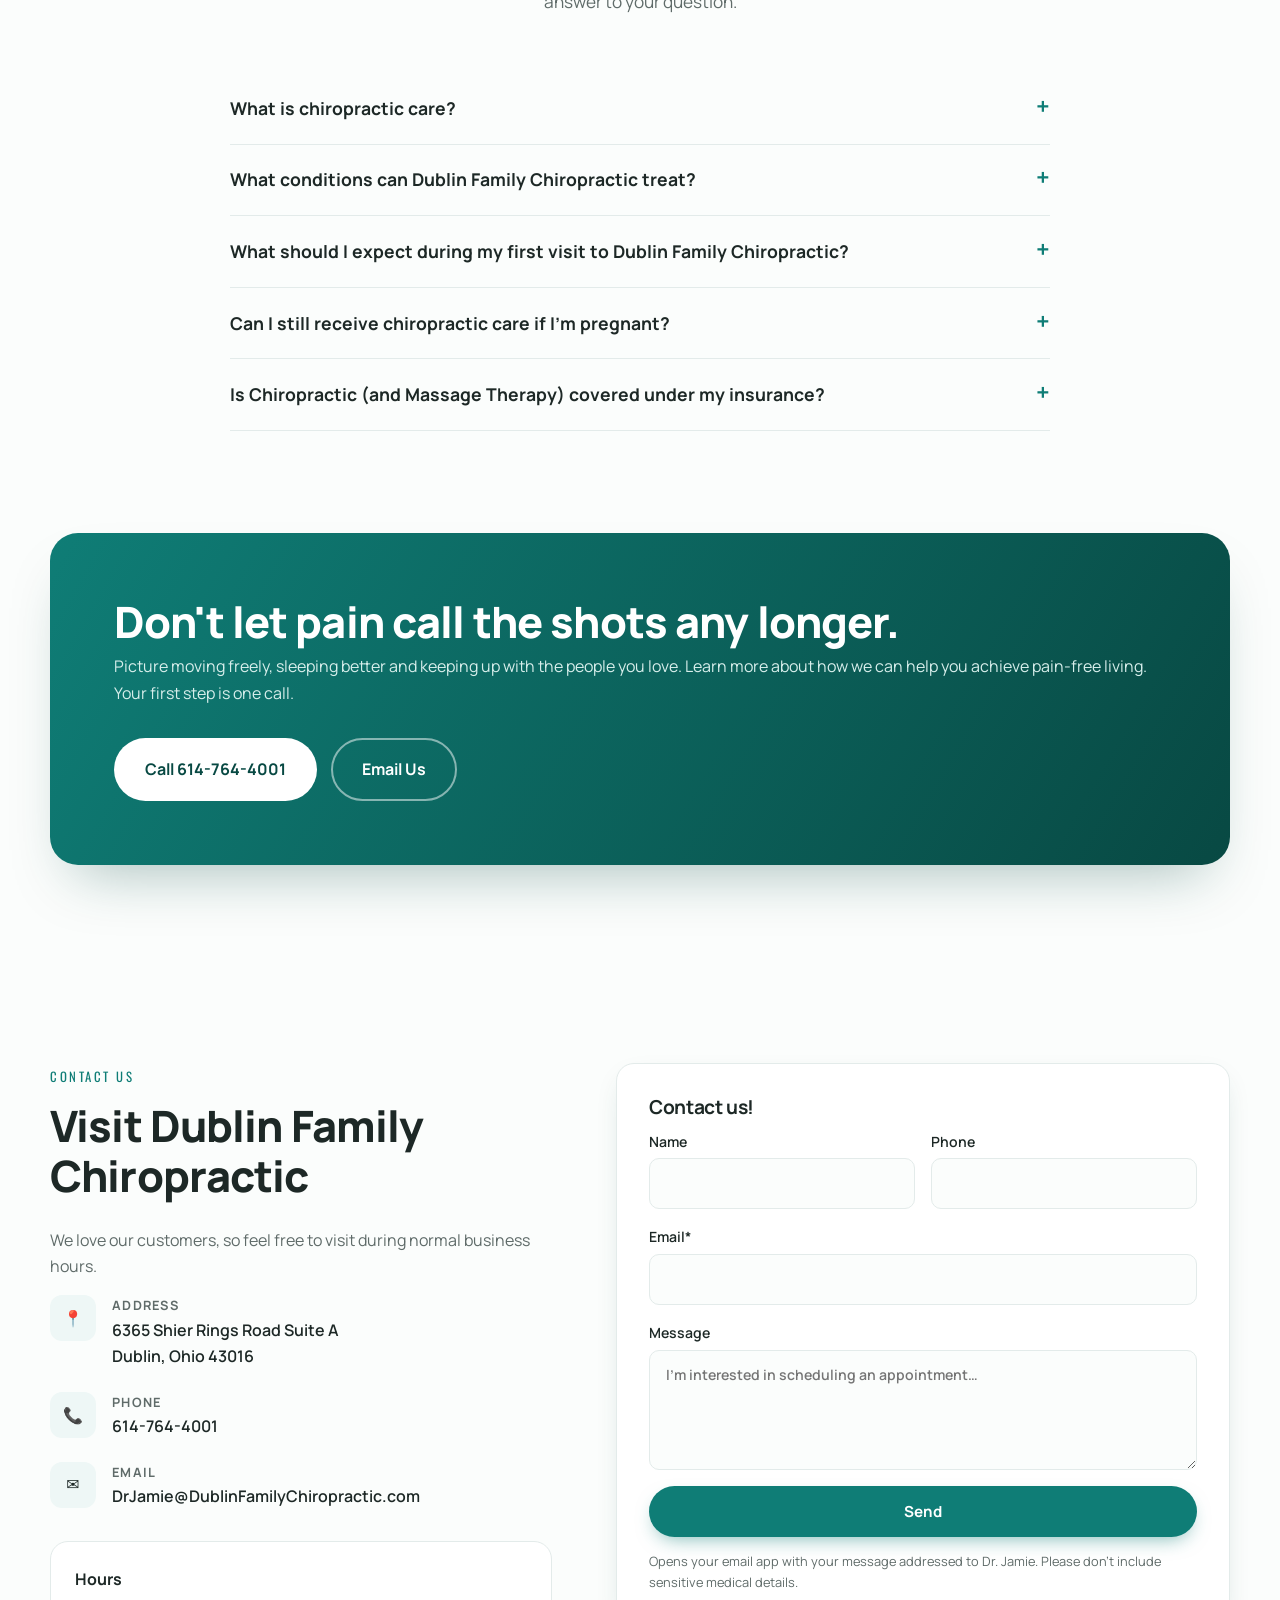
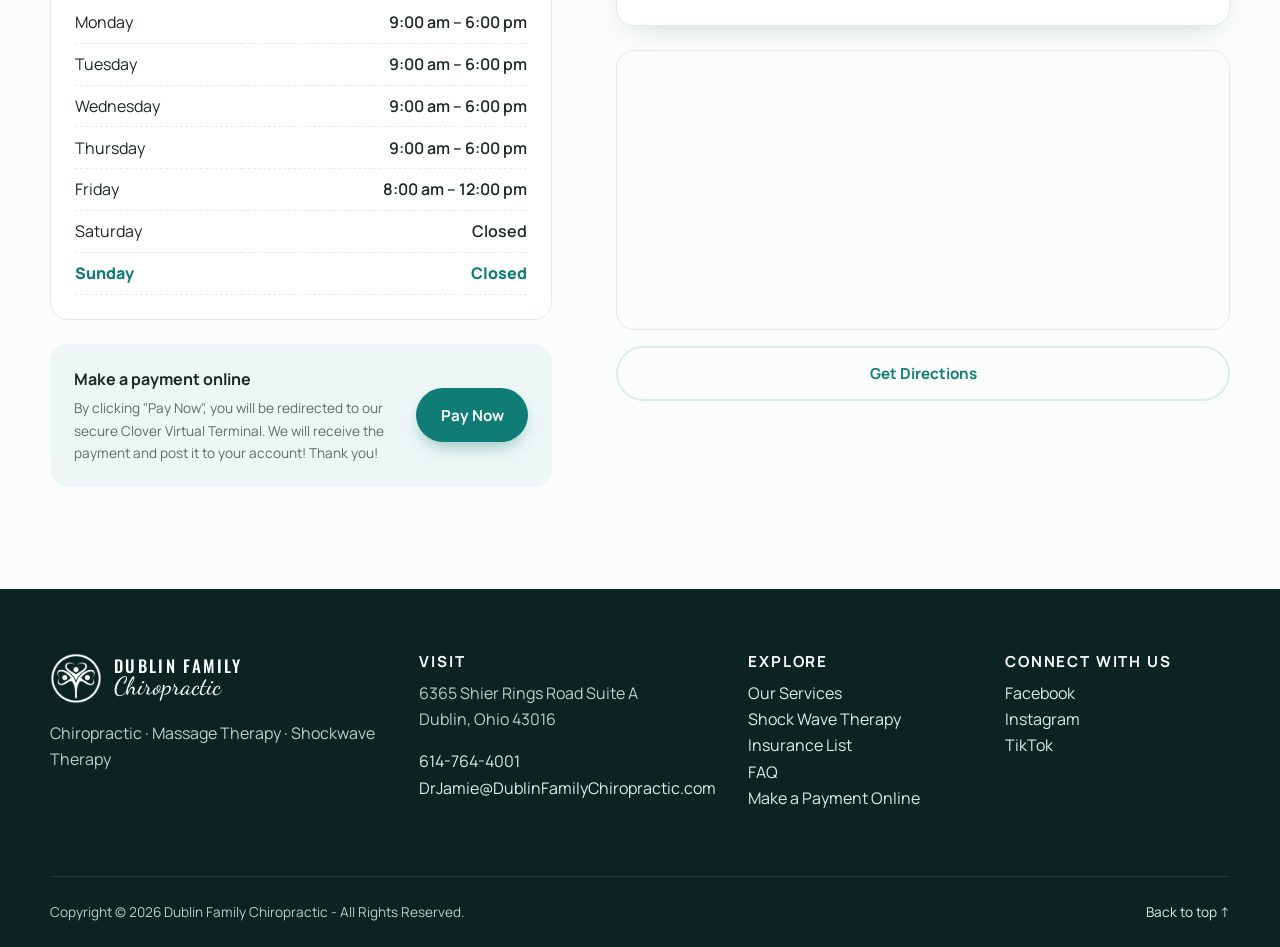
==== commit cbf383f1: "Update hero headline Co-Authored-By: Claude Opus 5.5 <noreply@anthropic.com> Claude-Session: https:/" ====
--- a/index.html
+++ b/index.html
@@ -3,12 +3,12 @@
 <head>
   <meta charset="utf-8">
   <meta name="viewport" content="width=device-width, initial-scale=1">
-  <title>Dublin Family Chiropractic | Get Out of Pain | Chiropractor in Dublin, OH</title>
+  <title>Get Out of Pain and Get Back to Doing What You Love | Dublin Family Chiropractic</title>
   <meta name="description" content="Dublin Family Chiropractic in Dublin, Ohio. Dr. Jamie L. Berringer offers chiropractic adjustments, massage therapy, trigger point dry needling, pediatric care and focused shock wave therapy. Call 614-764-4001.">
   <link rel="canonical" href="https://dublinfamilychiropractic.com/">
   <link rel="icon" href="assets/favicon.png">
   <meta property="og:title" content="Dublin Family Chiropractic">
-  <meta property="og:description" content="Get out of pain and back to living. Safe, effective family chiropractic care in Dublin, Ohio with Dr. Jamie Berringer.">
+  <meta property="og:description" content="Get out of pain and get back to doing what you love. Safe, effective family chiropractic care in Dublin, Ohio with Dr. Jamie Berringer.">
   <meta property="og:type" content="website">
   <link rel="preconnect" href="https://fonts.googleapis.com">
   <link rel="preconnect" href="https://fonts.gstatic.com" crossorigin>
@@ -93,7 +93,7 @@
       <div class="container hero__grid">
         <div class="hero__copy reveal">
           <span class="pill"><span class="dot"></span> Family chiropractic in Dublin, Ohio</span>
-          <h1>Get out of pain and back to <span class="accent">living.</span></h1>
+          <h1>Get Out of Pain and Get Back to Doing <span class="accent">What You Love</span></h1>
           <p class="lead">Safe, effective chiropractic care for your whole family, from Dr. Jamie Berringer and her 20+ years of experience.</p>
           <div class="hero__actions">
             <a href="#contact" class="btn btn--primary btn--lg">Schedule Your Appointment</a>
--- a/styles.css
+++ b/styles.css
@@ -437,3 +437,4 @@
 .plan .steps { margin-bottom: 2rem; }
 @media (max-width: 980px) { .problem { grid-template-columns: 1fr; gap: 2rem; } }
 .hero h1 { font-size: clamp(2.7rem, 5.6vw, 4.5rem); line-height: 1.05; }
+.hero h1 { font-size: clamp(2.4rem, 4.6vw, 3.7rem); line-height: 1.08; } .hero h1 .accent { white-space: nowrap; }
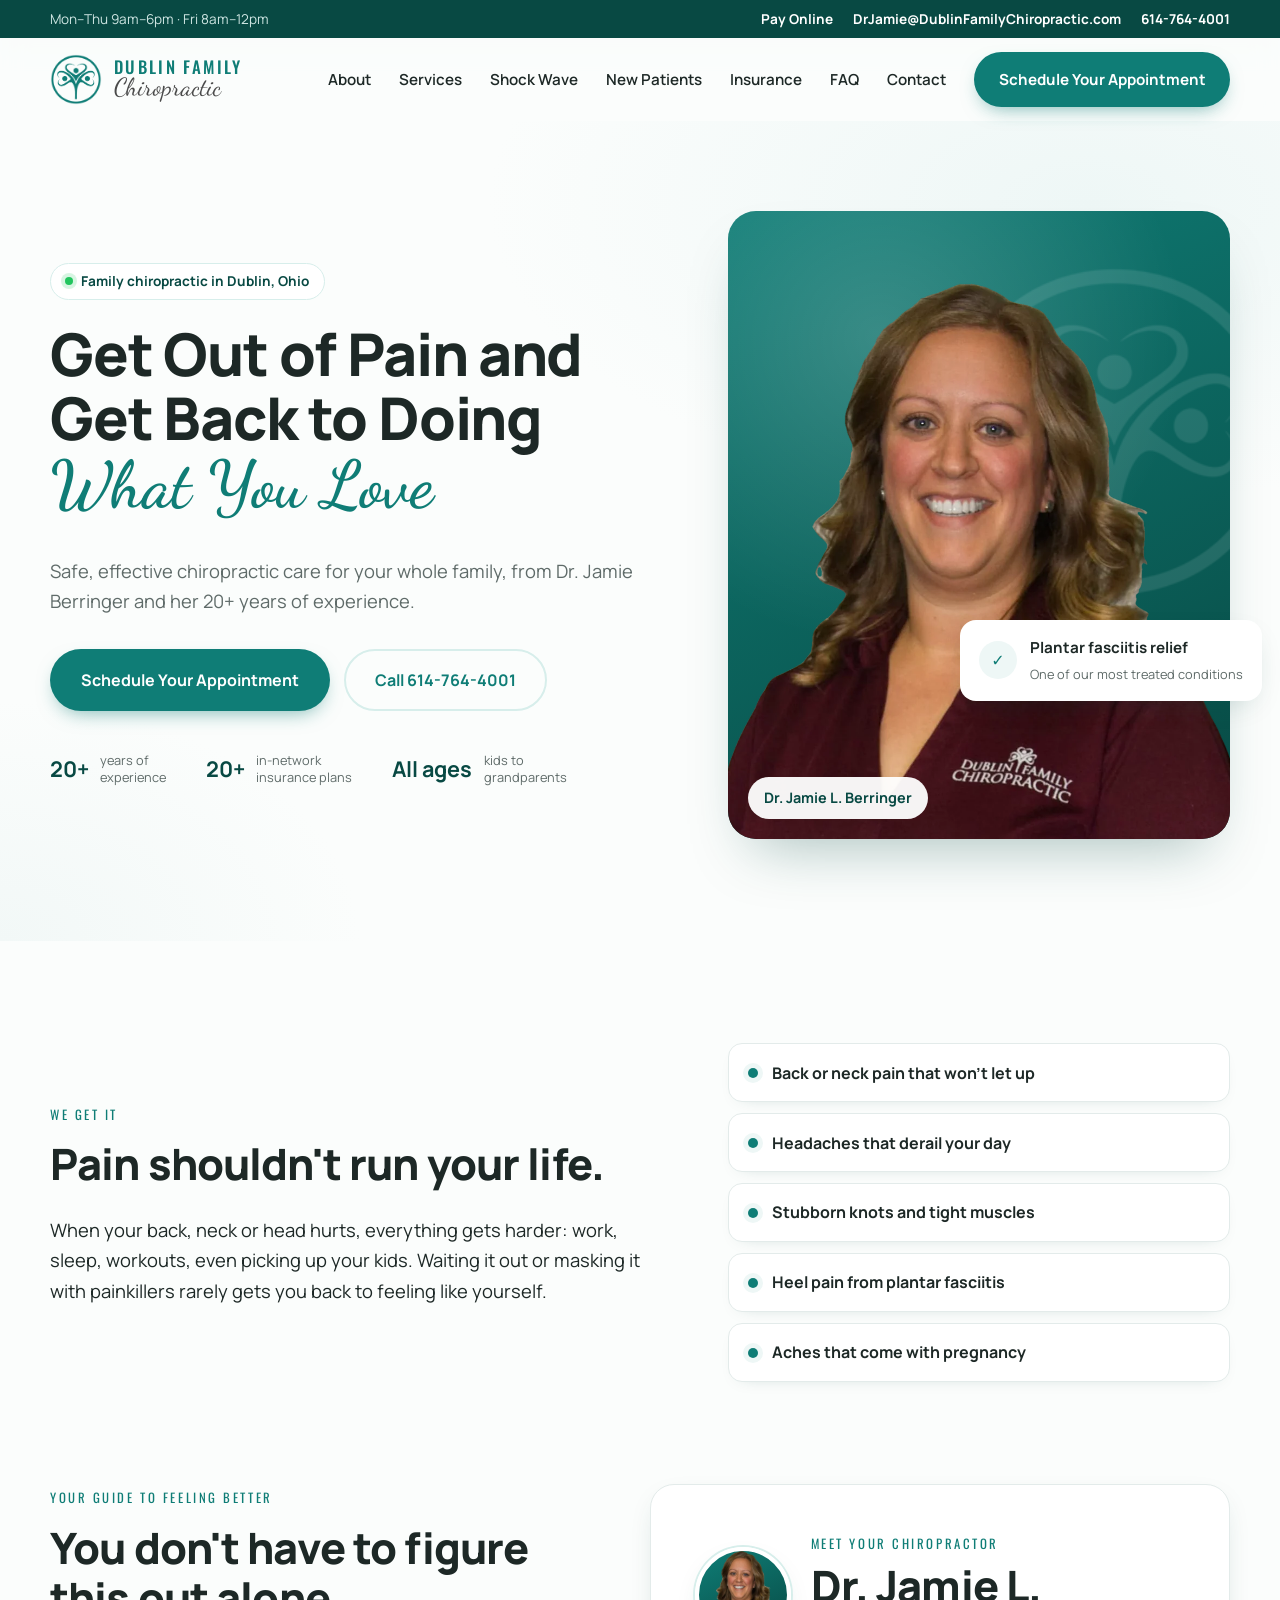
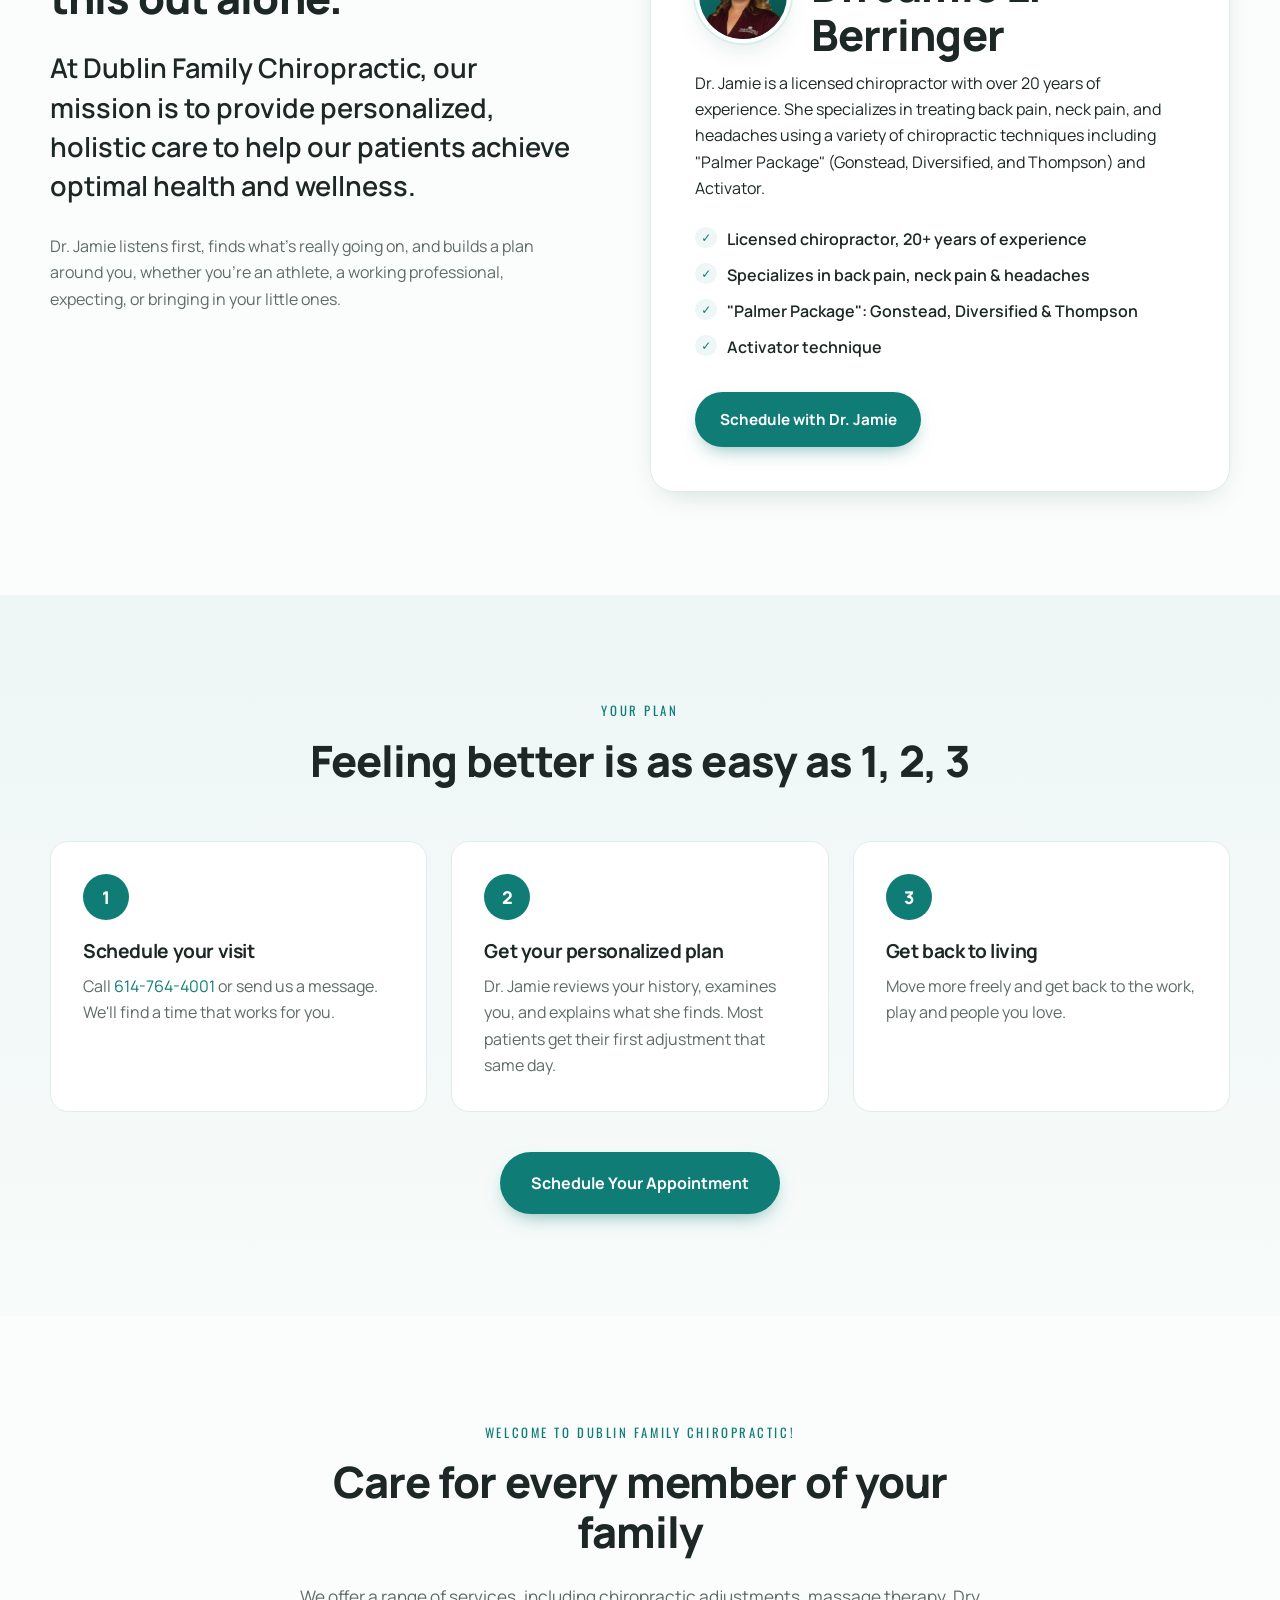
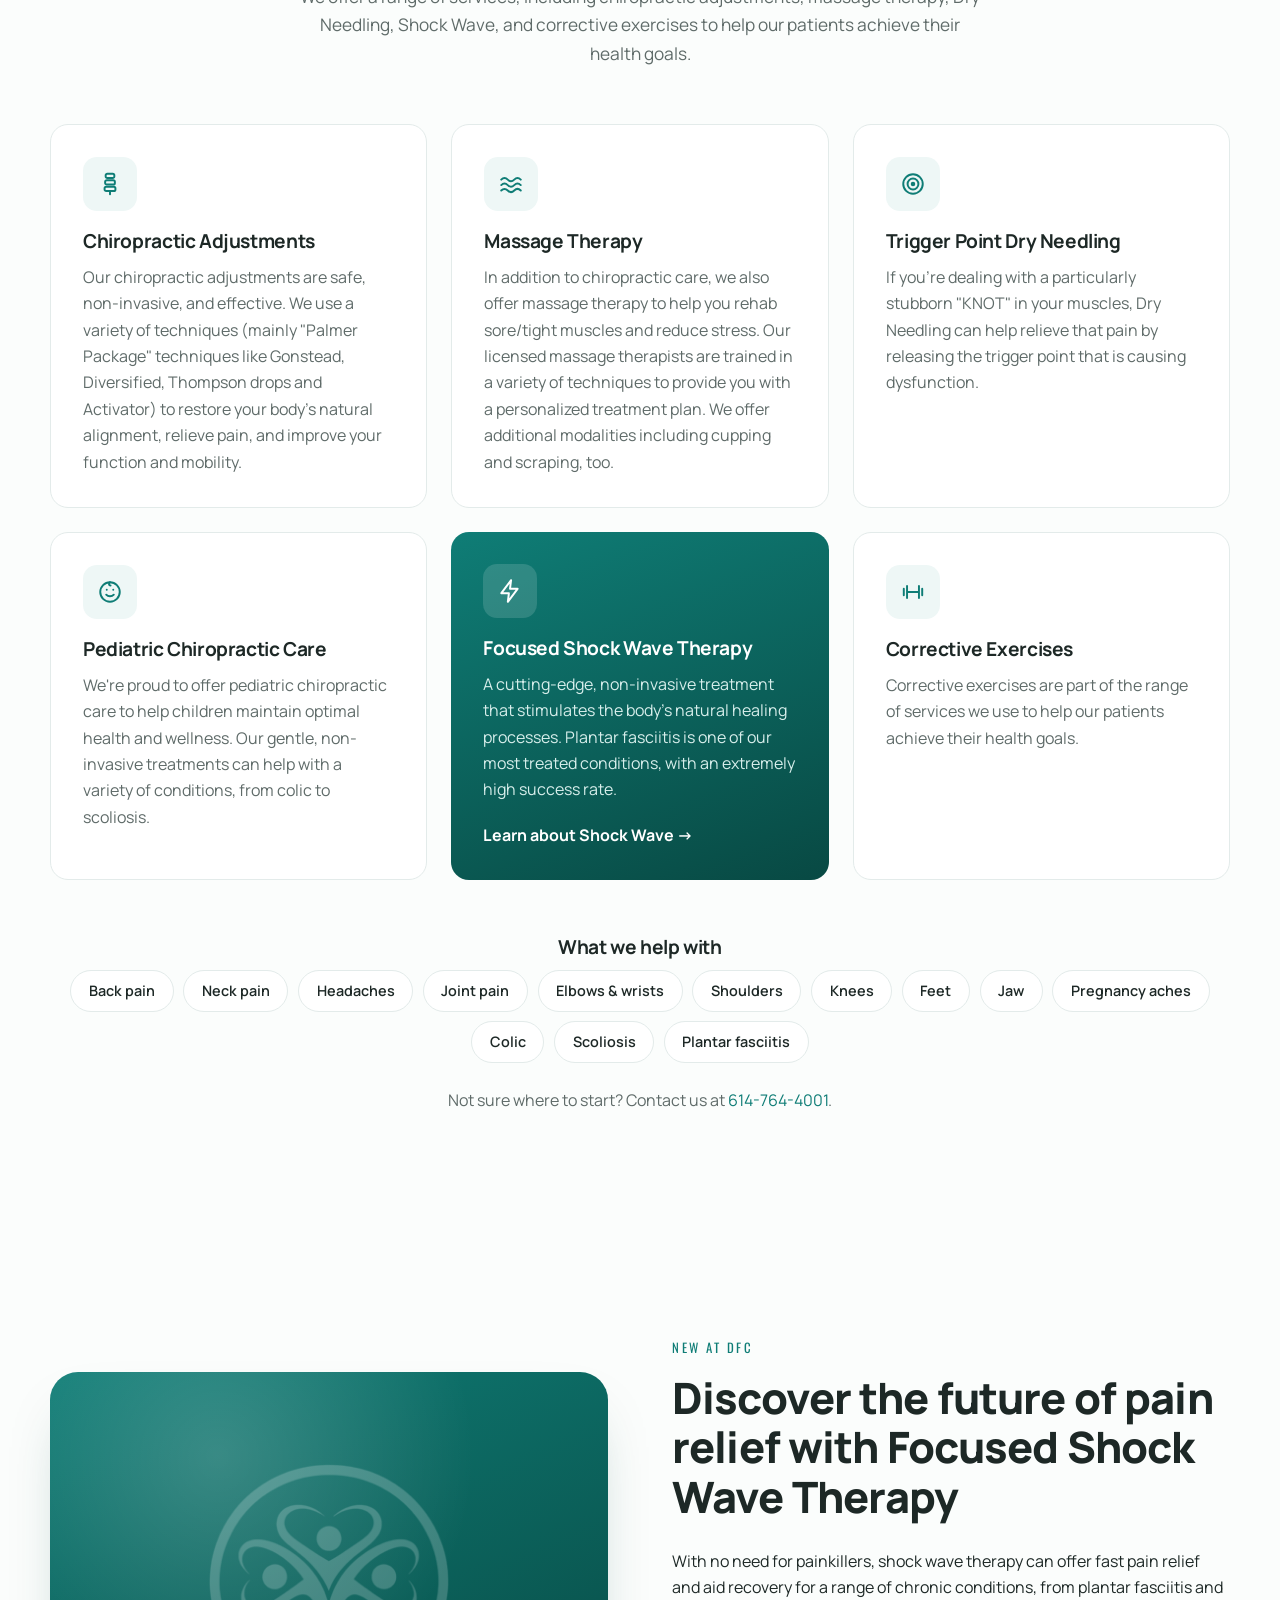
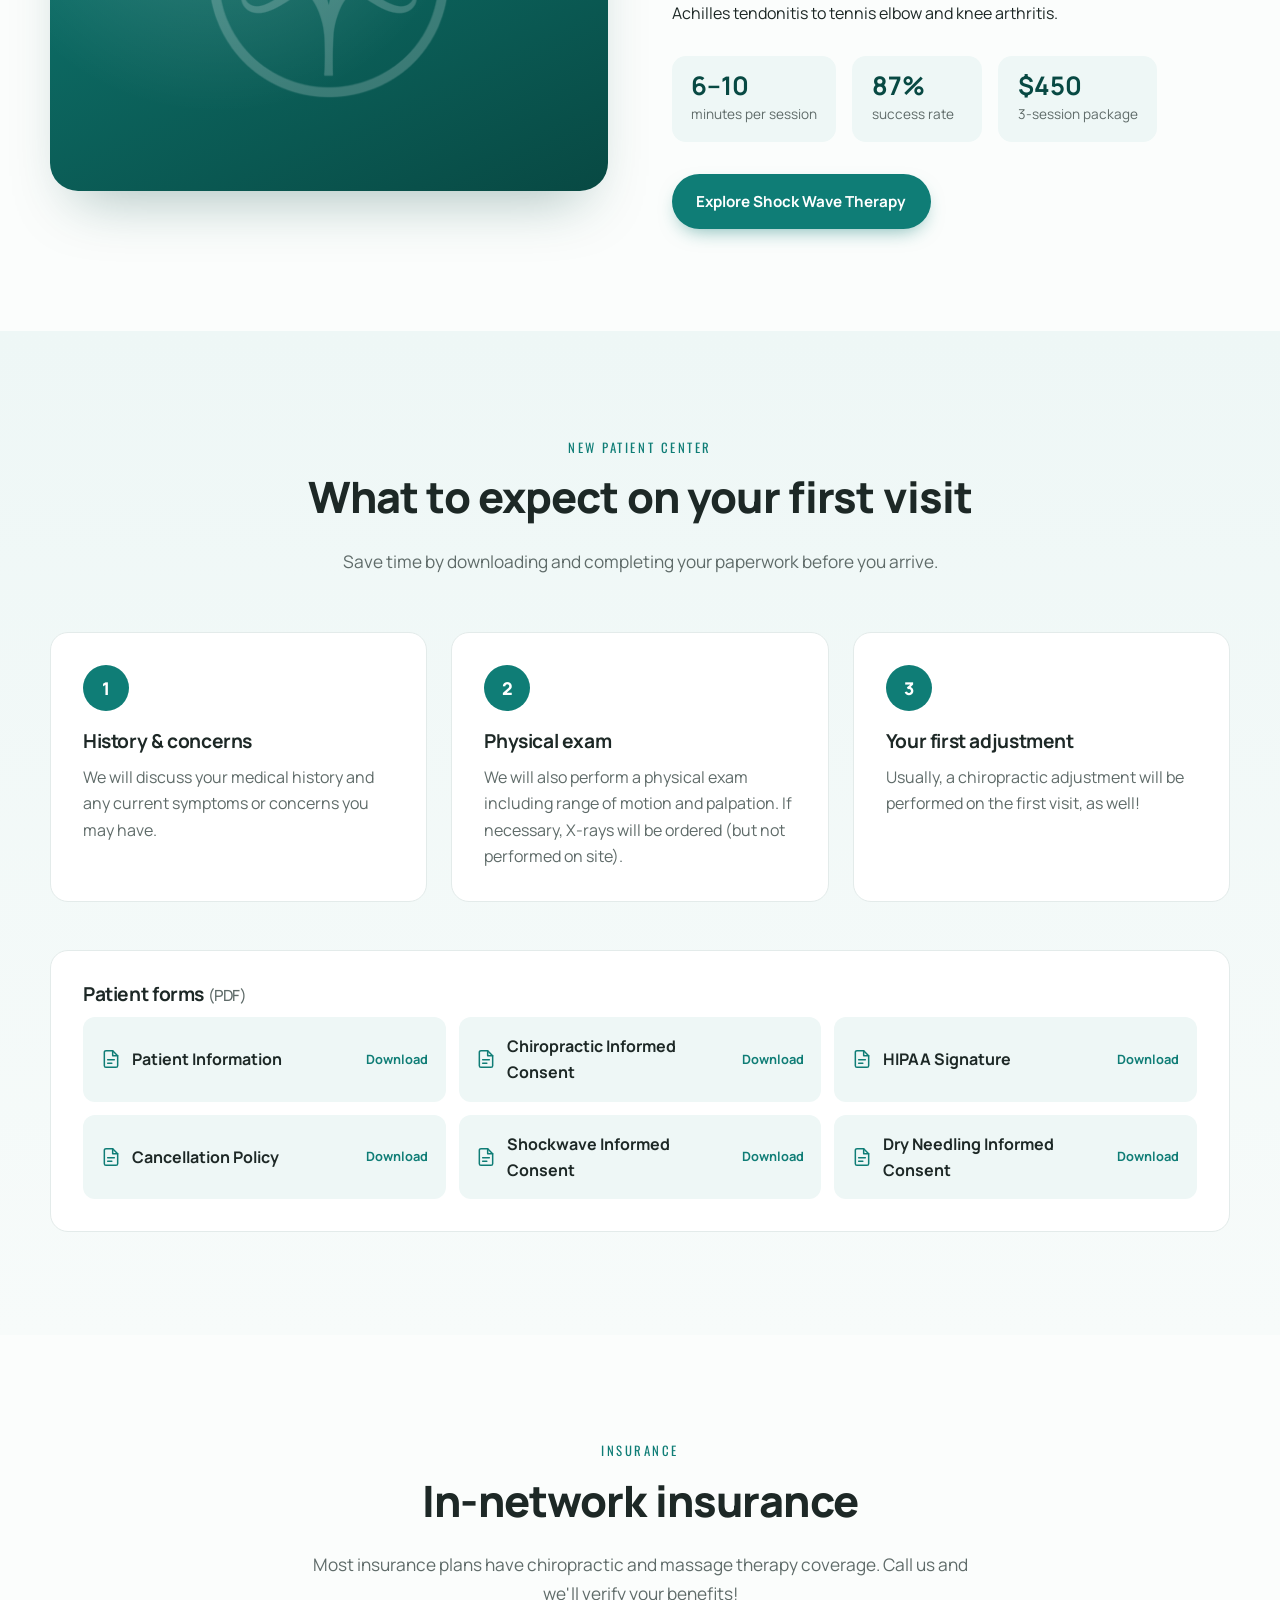
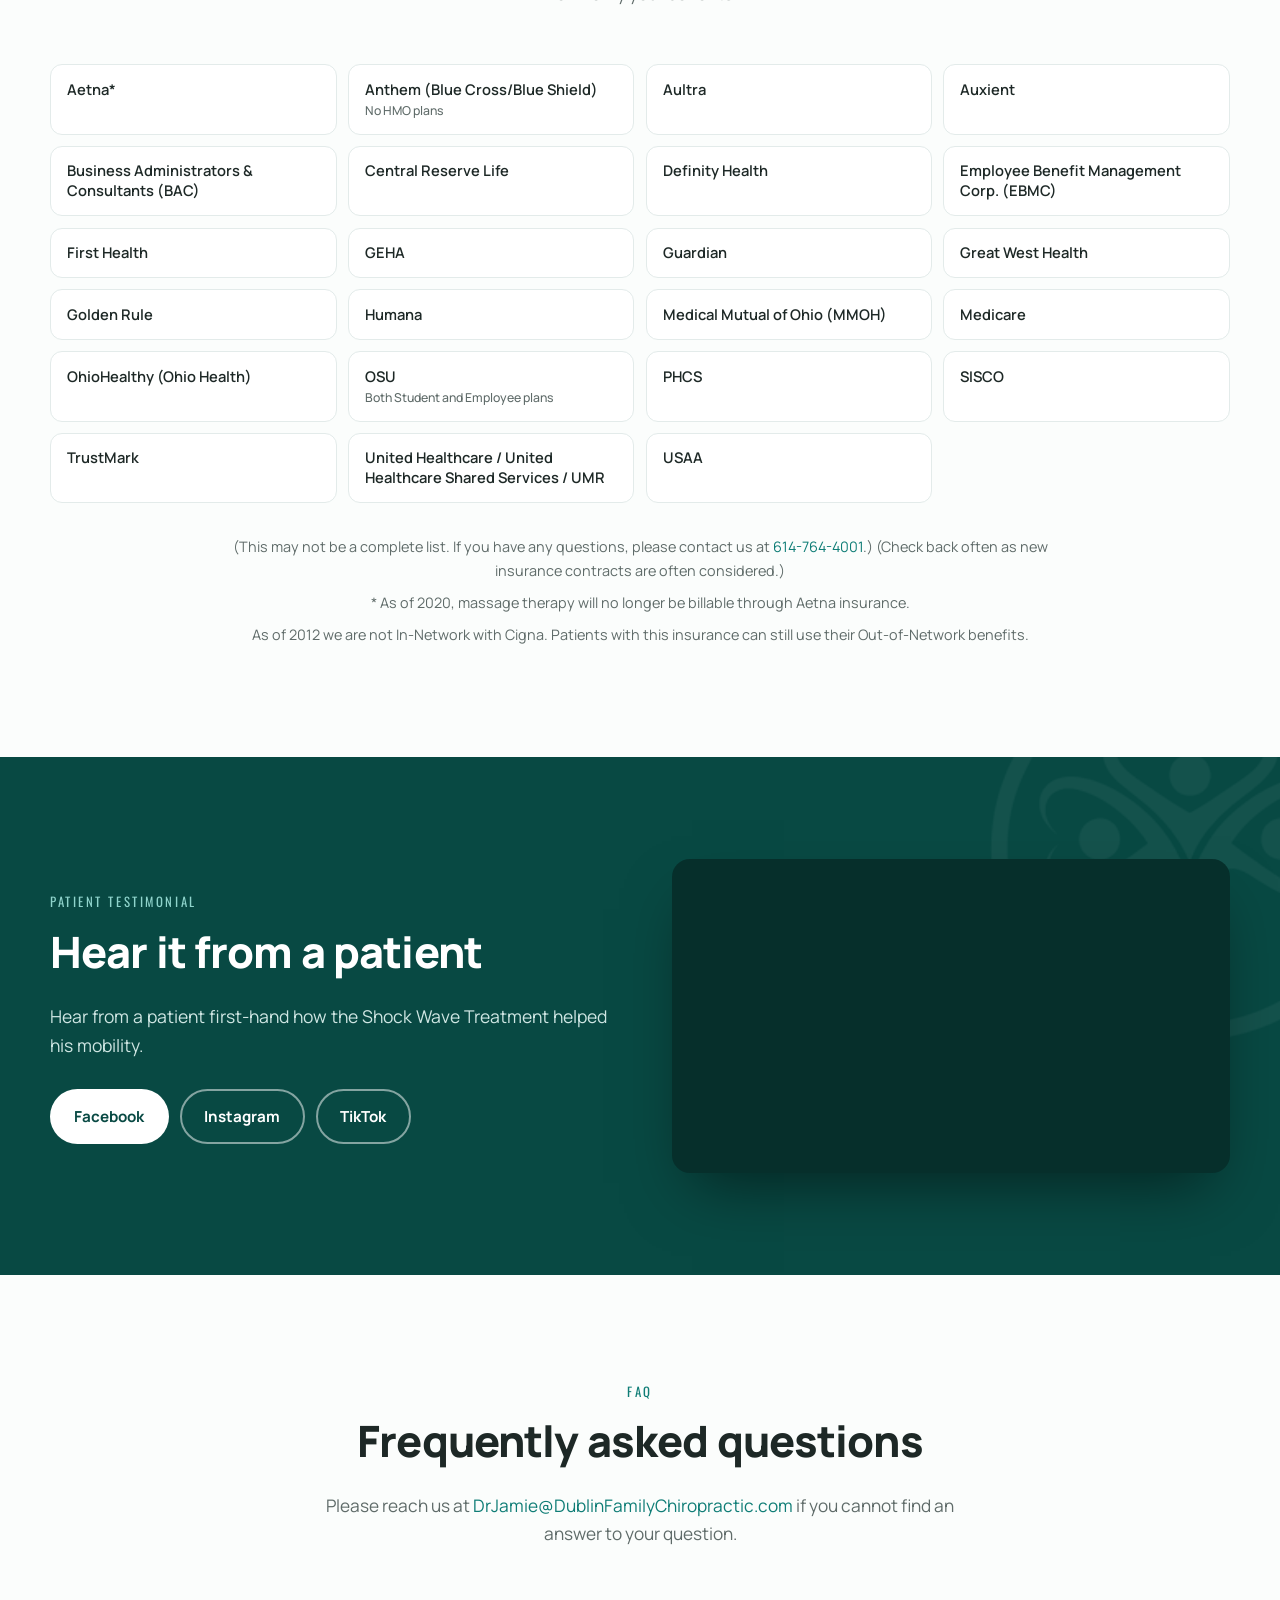
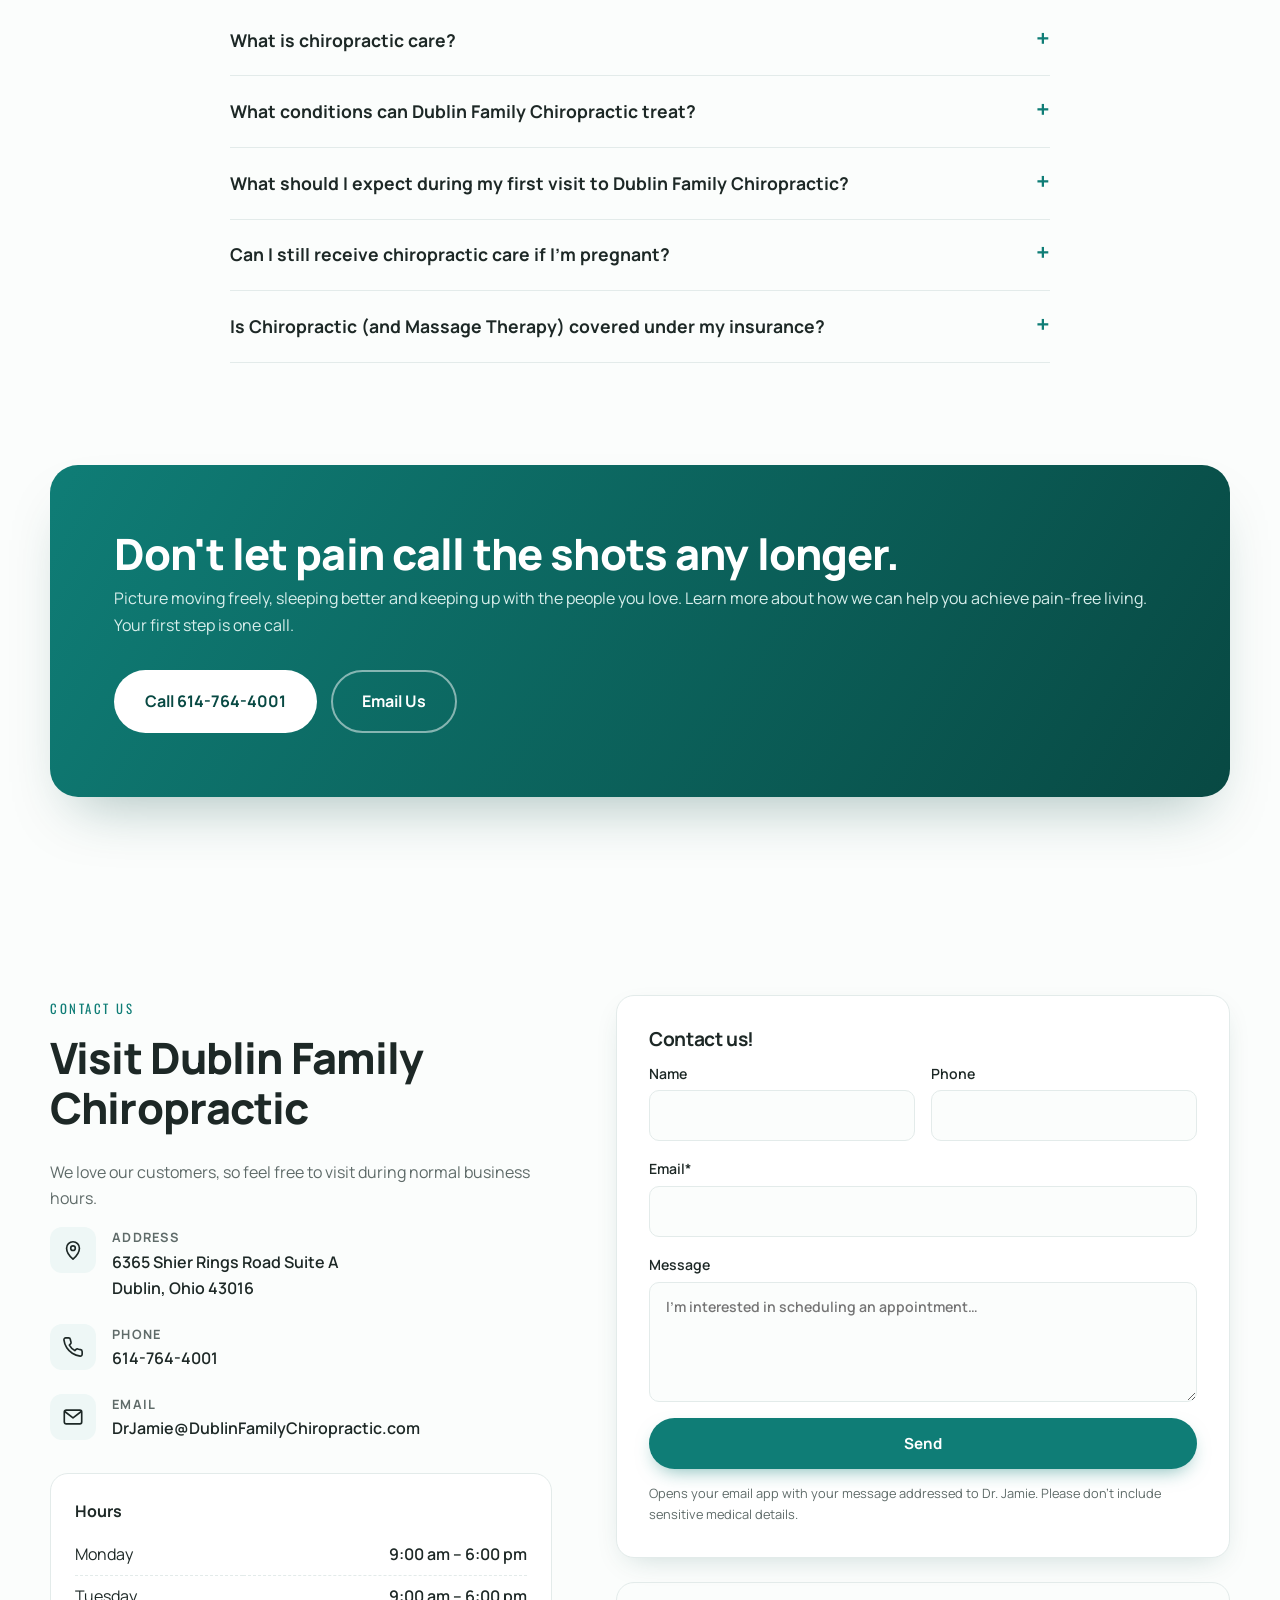
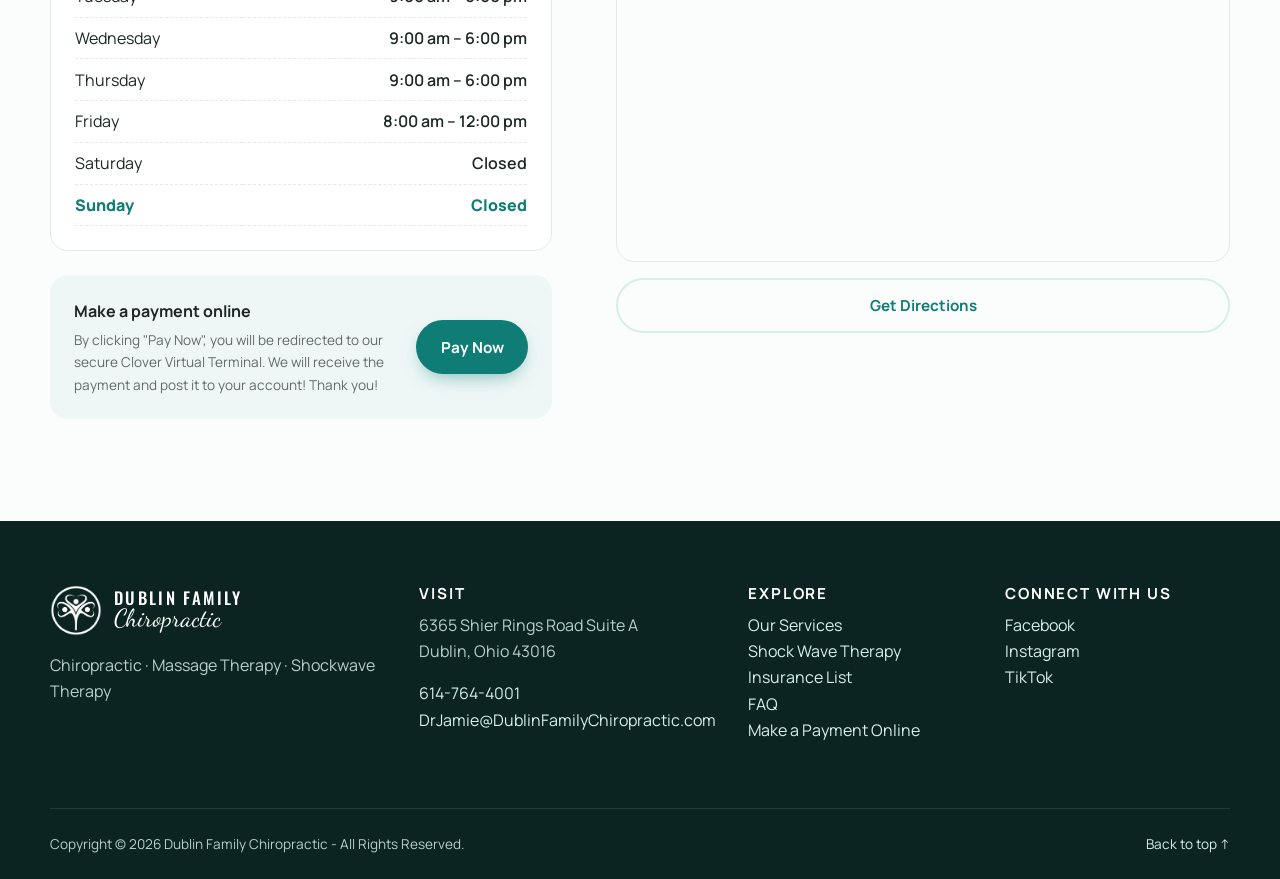
==== commit d8184cf6: "Replace emoji with teal line icons Co-Authored-By: Claude Opus 5.5 <noreply@anthropic.com> Claude-Se" ====
--- a/index.html
+++ b/index.html
@@ -132,11 +132,11 @@
           <p class="lead">When your back, neck or head hurts, everything gets harder: work, sleep, workouts, even picking up your kids. Waiting it out or masking it with painkillers rarely gets you back to feeling like yourself.</p>
         </div>
         <ul class="pain-list">
-          <li><span>😣</span> Back or neck pain that won't let up</li>
-          <li><span>🤕</span> Headaches that derail your day</li>
-          <li><span>💢</span> Stubborn knots and tight muscles</li>
-          <li><span>🦶</span> Heel pain from plantar fasciitis</li>
-          <li><span>🤰</span> Aches that come with pregnancy</li>
+          <li><span class="pain-dot" aria-hidden="true"></span>Back or neck pain that won't let up</li>
+          <li><span class="pain-dot" aria-hidden="true"></span>Headaches that derail your day</li>
+          <li><span class="pain-dot" aria-hidden="true"></span>Stubborn knots and tight muscles</li>
+          <li><span class="pain-dot" aria-hidden="true"></span>Heel pain from plantar fasciitis</li>
+          <li><span class="pain-dot" aria-hidden="true"></span>Aches that come with pregnancy</li>
         </ul>
       </div>
     </section>
@@ -211,33 +211,33 @@
 
         <div class="cards">
           <article class="card reveal">
-            <div class="card__icon">🦴</div>
+            <div class="card__icon"><svg viewBox="0 0 24 24" width="26" height="26" fill="none" stroke="currentColor" stroke-width="1.8" stroke-linecap="round" stroke-linejoin="round" aria-hidden="true"><rect x="8" y="2.5" width="8" height="4" rx="1.5"/><rect x="7.5" y="8.5" width="9" height="4" rx="1.5"/><rect x="7" y="14.5" width="10" height="4" rx="1.5"/><path d="M12 18.5v3"/></svg></div>
             <h3>Chiropractic Adjustments</h3>
             <p>Our chiropractic adjustments are safe, non-invasive, and effective. We use a variety of techniques (mainly "Palmer Package" techniques like Gonstead, Diversified, Thompson drops and Activator) to restore your body's natural alignment, relieve pain, and improve your function and mobility.</p>
           </article>
           <article class="card reveal">
-            <div class="card__icon">💆</div>
+            <div class="card__icon"><svg viewBox="0 0 24 24" width="26" height="26" fill="none" stroke="currentColor" stroke-width="1.8" stroke-linecap="round" stroke-linejoin="round" aria-hidden="true"><path d="M3 8c2-2 4-2 6 0s4 2 6 0 4-2 6 0"/><path d="M3 13c2-2 4-2 6 0s4 2 6 0 4-2 6 0"/><path d="M3 18c2-2 4-2 6 0s4 2 6 0 4-2 6 0"/></svg></div>
             <h3>Massage Therapy</h3>
             <p>In addition to chiropractic care, we also offer massage therapy to help you rehab sore/tight muscles and reduce stress. Our licensed massage therapists are trained in a variety of techniques to provide you with a personalized treatment plan. We offer additional modalities including cupping and scraping, too.</p>
           </article>
           <article class="card reveal">
-            <div class="card__icon">📍</div>
+            <div class="card__icon"><svg viewBox="0 0 24 24" width="26" height="26" fill="none" stroke="currentColor" stroke-width="1.8" stroke-linecap="round" stroke-linejoin="round" aria-hidden="true"><circle cx="12" cy="12" r="9"/><circle cx="12" cy="12" r="5"/><circle cx="12" cy="12" r="1.2" fill="currentColor"/></svg></div>
             <h3>Trigger Point Dry Needling</h3>
             <p>If you're dealing with a particularly stubborn "KNOT" in your muscles, Dry Needling can help relieve that pain by releasing the trigger point that is causing dysfunction.</p>
           </article>
           <article class="card reveal">
-            <div class="card__icon">👶</div>
+            <div class="card__icon"><svg viewBox="0 0 24 24" width="26" height="26" fill="none" stroke="currentColor" stroke-width="1.8" stroke-linecap="round" stroke-linejoin="round" aria-hidden="true"><circle cx="12" cy="12" r="9"/><path d="M8.5 14.5c1.8 2 5.2 2 7 0"/><path d="M9 10h.01M15 10h.01"/><path d="M12 3c-1.5 1.5-1 3 .5 3"/></svg></div>
             <h3>Pediatric Chiropractic Care</h3>
             <p>We're proud to offer pediatric chiropractic care to help children maintain optimal health and wellness. Our gentle, non-invasive treatments can help with a variety of conditions, from colic to scoliosis.</p>
           </article>
           <article class="card card--feature reveal">
-            <div class="card__icon">⚡</div>
+            <div class="card__icon"><svg viewBox="0 0 24 24" width="26" height="26" fill="none" stroke="currentColor" stroke-width="1.8" stroke-linecap="round" stroke-linejoin="round" aria-hidden="true"><path d="M13 2 4 14h7l-1 8 9-12h-7z"/></svg></div>
             <h3>Focused Shock Wave Therapy</h3>
             <p>A cutting-edge, non-invasive treatment that stimulates the body's natural healing processes. Plantar fasciitis is one of our most treated conditions, with an extremely high success rate.</p>
             <a href="shock-wave-therapy/" class="card__link">Learn about Shock Wave →</a>
           </article>
           <article class="card reveal">
-            <div class="card__icon">🏋️</div>
+            <div class="card__icon"><svg viewBox="0 0 24 24" width="26" height="26" fill="none" stroke="currentColor" stroke-width="1.8" stroke-linecap="round" stroke-linejoin="round" aria-hidden="true"><path d="M6.5 6.5v11M17.5 6.5v11M3.5 9v6M20.5 9v6M6.5 12h11"/></svg></div>
             <h3>Corrective Exercises</h3>
             <p>Corrective exercises are part of the range of services we use to help our patients achieve their health goals.</p>
           </article>
@@ -308,12 +308,12 @@
         <div class="forms reveal">
           <h3>Patient forms <span class="muted small">(PDF)</span></h3>
           <div class="forms__grid">
-            <a class="file-link" target="_blank" rel="noopener" href="https://img1.wsimg.com/blobby/go/3ddc919d-f928-452c-81f0-b2dad1ad7b15/downloads/Patient%20Information.2023.pdf?ver=1788445958295"><span>📄</span> Patient Information <em>Download</em></a>
-            <a class="file-link" target="_blank" rel="noopener" href="https://img1.wsimg.com/blobby/go/3ddc919d-f928-452c-81f0-b2dad1ad7b15/downloads/f7fbd84b-b74b-4f92-855f-cf730b121987/Informed%20Consent%20Document.2025.pdf?ver=1788445958295"><span>📄</span> Chiropractic Informed Consent <em>Download</em></a>
-            <a class="file-link" target="_blank" rel="noopener" href="https://img1.wsimg.com/blobby/go/3ddc919d-f928-452c-81f0-b2dad1ad7b15/downloads/HIPPA%20Signature.2023.pdf?ver=1788445958295"><span>📄</span> HIPAA Signature <em>Download</em></a>
-            <a class="file-link" target="_blank" rel="noopener" href="https://img1.wsimg.com/blobby/go/3ddc919d-f928-452c-81f0-b2dad1ad7b15/downloads/Cancellation%20policy%20form.2023.pdf?ver=1788445958295"><span>📄</span> Cancellation Policy <em>Download</em></a>
-            <a class="file-link" target="_blank" rel="noopener" href="https://img1.wsimg.com/blobby/go/3ddc919d-f928-452c-81f0-b2dad1ad7b15/downloads/Shockwave%20Informed%20Consent.pdf?ver=1788445958295"><span>📄</span> Shockwave Informed Consent <em>Download</em></a>
-            <a class="file-link" target="_blank" rel="noopener" href="https://img1.wsimg.com/blobby/go/3ddc919d-f928-452c-81f0-b2dad1ad7b15/downloads/TPDN%20Informed%20Consent%20Full.%202023.pdf?ver=1788445958296"><span>📄</span> Dry Needling Informed Consent <em>Download</em></a>
+            <a class="file-link" target="_blank" rel="noopener" href="https://img1.wsimg.com/blobby/go/3ddc919d-f928-452c-81f0-b2dad1ad7b15/downloads/Patient%20Information.2023.pdf?ver=1788445958295"><span class="file-link__icon"><svg viewBox="0 0 24 24" width="20" height="20" fill="none" stroke="currentColor" stroke-width="1.8" stroke-linecap="round" stroke-linejoin="round" aria-hidden="true"><path d="M14 2H6a2 2 0 0 0-2 2v16a2 2 0 0 0 2 2h12a2 2 0 0 0 2-2V8z"/><path d="M14 2v6h6M8 13h8M8 17h5"/></svg></span> Patient Information <em>Download</em></a>
+            <a class="file-link" target="_blank" rel="noopener" href="https://img1.wsimg.com/blobby/go/3ddc919d-f928-452c-81f0-b2dad1ad7b15/downloads/f7fbd84b-b74b-4f92-855f-cf730b121987/Informed%20Consent%20Document.2025.pdf?ver=1788445958295"><span class="file-link__icon"><svg viewBox="0 0 24 24" width="20" height="20" fill="none" stroke="currentColor" stroke-width="1.8" stroke-linecap="round" stroke-linejoin="round" aria-hidden="true"><path d="M14 2H6a2 2 0 0 0-2 2v16a2 2 0 0 0 2 2h12a2 2 0 0 0 2-2V8z"/><path d="M14 2v6h6M8 13h8M8 17h5"/></svg></span> Chiropractic Informed Consent <em>Download</em></a>
+            <a class="file-link" target="_blank" rel="noopener" href="https://img1.wsimg.com/blobby/go/3ddc919d-f928-452c-81f0-b2dad1ad7b15/downloads/HIPPA%20Signature.2023.pdf?ver=1788445958295"><span class="file-link__icon"><svg viewBox="0 0 24 24" width="20" height="20" fill="none" stroke="currentColor" stroke-width="1.8" stroke-linecap="round" stroke-linejoin="round" aria-hidden="true"><path d="M14 2H6a2 2 0 0 0-2 2v16a2 2 0 0 0 2 2h12a2 2 0 0 0 2-2V8z"/><path d="M14 2v6h6M8 13h8M8 17h5"/></svg></span> HIPAA Signature <em>Download</em></a>
+            <a class="file-link" target="_blank" rel="noopener" href="https://img1.wsimg.com/blobby/go/3ddc919d-f928-452c-81f0-b2dad1ad7b15/downloads/Cancellation%20policy%20form.2023.pdf?ver=1788445958295"><span class="file-link__icon"><svg viewBox="0 0 24 24" width="20" height="20" fill="none" stroke="currentColor" stroke-width="1.8" stroke-linecap="round" stroke-linejoin="round" aria-hidden="true"><path d="M14 2H6a2 2 0 0 0-2 2v16a2 2 0 0 0 2 2h12a2 2 0 0 0 2-2V8z"/><path d="M14 2v6h6M8 13h8M8 17h5"/></svg></span> Cancellation Policy <em>Download</em></a>
+            <a class="file-link" target="_blank" rel="noopener" href="https://img1.wsimg.com/blobby/go/3ddc919d-f928-452c-81f0-b2dad1ad7b15/downloads/Shockwave%20Informed%20Consent.pdf?ver=1788445958295"><span class="file-link__icon"><svg viewBox="0 0 24 24" width="20" height="20" fill="none" stroke="currentColor" stroke-width="1.8" stroke-linecap="round" stroke-linejoin="round" aria-hidden="true"><path d="M14 2H6a2 2 0 0 0-2 2v16a2 2 0 0 0 2 2h12a2 2 0 0 0 2-2V8z"/><path d="M14 2v6h6M8 13h8M8 17h5"/></svg></span> Shockwave Informed Consent <em>Download</em></a>
+            <a class="file-link" target="_blank" rel="noopener" href="https://img1.wsimg.com/blobby/go/3ddc919d-f928-452c-81f0-b2dad1ad7b15/downloads/TPDN%20Informed%20Consent%20Full.%202023.pdf?ver=1788445958296"><span class="file-link__icon"><svg viewBox="0 0 24 24" width="20" height="20" fill="none" stroke="currentColor" stroke-width="1.8" stroke-linecap="round" stroke-linejoin="round" aria-hidden="true"><path d="M14 2H6a2 2 0 0 0-2 2v16a2 2 0 0 0 2 2h12a2 2 0 0 0 2-2V8z"/><path d="M14 2v6h6M8 13h8M8 17h5"/></svg></span> Dry Needling Informed Consent <em>Download</em></a>
           </div>
         </div>
       </div>
@@ -439,21 +439,21 @@
           <p class="muted">We love our customers, so feel free to visit during normal business hours.</p>
 
           <div class="info-row">
-            <span class="info-row__icon">📍</span>
+            <span class="info-row__icon"><svg viewBox="0 0 24 24" width="22" height="22" fill="none" stroke="currentColor" stroke-width="1.8" stroke-linecap="round" stroke-linejoin="round" aria-hidden="true"><path d="M12 22s7-6.2 7-12a7 7 0 0 0-14 0c0 5.8 7 12 7 12z"/><circle cx="12" cy="10" r="2.5"/></svg></span>
             <div>
               <strong>Address</strong>
               <a href="https://www.google.com/maps/dir/?api=1&amp;destination=6365+Shier+Rings+Road+Suite+A+Dublin+Ohio+43016" target="_blank" rel="noopener">6365 Shier Rings Road Suite A<br>Dublin, Ohio 43016</a>
             </div>
           </div>
           <div class="info-row">
-            <span class="info-row__icon">📞</span>
+            <span class="info-row__icon"><svg viewBox="0 0 24 24" width="22" height="22" fill="none" stroke="currentColor" stroke-width="1.8" stroke-linecap="round" stroke-linejoin="round" aria-hidden="true"><path d="M22 16.9v3a2 2 0 0 1-2.2 2 19.8 19.8 0 0 1-8.6-3.1 19.5 19.5 0 0 1-6-6A19.8 19.8 0 0 1 2.1 4.2 2 2 0 0 1 4.1 2h3a2 2 0 0 1 2 1.7c.1 1 .4 1.9.7 2.8a2 2 0 0 1-.5 2.1L8 9.9a16 16 0 0 0 6 6l1.3-1.3a2 2 0 0 1 2.1-.4c.9.3 1.8.6 2.8.7a2 2 0 0 1 1.7 2z"/></svg></span>
             <div>
               <strong>Phone</strong>
               <a href="tel:6147644001">614-764-4001</a>
             </div>
           </div>
           <div class="info-row">
-            <span class="info-row__icon">✉️</span>
+            <span class="info-row__icon"><svg viewBox="0 0 24 24" width="22" height="22" fill="none" stroke="currentColor" stroke-width="1.8" stroke-linecap="round" stroke-linejoin="round" aria-hidden="true"><rect x="2.5" y="4.5" width="19" height="15" rx="2"/><path d="m3 6 9 7 9-7"/></svg></span>
             <div>
               <strong>Email</strong>
               <a href="mailto:DrJamie@DublinFamilyChiropractic.com">DrJamie@DublinFamilyChiropractic.com</a>
--- a/styles.css
+++ b/styles.css
@@ -438,3 +438,10 @@
 @media (max-width: 980px) { .problem { grid-template-columns: 1fr; gap: 2rem; } }
 .hero h1 { font-size: clamp(2.7rem, 5.6vw, 4.5rem); line-height: 1.05; }
 .hero h1 { font-size: clamp(2.4rem, 4.6vw, 3.7rem); line-height: 1.08; } .hero h1 .accent { white-space: nowrap; }
+
+/* Line icons (replaced emoji) */
+.card__icon, .info-row__icon { color: var(--teal); }
+.card--feature .card__icon { color: #fff; }
+.pain-list li { padding-left: 1.2rem; }
+.pain-dot { width: 10px !important; height: 10px !important; border-radius: 50% !important; background: var(--teal) !important; box-shadow: 0 0 0 5px var(--teal-50); }
+.file-link__icon { color: var(--teal); display: inline-flex; }
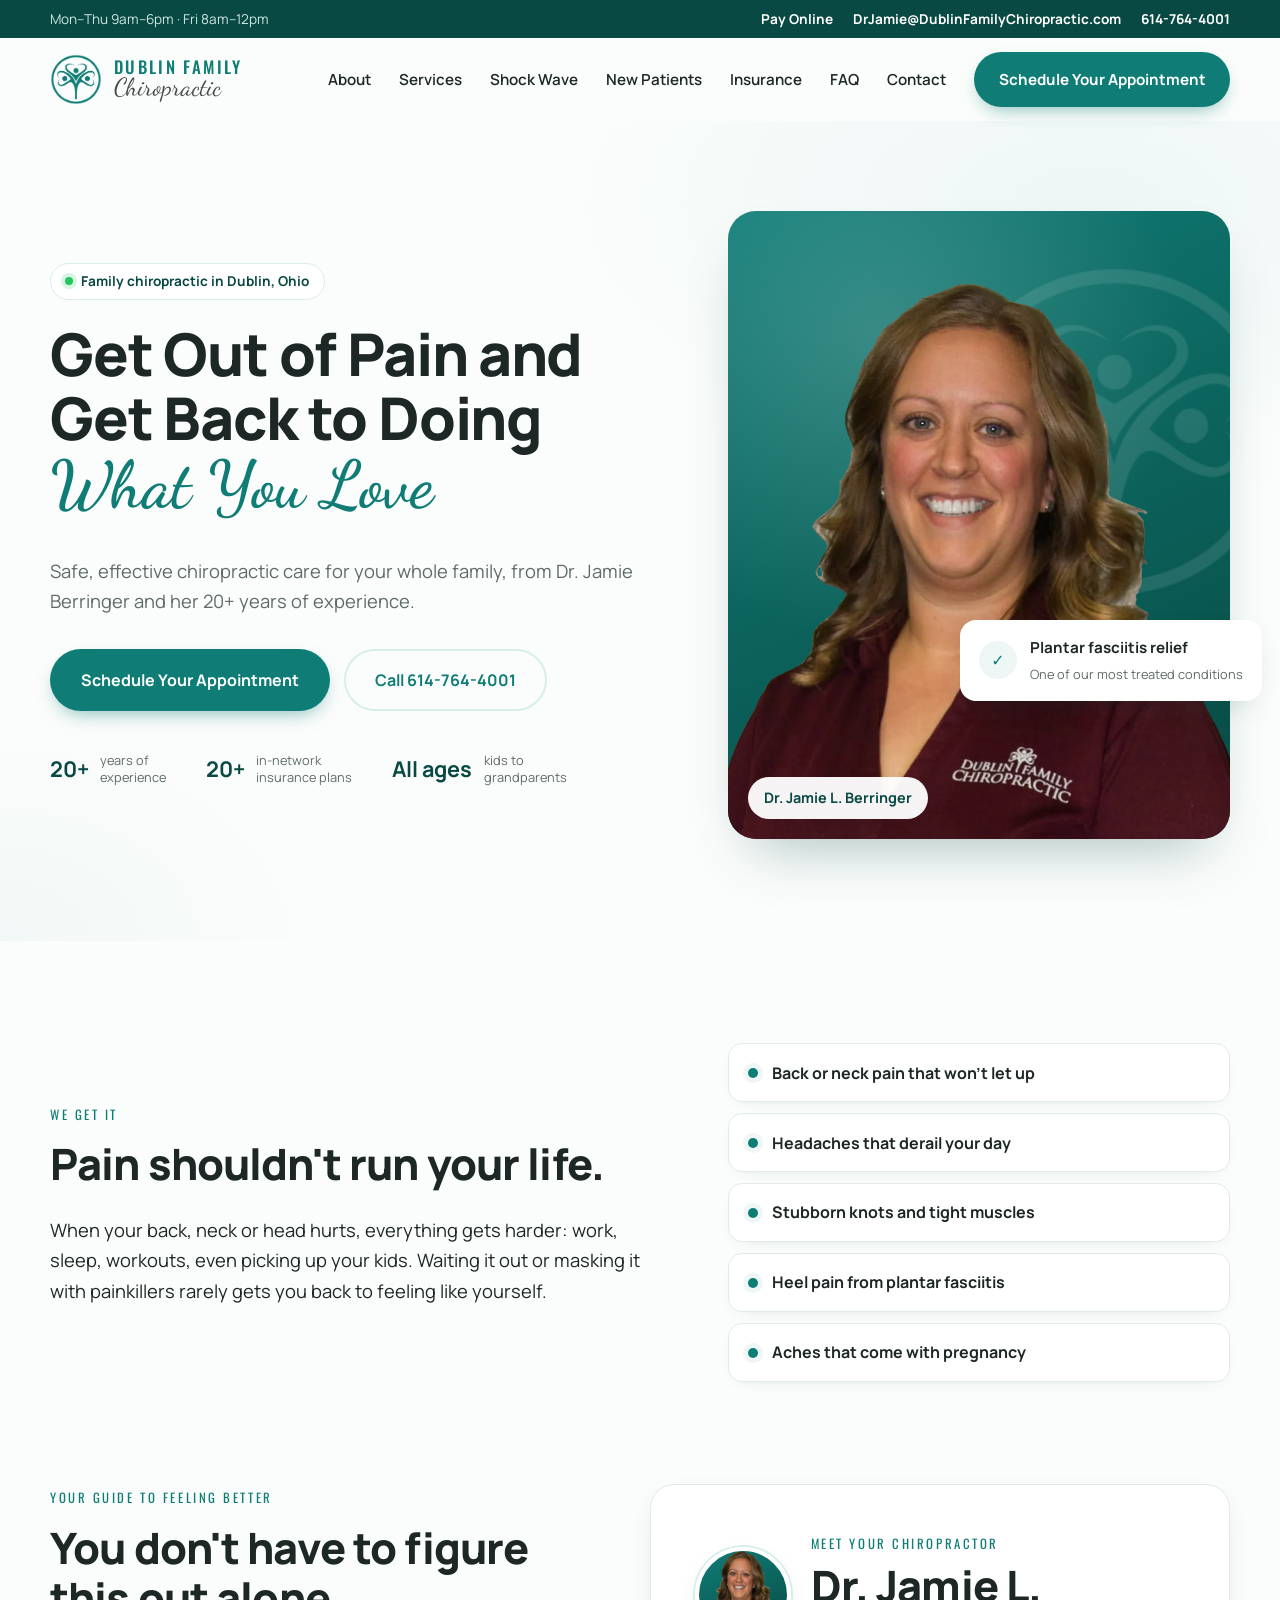
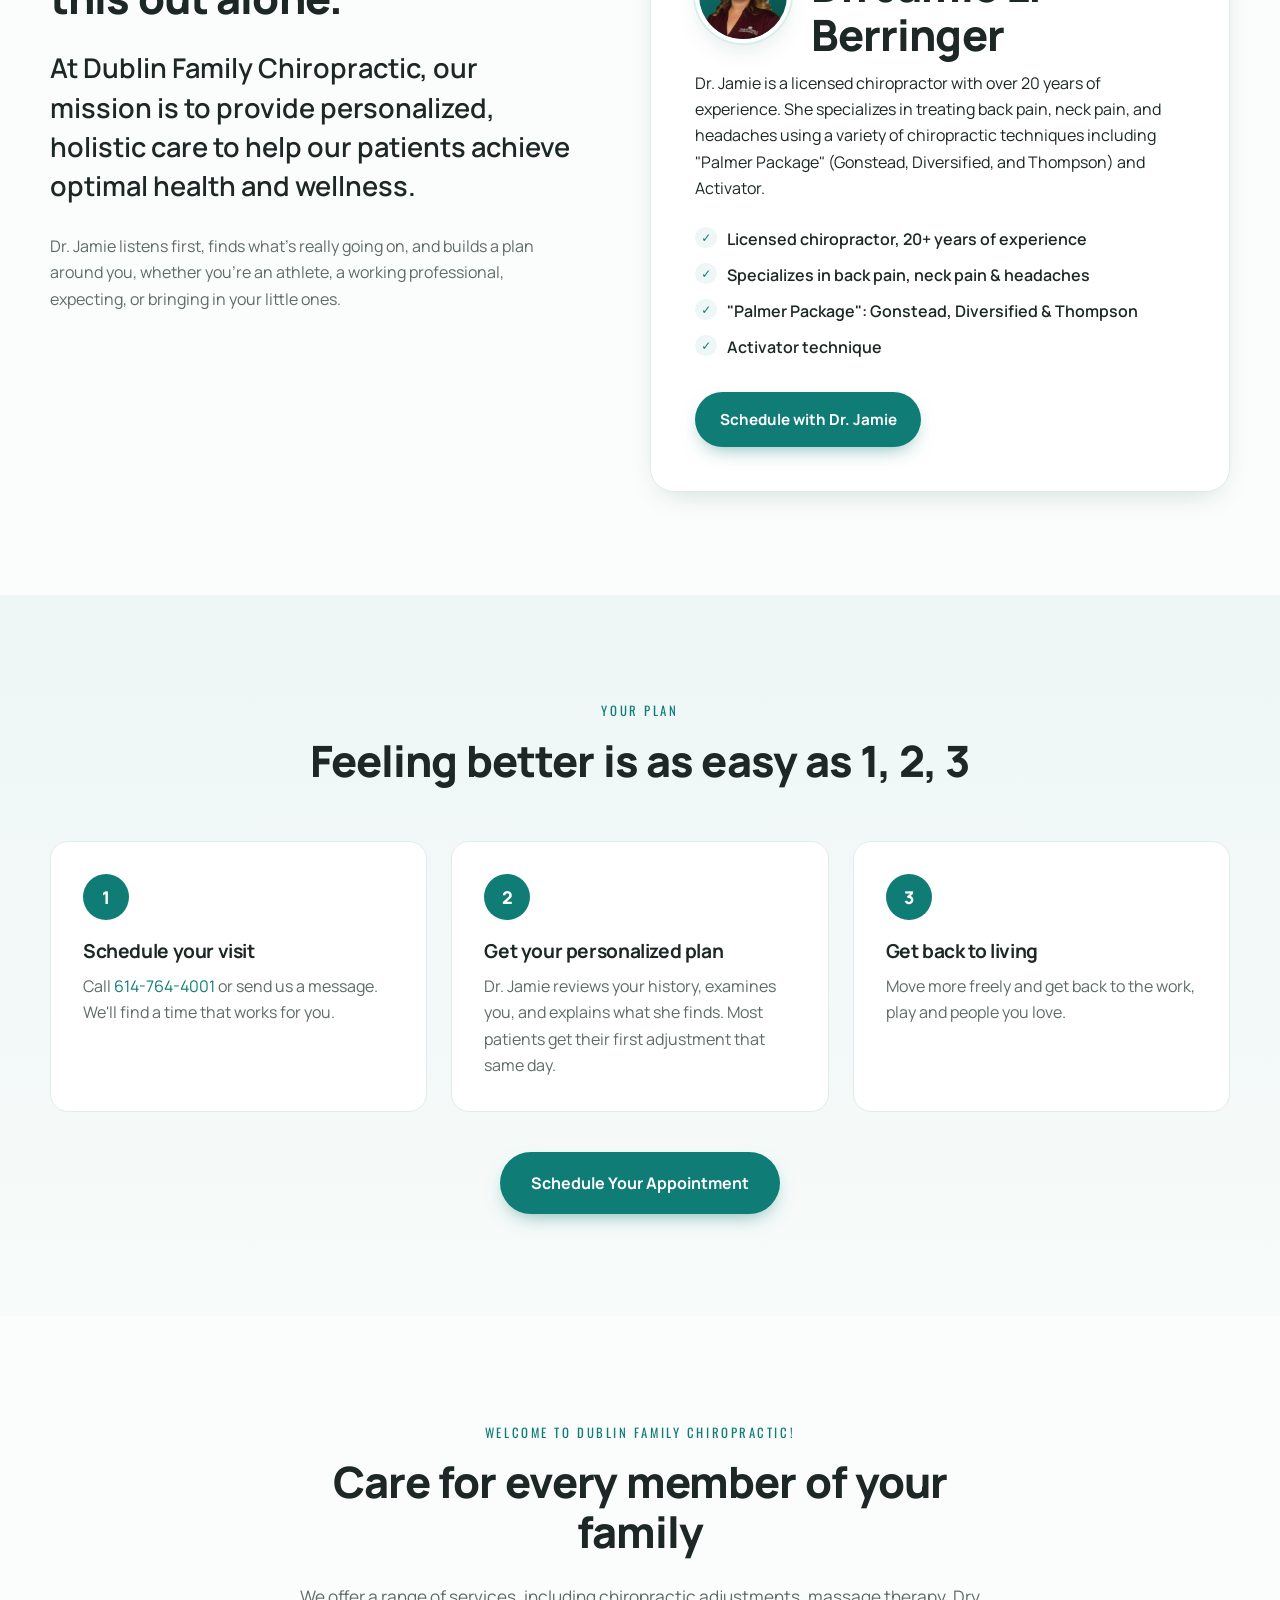
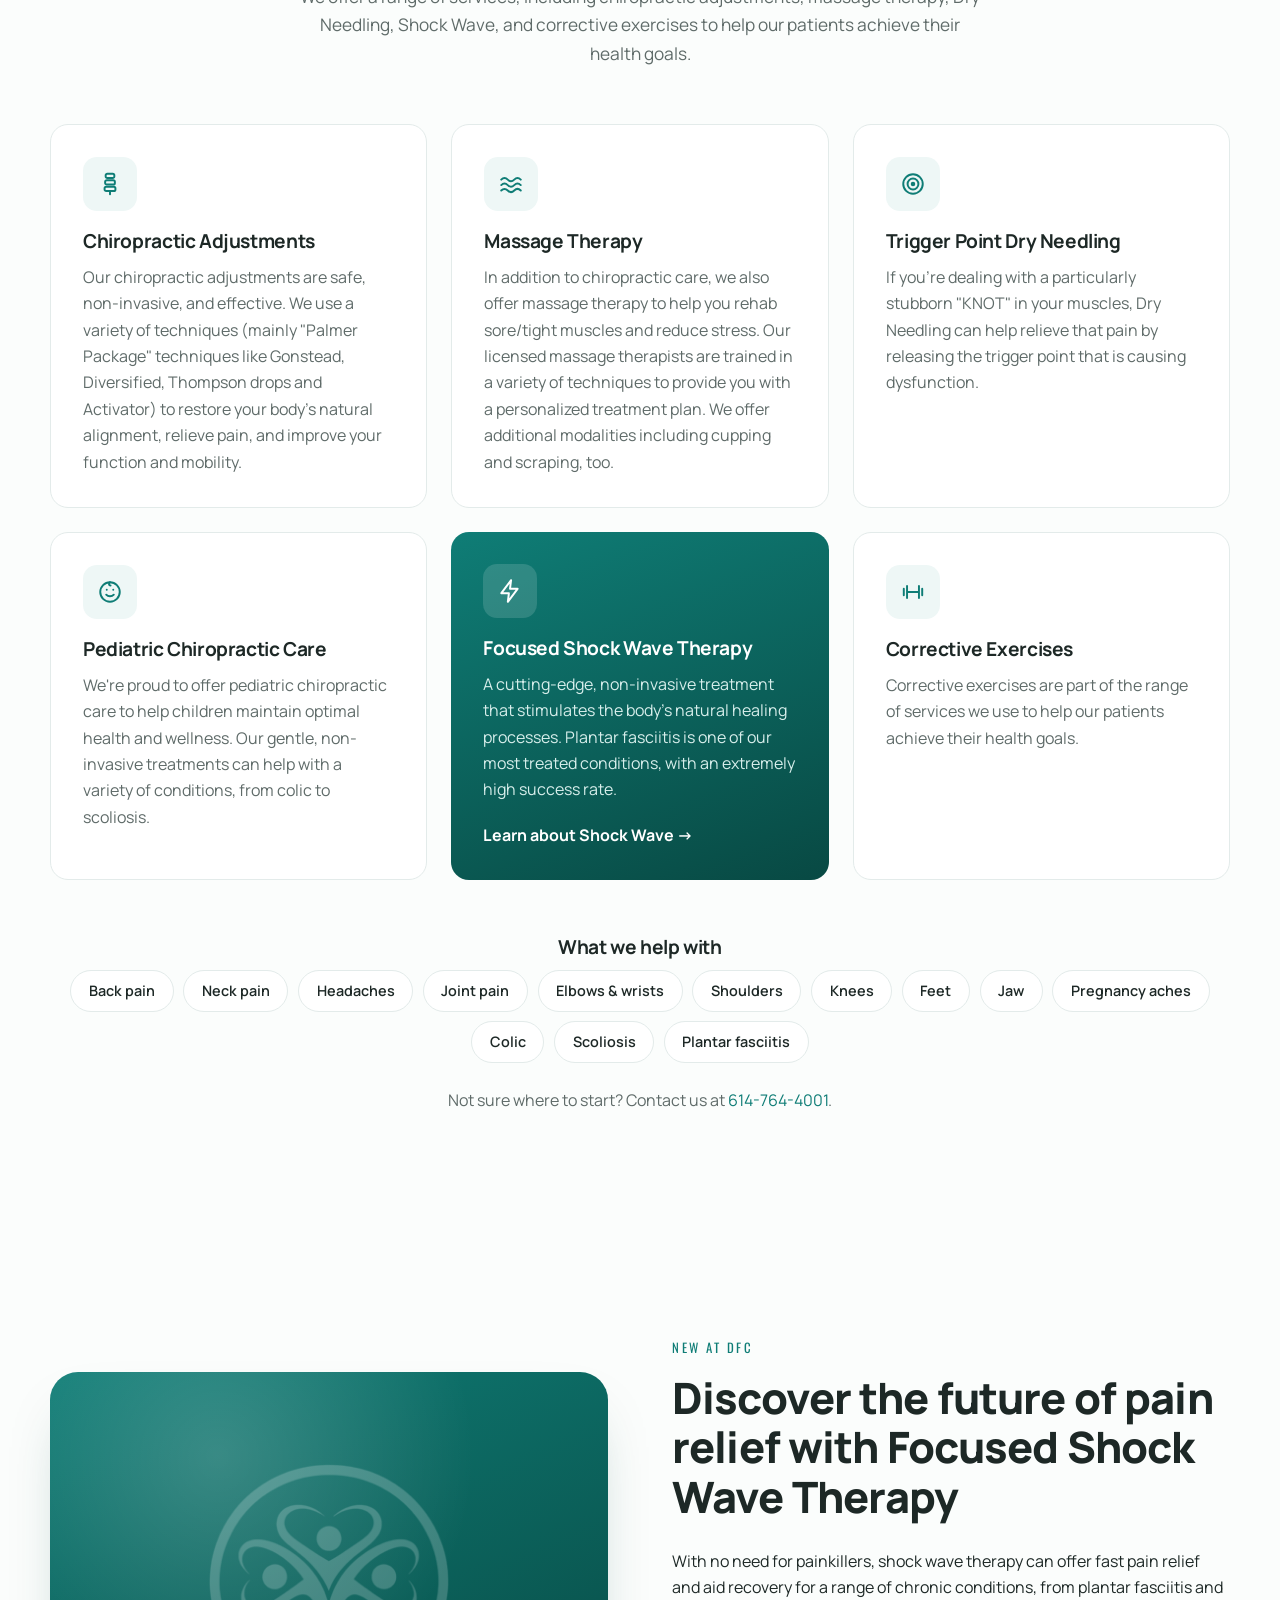
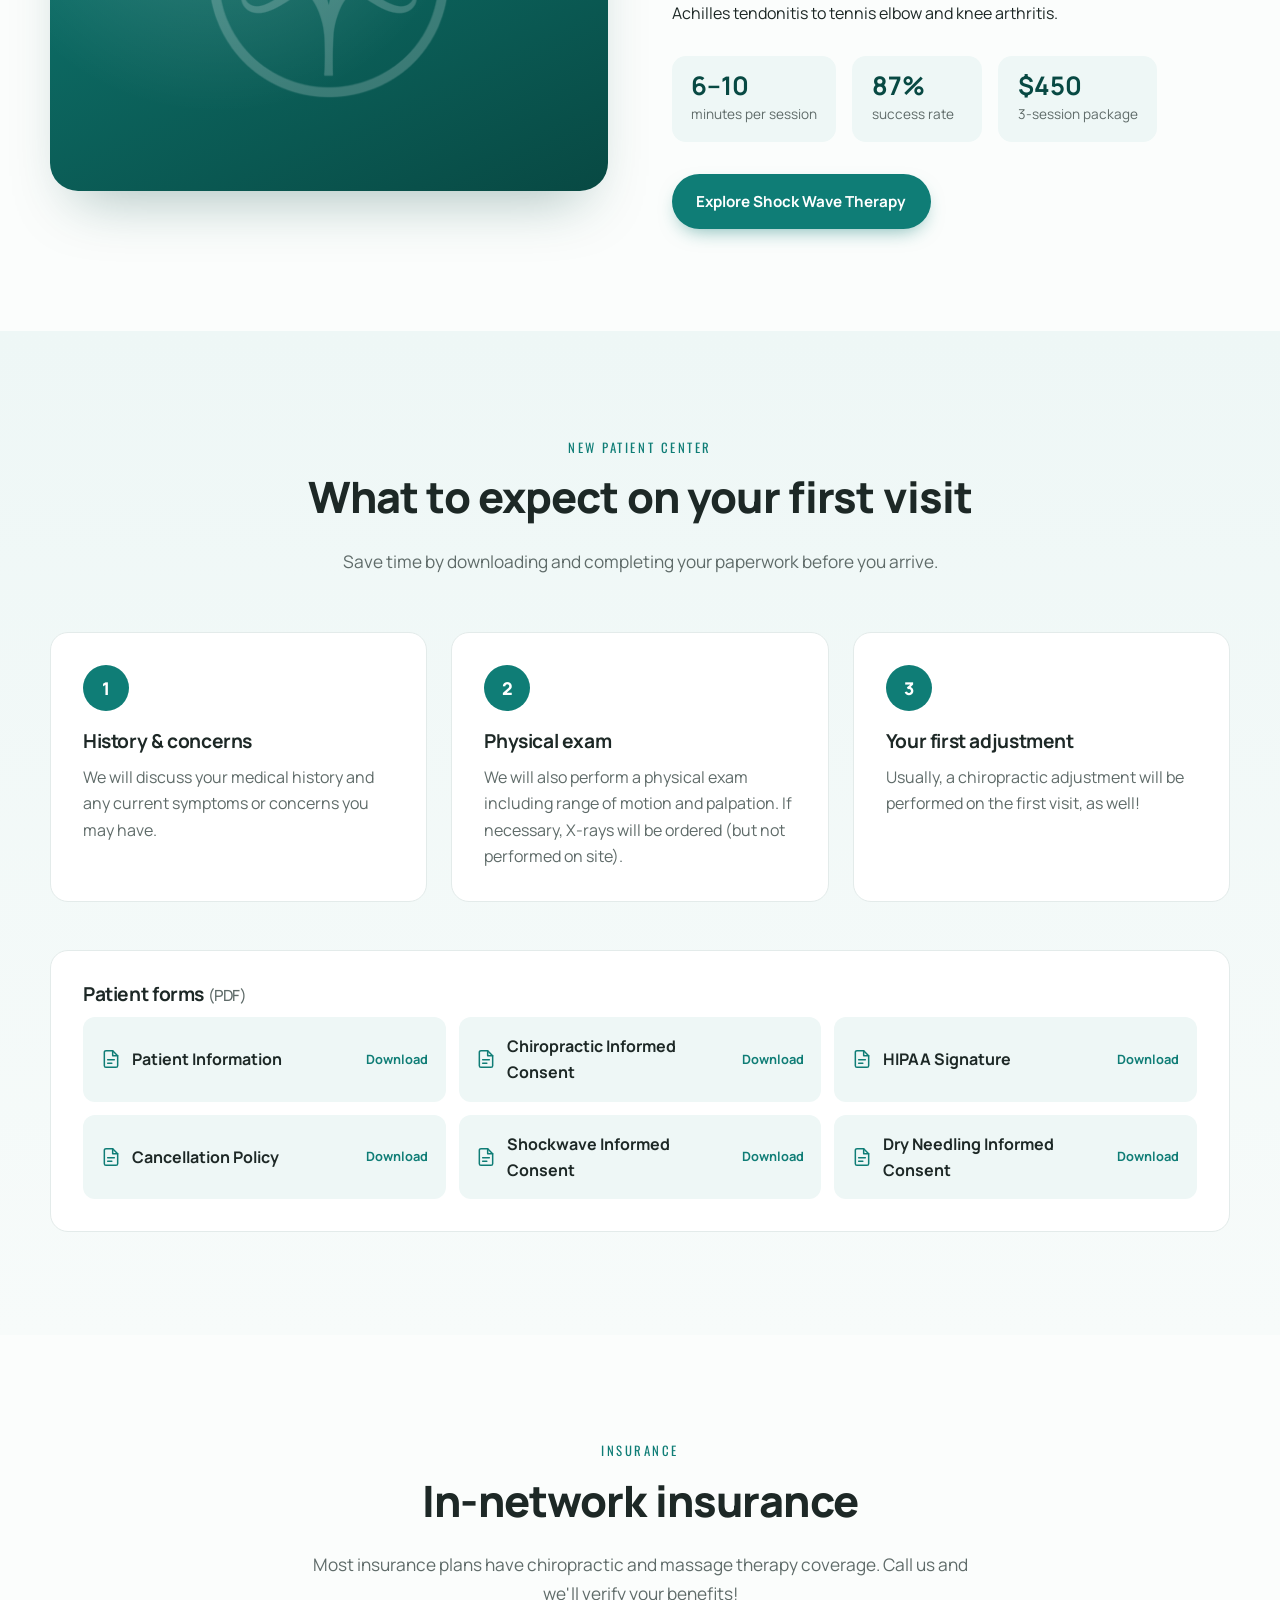
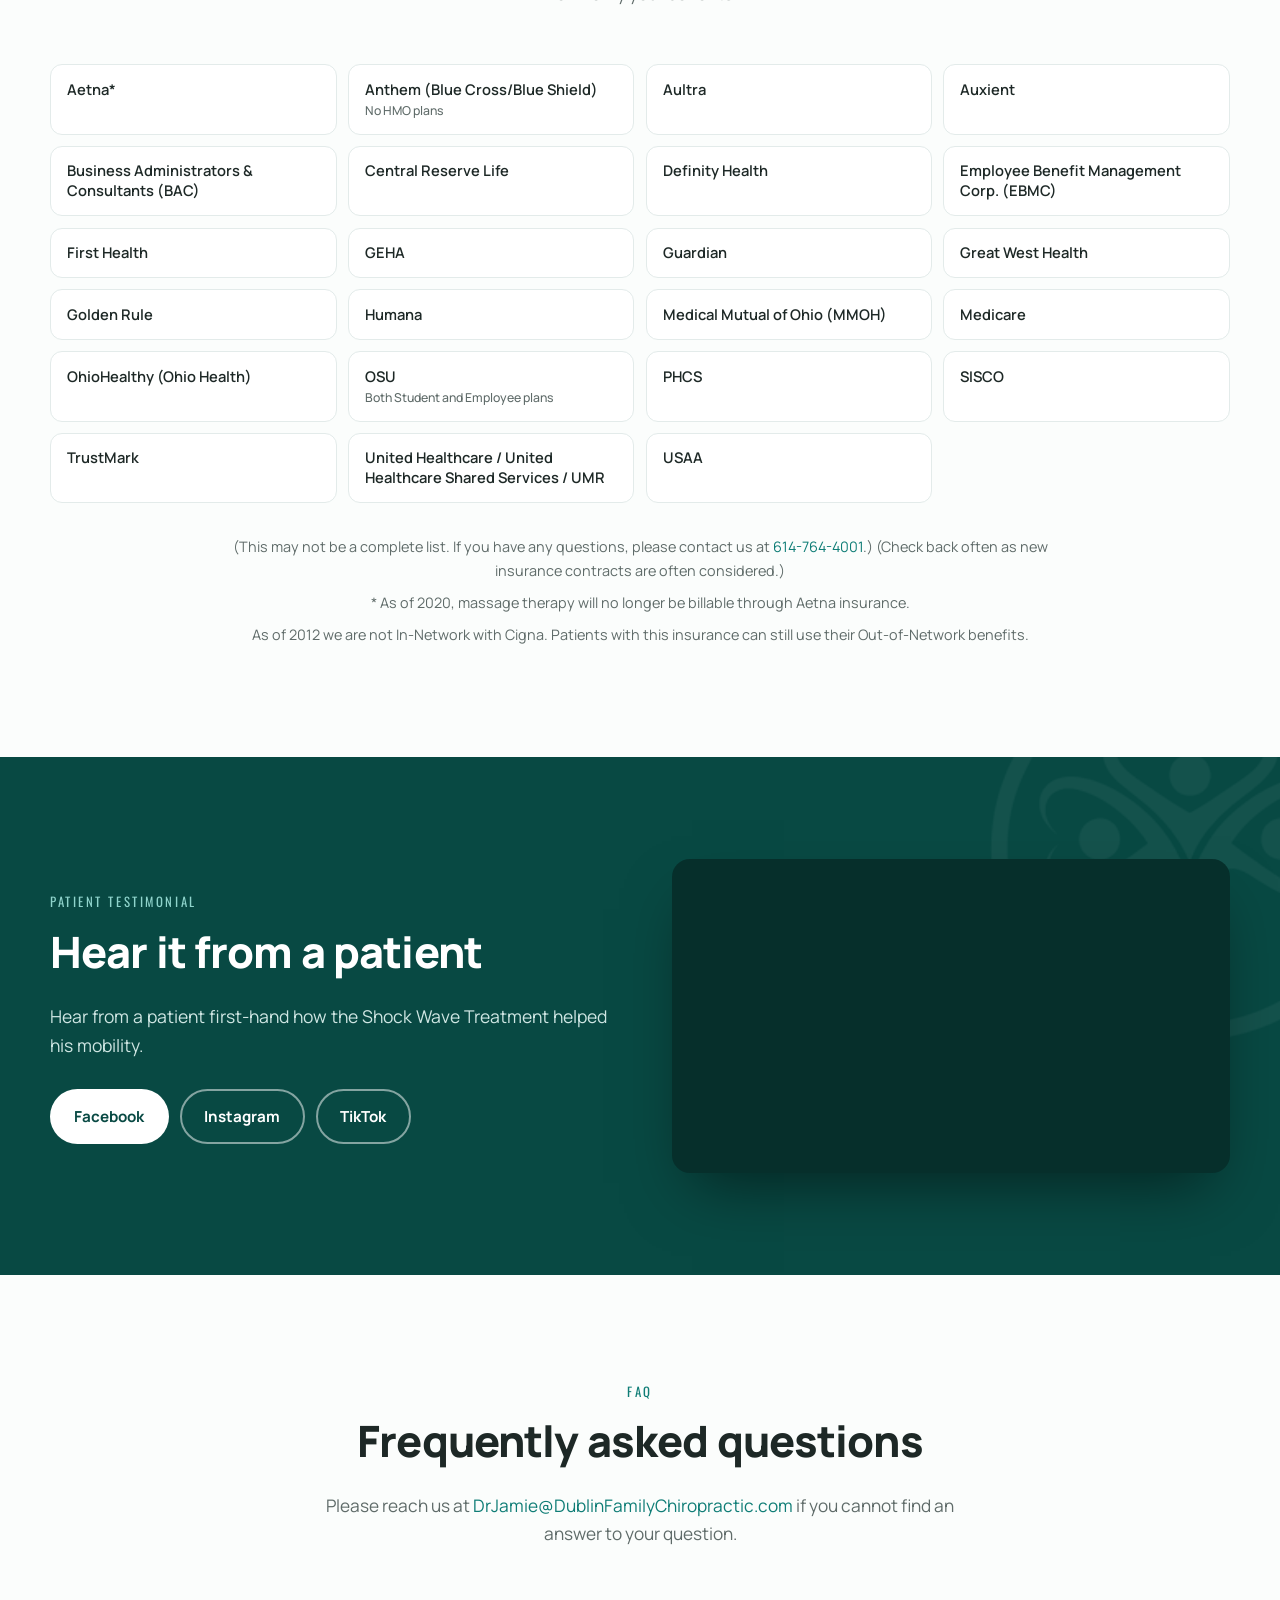
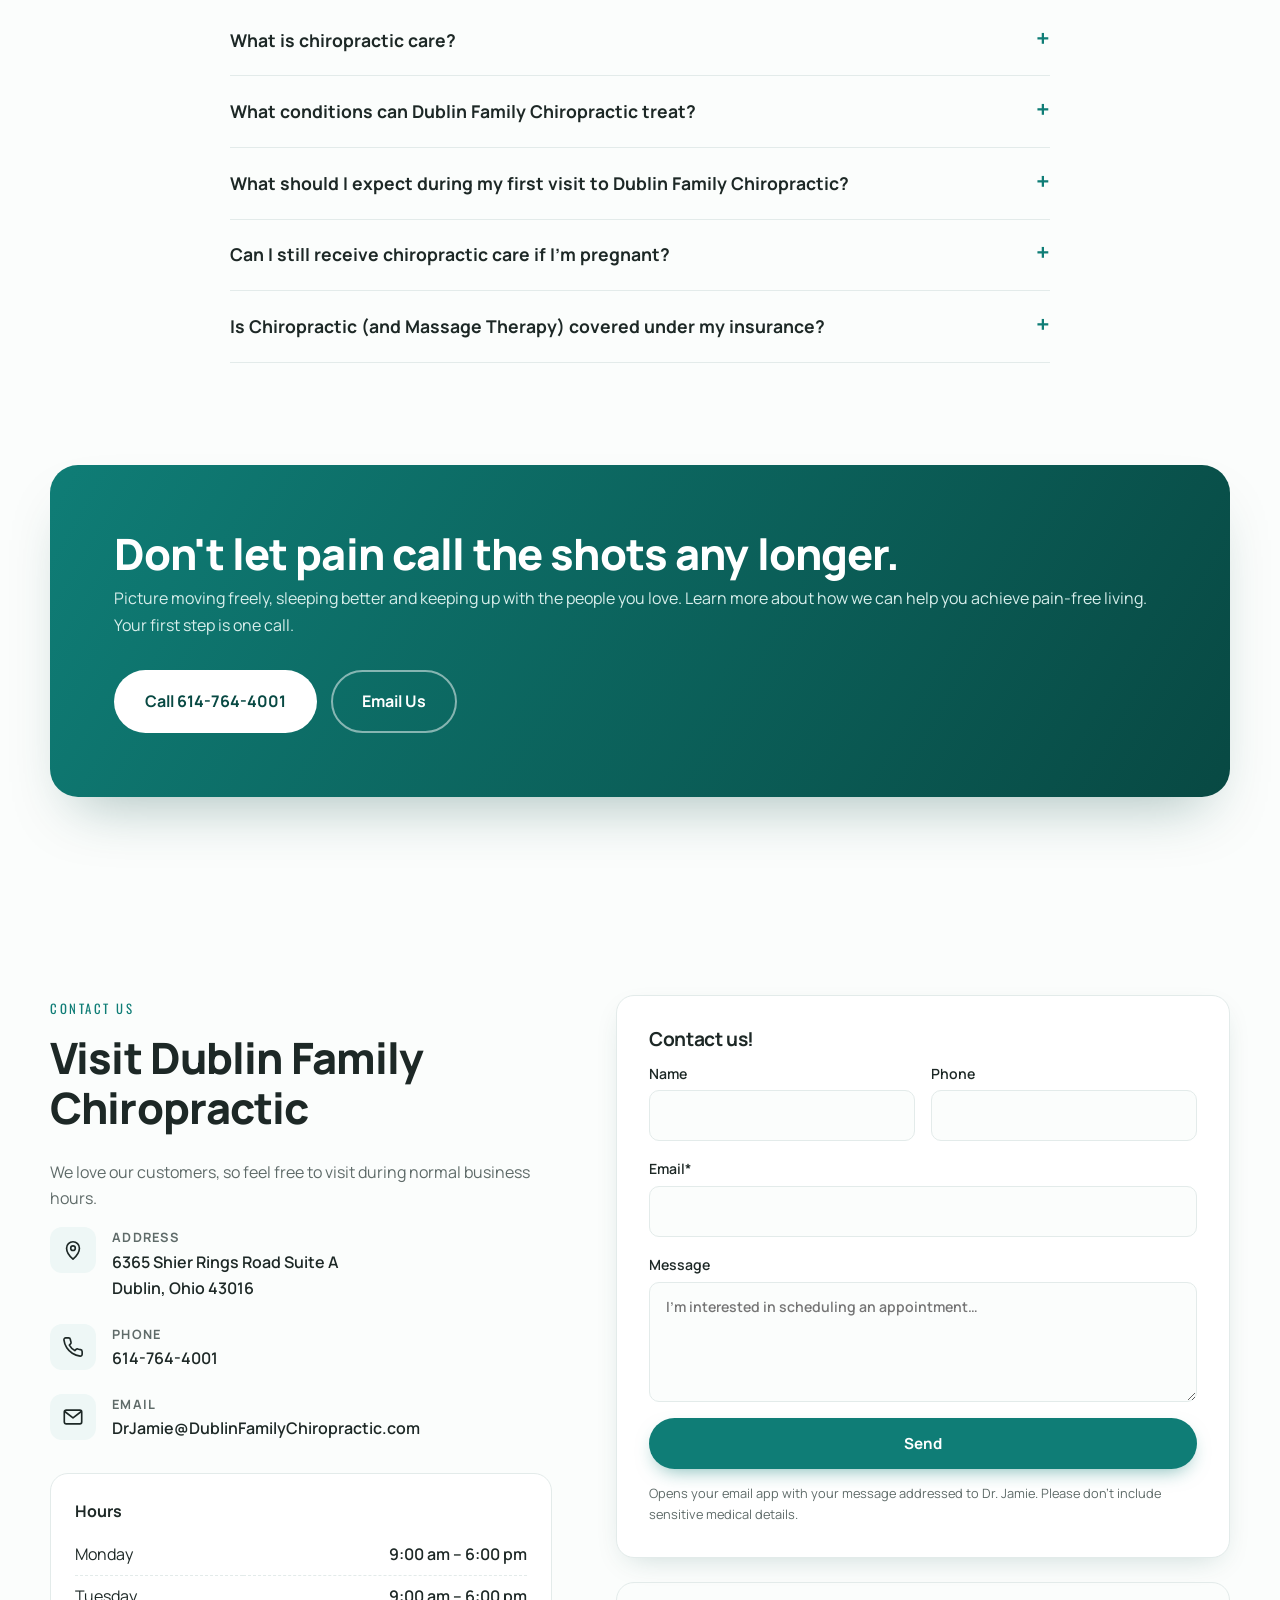
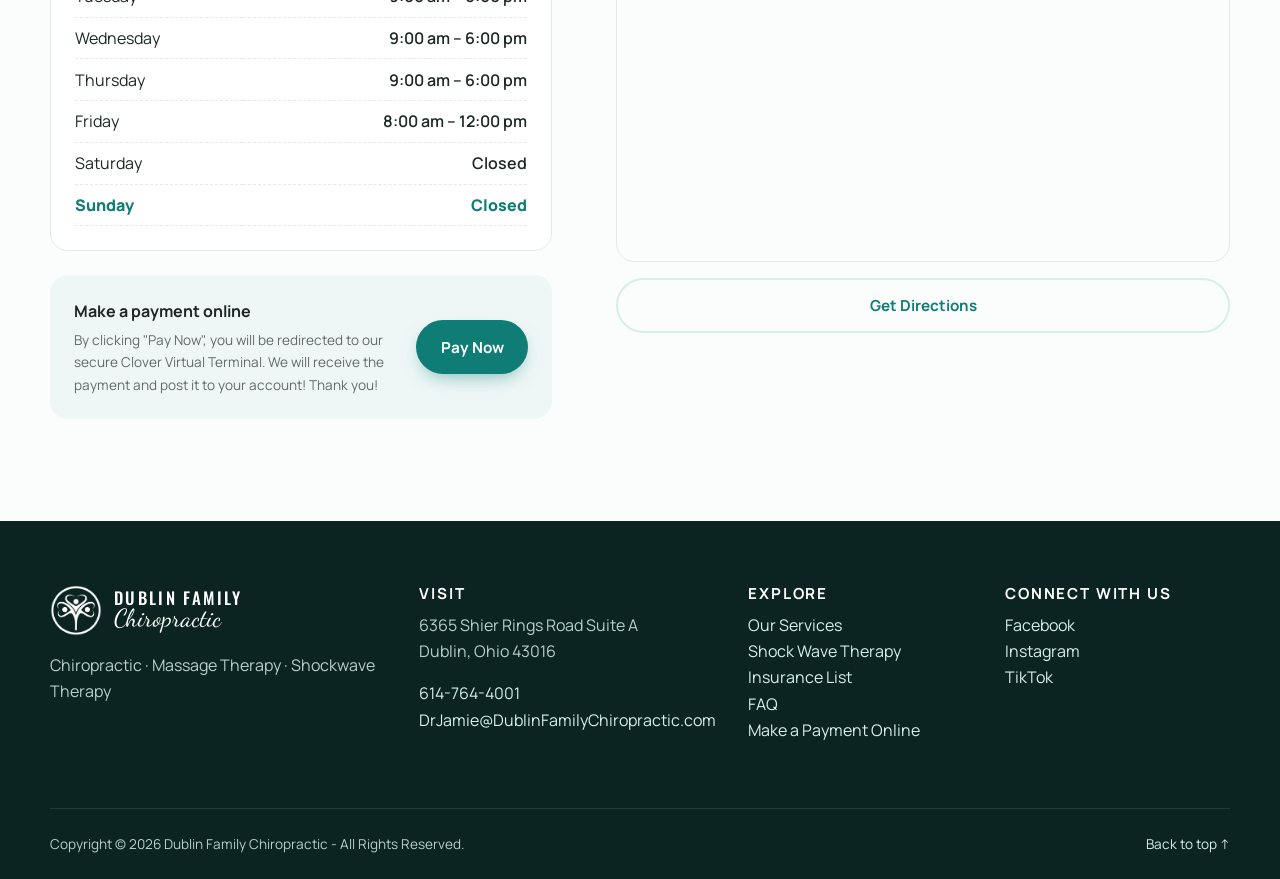
==== commit de5f2ec3: "Fold the nav bar into a circular logo badge on scroll After scrolling down, the header bar animates " ====
--- a/index.html
+++ b/index.html
@@ -61,6 +61,7 @@
 
   <!-- ============ HEADER ============ -->
   <header class="header" id="top">
+   <div class="header__bar">
     <div class="container header__inner">
       <a href="#top" class="brand" aria-label="Dublin Family Chiropractic home">
         <img src="assets/logo-icon.png" alt="" class="brand__icon" width="52" height="51">
@@ -85,6 +86,7 @@
         <span></span><span></span><span></span>
       </button>
     </div>
+   </div>
   </header>
 
   <main>
--- a/styles.css
+++ b/styles.css
@@ -24,7 +24,7 @@
 *, *::before, *::after { box-sizing: border-box; }
 html { overflow-x: clip; scroll-behavior: smooth; scroll-padding-top: 90px; }
 body {
-  margin: 0; overflow-x: hidden;
+  margin: 0;
   font-family: "Manrope", system-ui, -apple-system, Segoe UI, Roboto, sans-serif;
   color: var(--ink);
   background: var(--bg);
@@ -67,12 +67,13 @@
 .topbar a { color: #fff; font-weight: 700; }
 .topbar__right { display: flex; gap: 1.25rem; align-items: center; }
 
-.header {
-  position: sticky; top: 0; z-index: 50;
-  background: rgba(251,253,252,.85); backdrop-filter: saturate(160%) blur(14px);
+.header { position: sticky; top: 0; z-index: 50; pointer-events: none; }
+.header__bar {
+  pointer-events: auto;
+  background: rgba(251,253,252,.9); backdrop-filter: saturate(160%) blur(14px);
   border-bottom: 1px solid transparent; transition: border-color .2s, box-shadow .2s;
 }
-.header.scrolled { border-color: var(--line); box-shadow: 0 6px 20px -16px rgba(0,0,0,.3); }
+.header.scrolled .header__bar { border-color: var(--line); box-shadow: 0 6px 20px -16px rgba(0,0,0,.3); }
 .header__inner { display: flex; align-items: center; justify-content: space-between; padding: .85rem 0; }
 
 .brand { display: flex; align-items: center; gap: .75rem; color: var(--teal); }
@@ -292,7 +293,7 @@
   .float-card { left: 1rem; }
 }
 @media (max-width: 860px) {
-  .header { backdrop-filter: none; background: #fff; }
+  .header__bar { backdrop-filter: none; background: #fff; }
   .nav-toggle { display: block; }
   .nav {
     position: fixed; inset: 0 0 0 auto; width: min(320px, 85vw); background: #fff; flex-direction: column; align-items: flex-start;
@@ -445,3 +446,47 @@
 .pain-list li { padding-left: 1.2rem; }
 .pain-dot { width: 10px !important; height: 10px !important; border-radius: 50% !important; background: var(--teal) !important; box-shadow: 0 0 0 5px var(--teal-50); }
 .file-link__icon { color: var(--teal); display: inline-flex; }
+
+/* ==========================================================
+   Collapsing nav: the bar folds into a circular logo badge
+   on scroll; clicking the badge unfolds it again.
+   ========================================================== */
+.header__bar {
+  --cx: 120px; --cy: 50%; --r: 34px;
+  clip-path: circle(150vmax at var(--cx) var(--cy));
+  transition: clip-path .55s cubic-bezier(.7,0,.2,1), border-color .2s, box-shadow .2s, background .3s;
+}
+.header__inner > .nav, .header__inner > .nav-toggle, .brand__text { transition: opacity .25s ease .2s; }
+
+.header.is-collapsed { filter: drop-shadow(0 8px 16px rgba(8,73,67,.28)); }
+.header.is-collapsed .header__bar {
+  clip-path: circle(var(--r) at var(--cx) var(--cy));
+  background: #fff; border-color: transparent; box-shadow: none;
+}
+.header.is-collapsed .header__inner > .nav,
+.header.is-collapsed .header__inner > .nav-toggle,
+.header.is-collapsed .brand__text { opacity: 0; transition-delay: 0s; }
+.header.is-collapsed .brand { cursor: pointer; }
+.header.is-collapsed .brand__icon { animation: orb-in .5s ease .35s both; }
+.header.is-collapsed .brand:hover .brand__icon { transform: scale(1.08) rotate(-8deg); }
+.brand__icon { transition: transform .25s ease; }
+@keyframes orb-in { from { transform: scale(.7) rotate(-30deg); } to { transform: none; } }
+
+/* tiny hint ring so the badge reads as a button */
+.header.is-collapsed .brand::after {
+  content: ""; position: absolute; width: calc(var(--r) * 2 - 6px); height: calc(var(--r) * 2 - 6px);
+  border-radius: 50%; border: 2px solid var(--teal-100); pointer-events: none;
+  animation: orb-ping 2.4s ease-out 1s 2;
+}
+.brand { position: relative; }
+.brand::after { left: 26px; top: 50%; transform: translate(-50%, -50%); }
+@keyframes orb-ping { from { opacity: 1; transform: translate(-50%,-50%) scale(1); } to { opacity: 0; transform: translate(-50%,-50%) scale(1.5); } }
+
+@media (max-width: 640px) {
+  .header__bar { --r: 30px; }
+  .brand::after { left: 22px; }
+}
+@media (prefers-reduced-motion: reduce) {
+  .header__bar, .brand__icon { transition: none; animation: none !important; }
+  .header.is-collapsed .brand::after { animation: none; }
+}
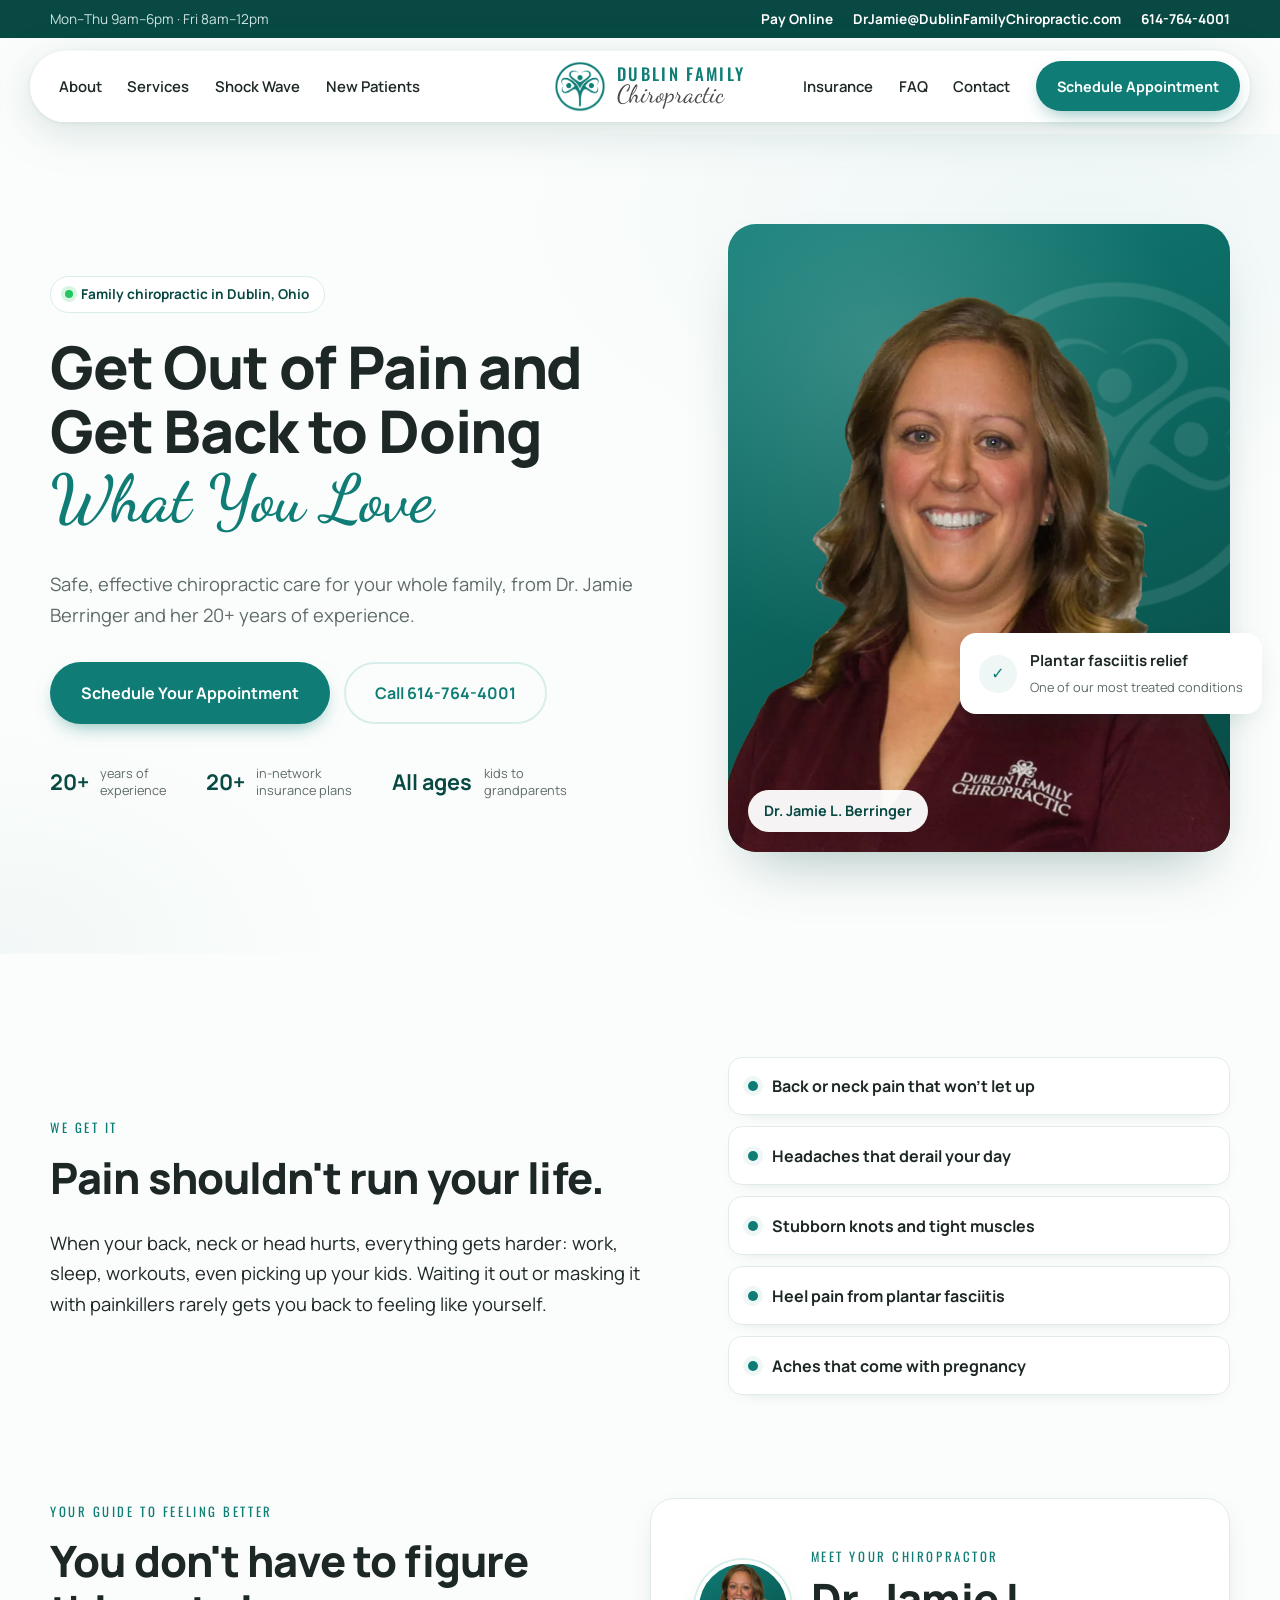
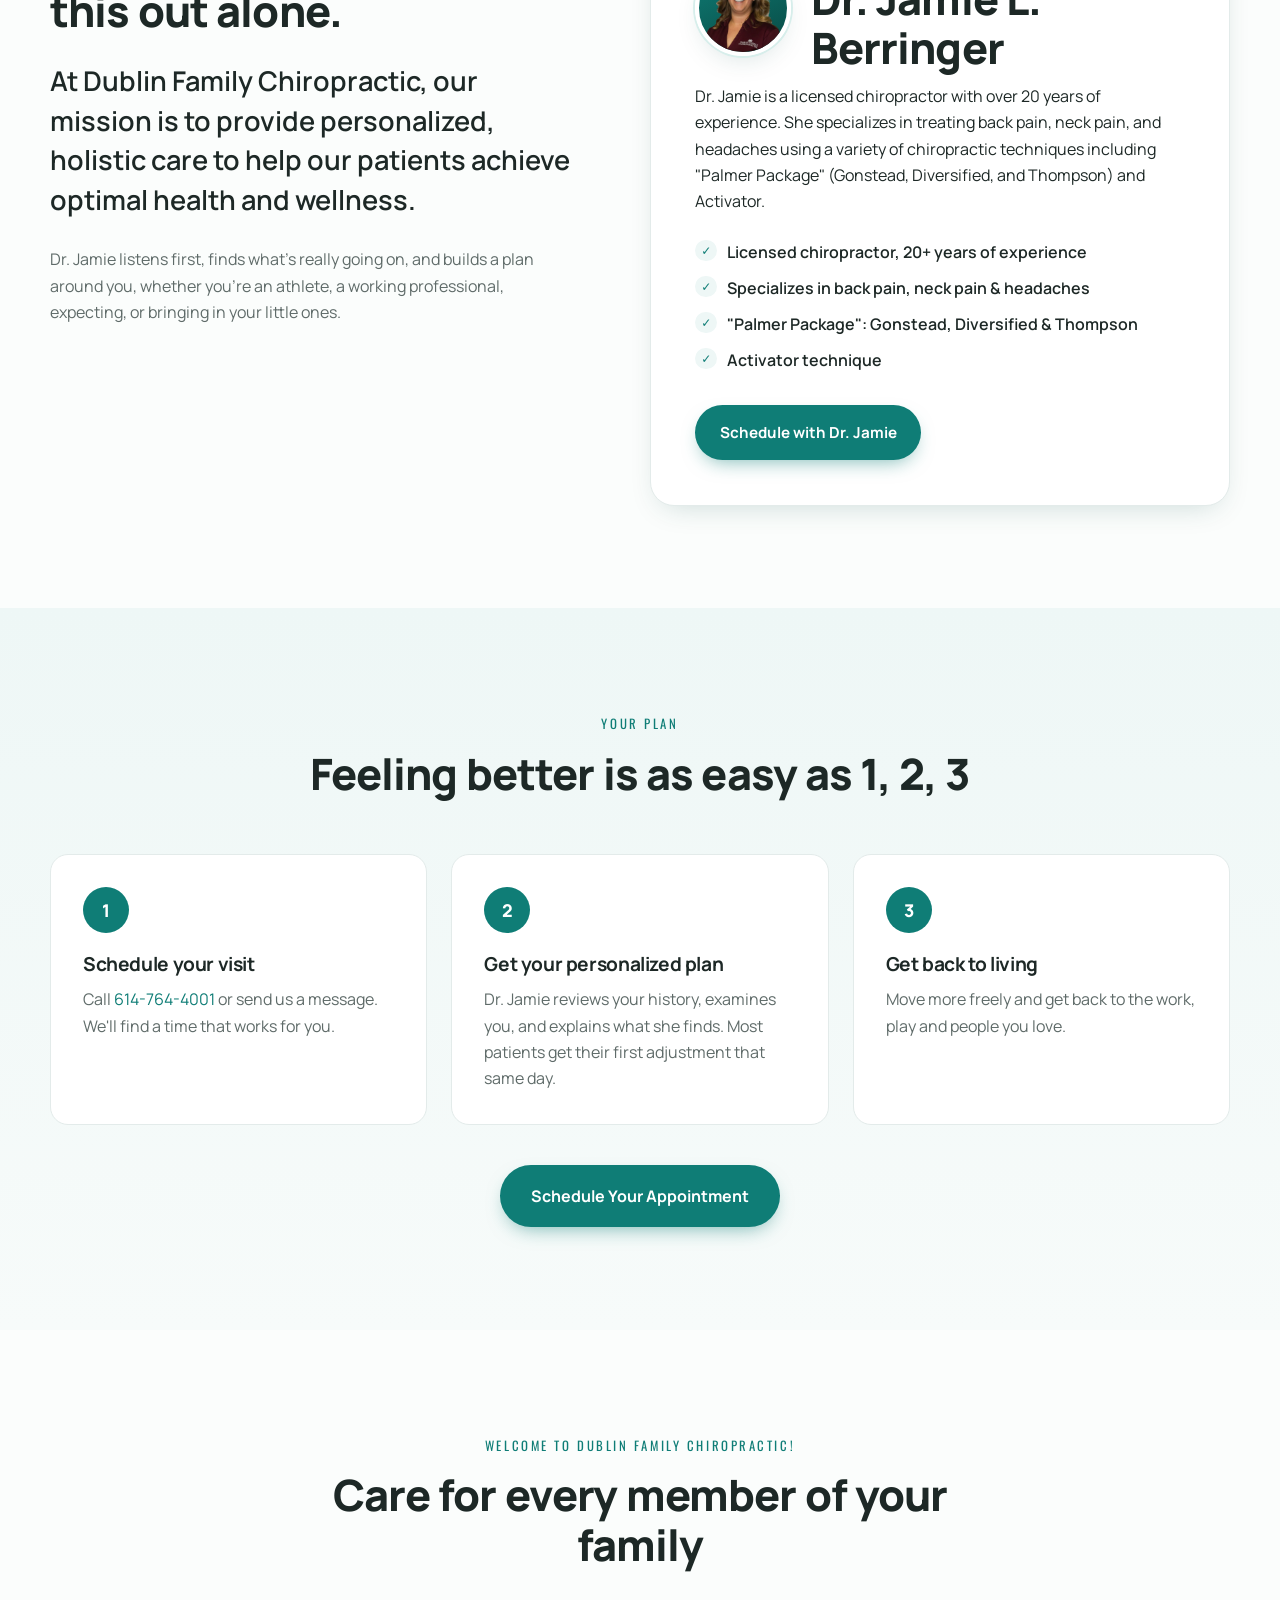
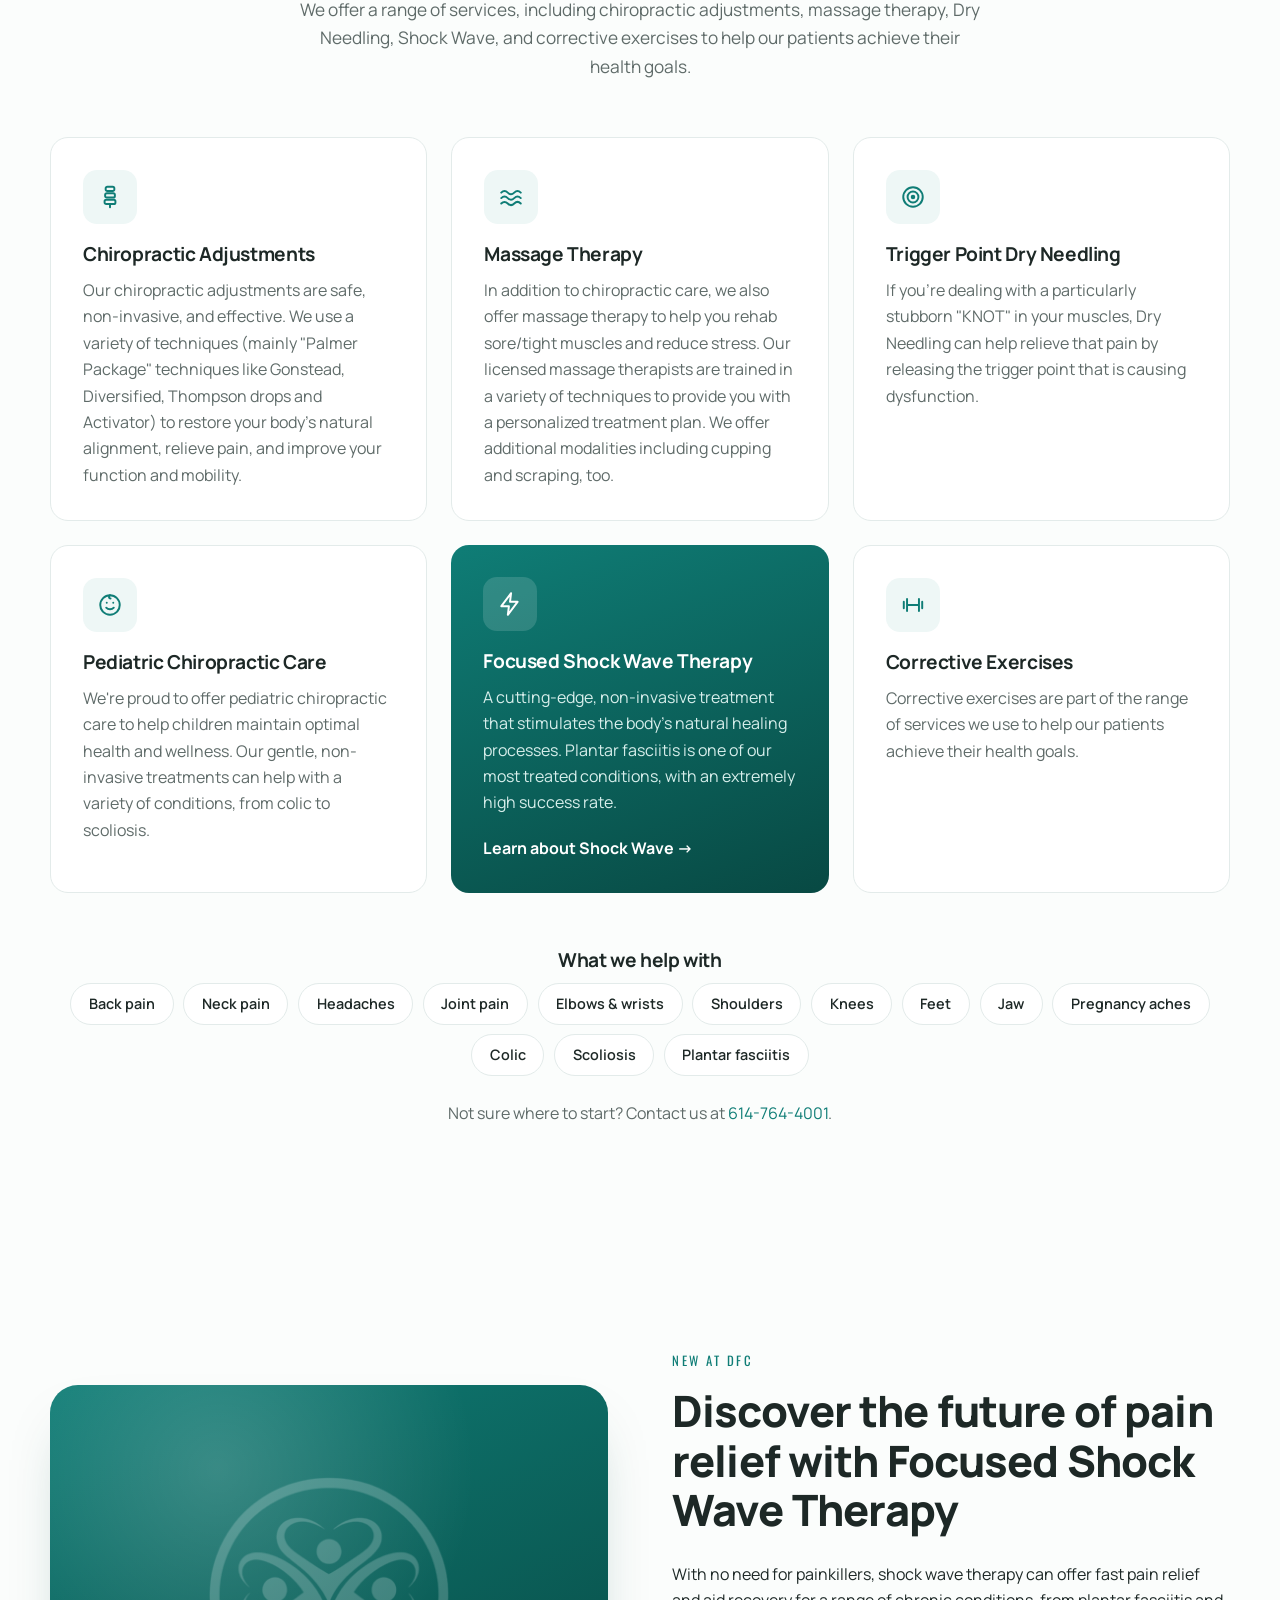
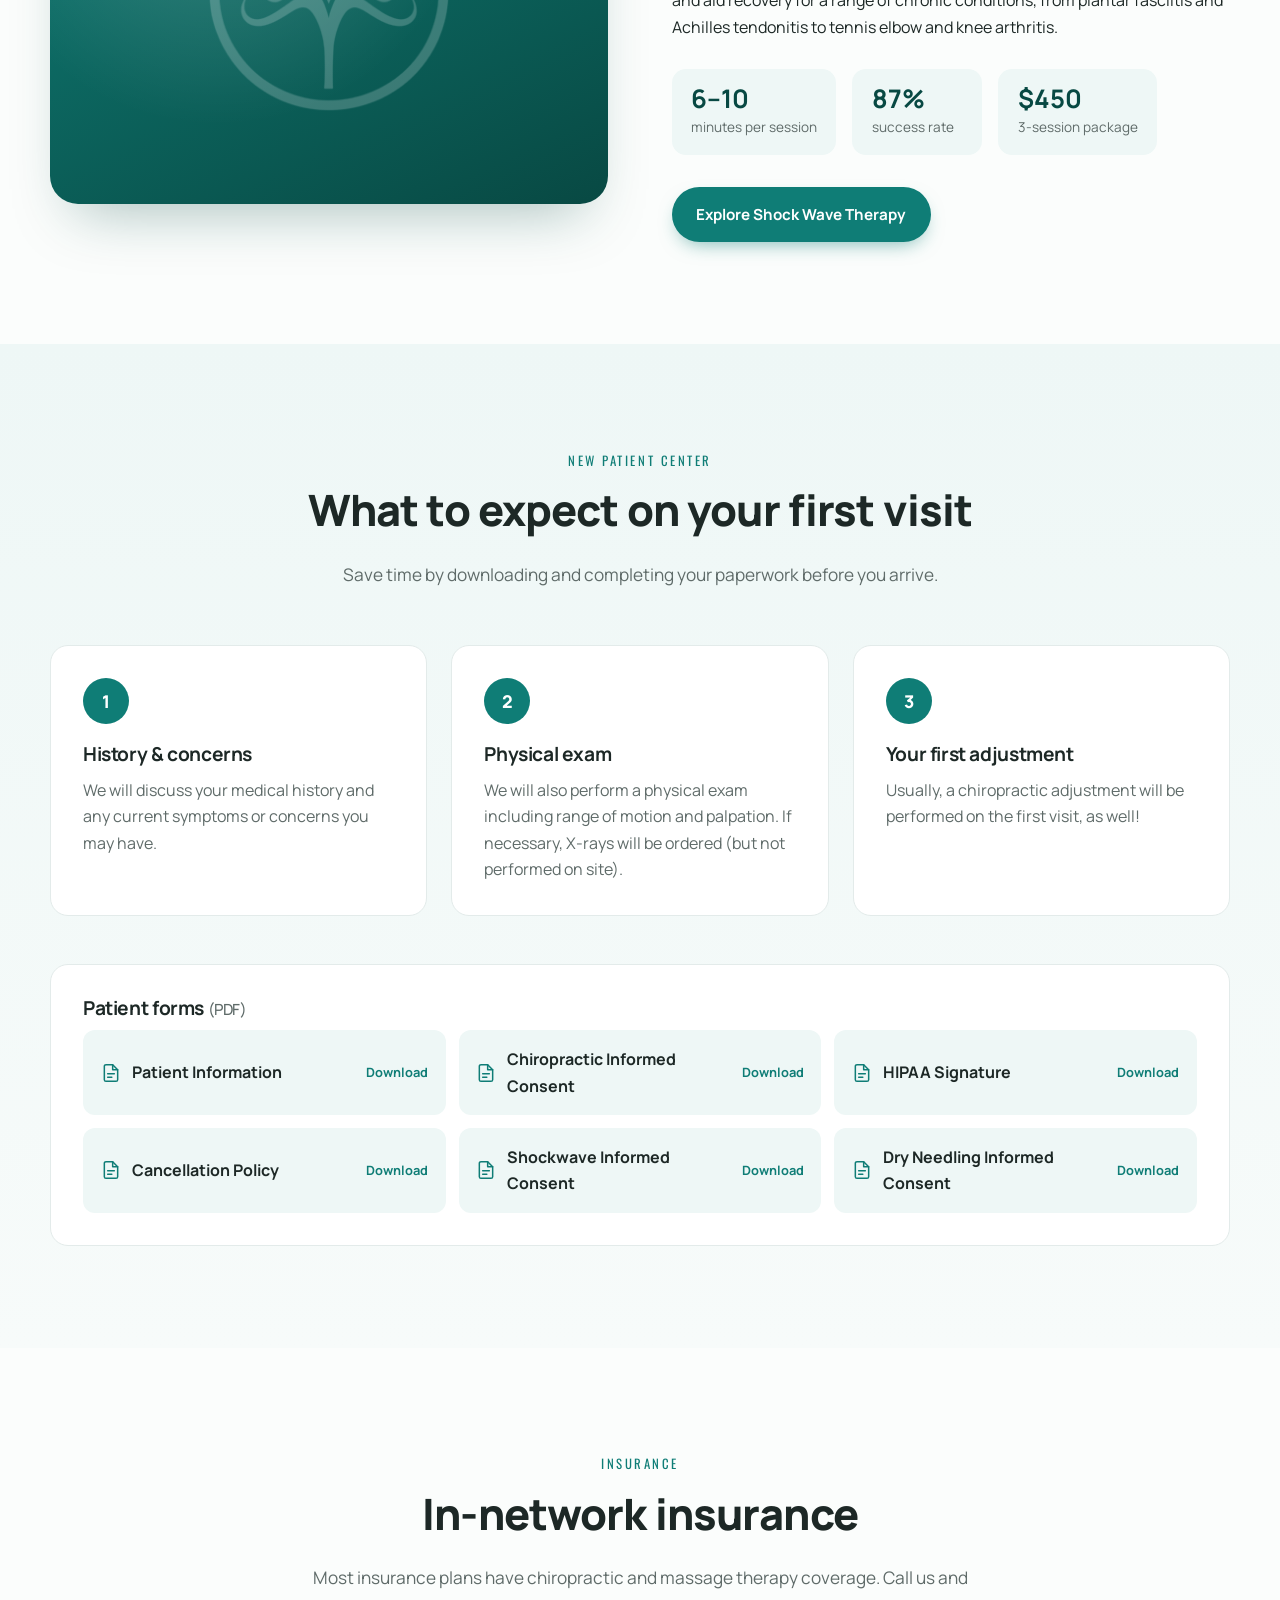
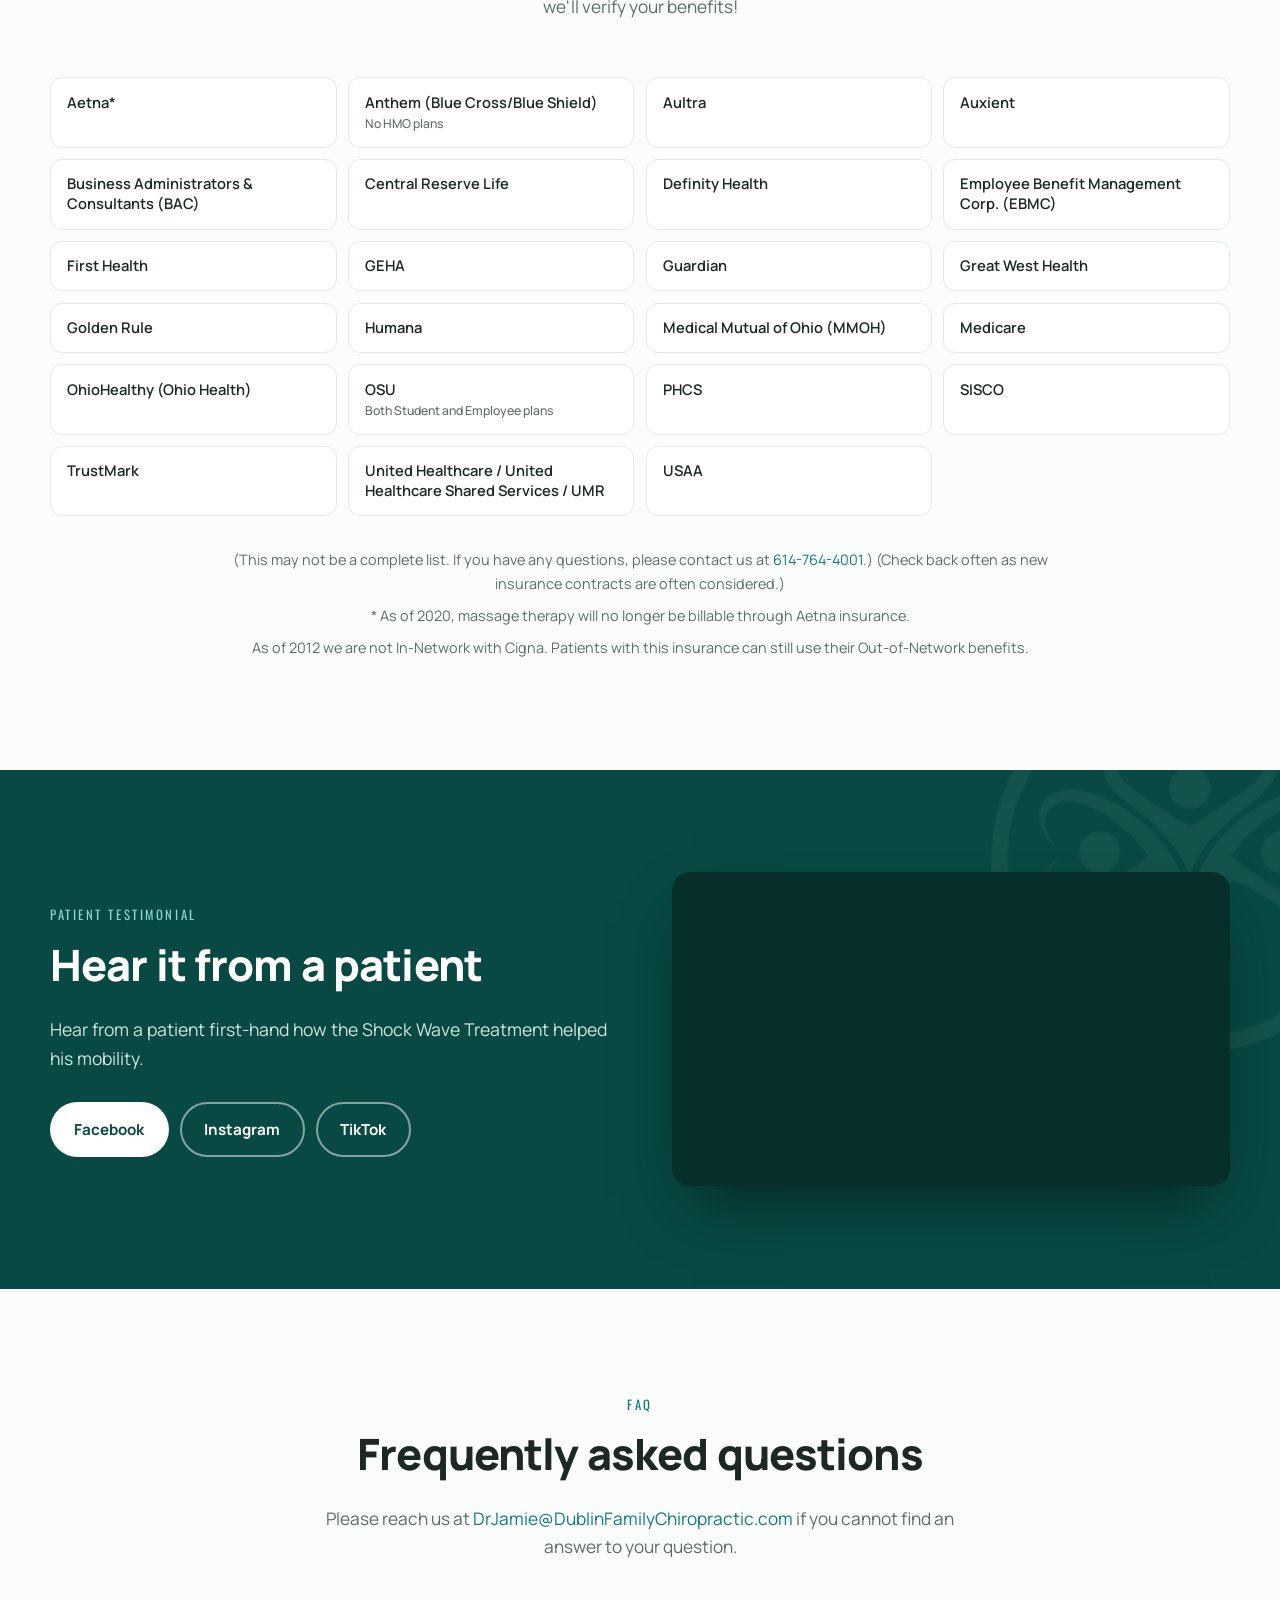
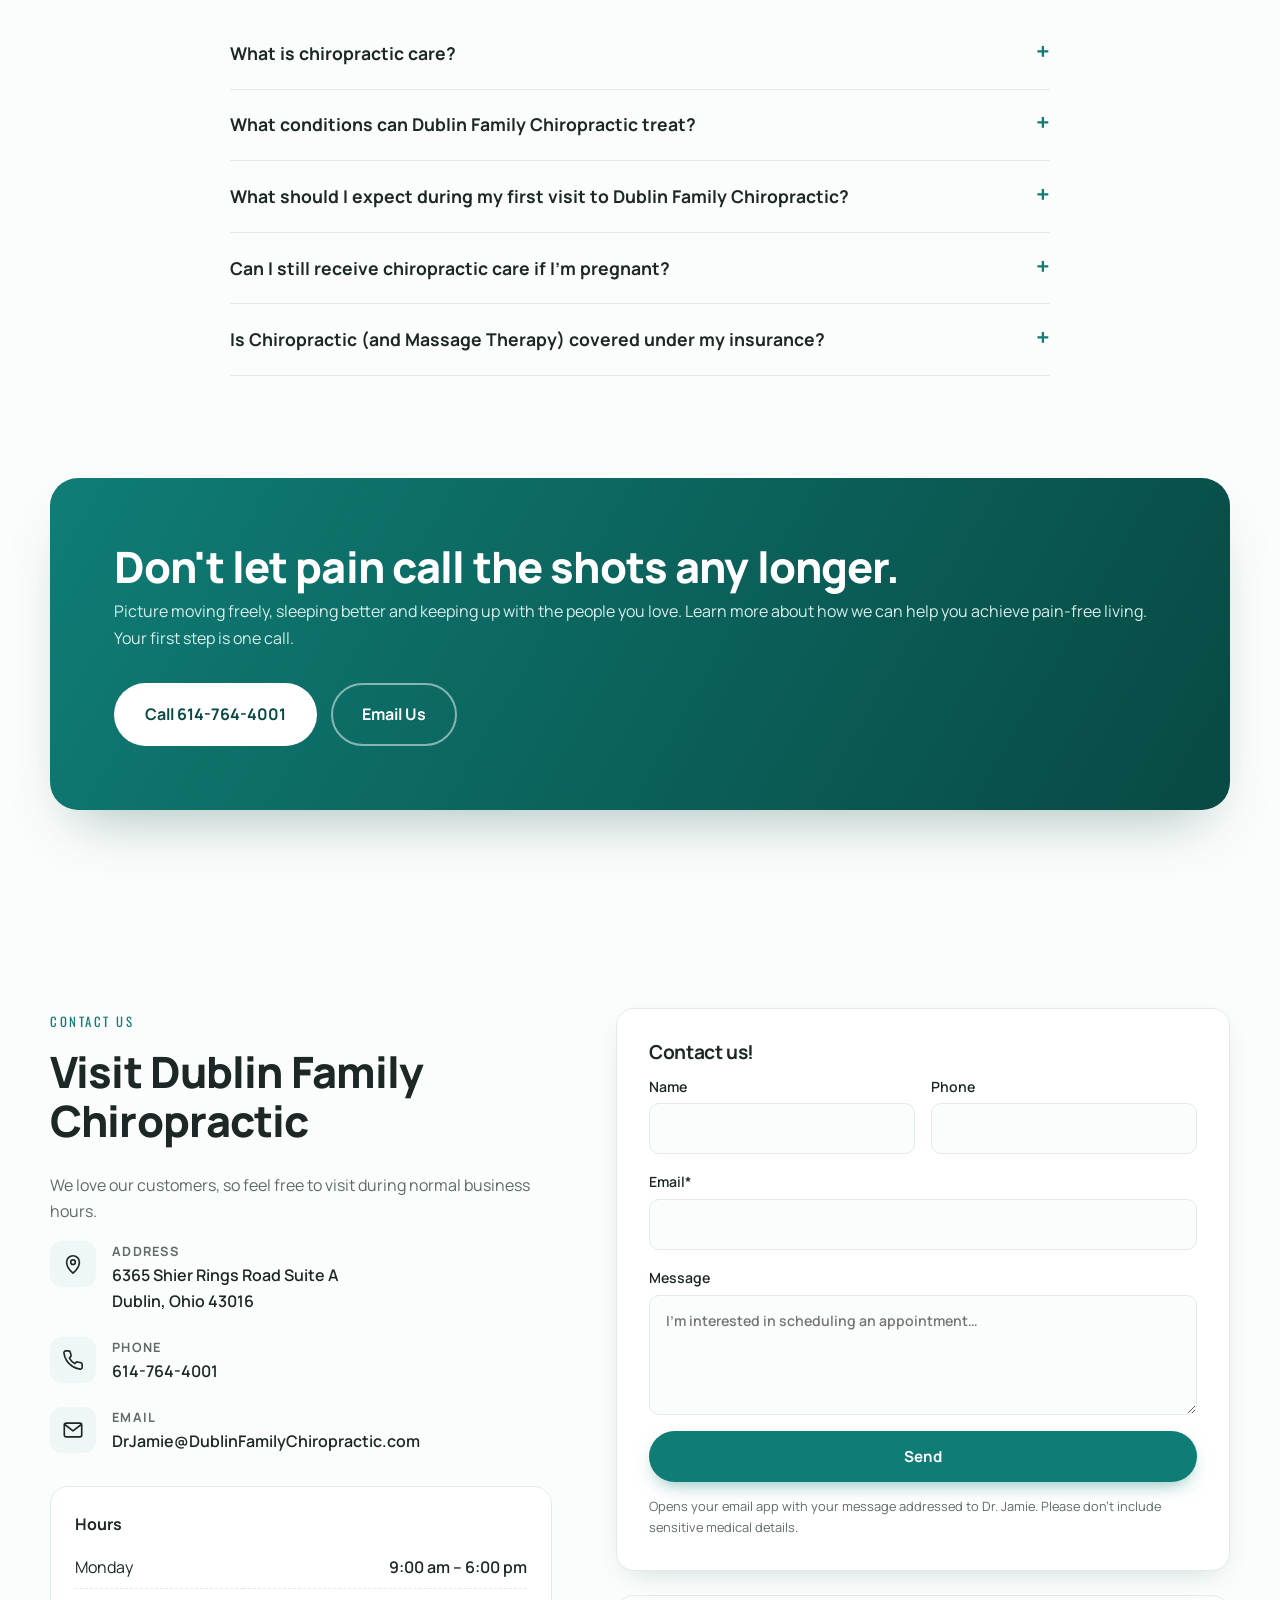
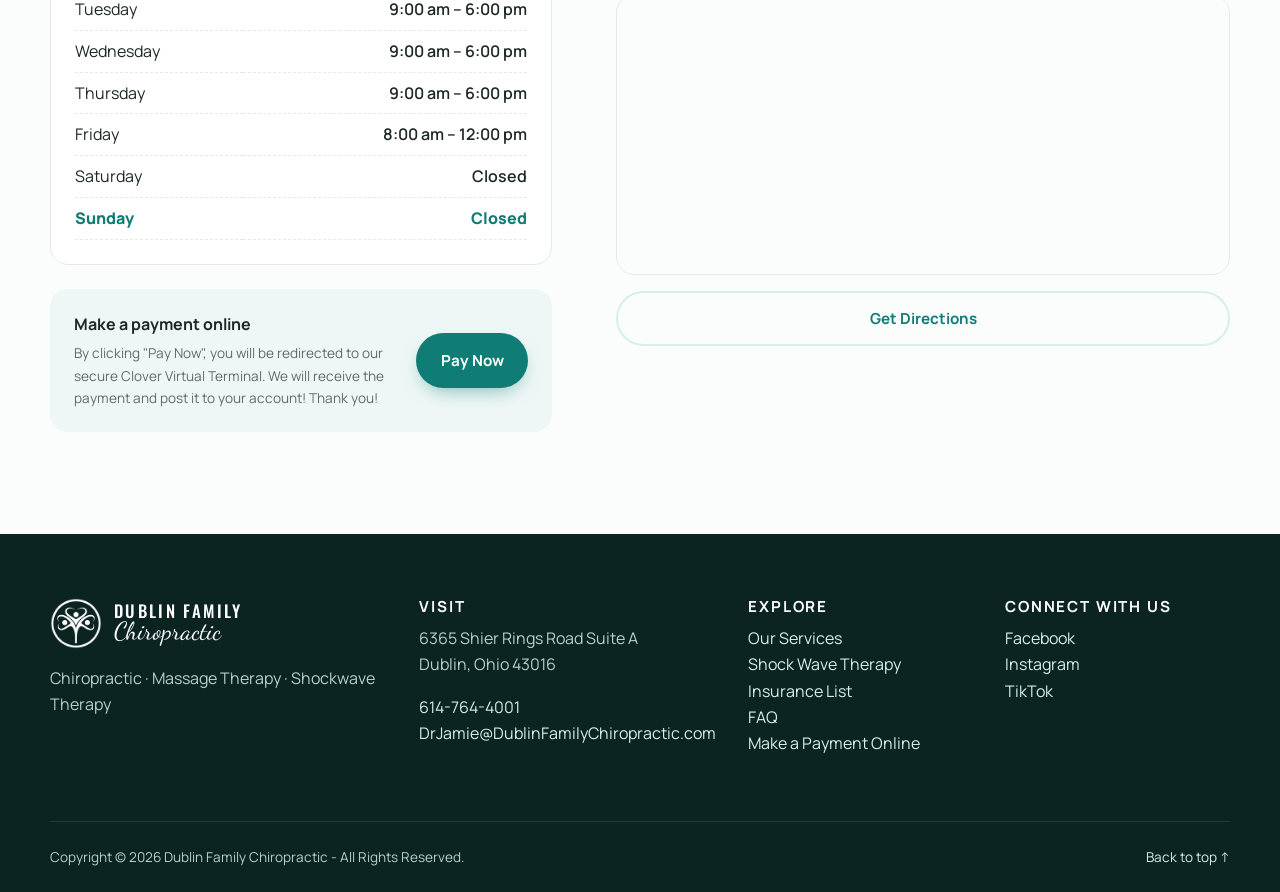
==== commit 2248f25b: "Rebuild folding header: centered logo, smooth fold Floating pill nav with the logo centered and link" ====
--- a/index.html
+++ b/index.html
@@ -61,17 +61,34 @@
 
   <!-- ============ HEADER ============ -->
   <header class="header" id="top">
-   <div class="header__bar">
-    <div class="container header__inner">
-      <a href="#top" class="brand" aria-label="Dublin Family Chiropractic home">
-        <img src="assets/logo-icon.png" alt="" class="brand__icon" width="52" height="51">
-        <span class="brand__text">
-          <span class="brand__name">Dublin Family</span>
-          <span class="brand__script">Chiropractic</span>
-        </span>
-      </a>
-
-      <nav class="nav" id="nav" aria-label="Main">
+    <div class="header__pill">
+      <div class="header__shape-wrap" aria-hidden="true"><div class="header__shape"></div></div>
+      <div class="header__inner">
+        <nav class="header__nav header__nav--left" aria-label="Main">
+          <a href="#about">About</a>
+          <a href="#services">Services</a>
+          <a href="shock-wave-therapy/">Shock Wave</a>
+          <a href="#new-patients">New Patients</a>
+        </nav>
+        <a href="#top" class="brand" aria-label="Dublin Family Chiropractic home">
+          <img src="assets/logo-icon.png" alt="" class="brand__icon" width="52" height="51">
+          <span class="brand__text">
+            <span class="brand__name">Dublin Family</span>
+            <span class="brand__script">Chiropractic</span>
+          </span>
+        </a>
+        <nav class="header__nav header__nav--right" aria-label="More">
+          <a href="#insurance">Insurance</a>
+          <a href="#faq">FAQ</a>
+          <a href="#contact">Contact</a>
+          <a href="#contact" class="btn btn--primary btn--sm">Schedule Appointment</a>
+        </nav>
+        <button class="nav-toggle" aria-label="Open menu" aria-expanded="false" aria-controls="mobile-nav">
+          <span></span><span></span><span></span>
+        </button>
+      </div>
+    </div>
+    <nav class="mobile-nav" id="mobile-nav" aria-label="Mobile">
         <a href="#about">About</a>
         <a href="#services">Services</a>
         <a href="shock-wave-therapy/">Shock Wave</a>
@@ -79,14 +96,8 @@
         <a href="#insurance">Insurance</a>
         <a href="#faq">FAQ</a>
         <a href="#contact">Contact</a>
-        <a href="#contact" class="btn btn--primary nav__cta">Schedule Your Appointment</a>
-      </nav>
-
-      <button class="nav-toggle" aria-label="Open menu" aria-expanded="false" aria-controls="nav">
-        <span></span><span></span><span></span>
-      </button>
-    </div>
-   </div>
+        <a href="#contact" class="btn btn--primary">Schedule Appointment</a>
+    </nav>
   </header>
 
   <main>
--- a/styles.css
+++ b/styles.css
@@ -22,7 +22,7 @@
 }
 
 *, *::before, *::after { box-sizing: border-box; }
-html { overflow-x: clip; scroll-behavior: smooth; scroll-padding-top: 90px; }
+html { overflow-x: clip; scroll-behavior: smooth; scroll-padding-top: 100px; }
 body {
   margin: 0;
   font-family: "Manrope", system-ui, -apple-system, Segoe UI, Roboto, sans-serif;
@@ -67,14 +67,6 @@
 .topbar a { color: #fff; font-weight: 700; }
 .topbar__right { display: flex; gap: 1.25rem; align-items: center; }
 
-.header { position: sticky; top: 0; z-index: 50; pointer-events: none; }
-.header__bar {
-  pointer-events: auto;
-  background: rgba(251,253,252,.9); backdrop-filter: saturate(160%) blur(14px);
-  border-bottom: 1px solid transparent; transition: border-color .2s, box-shadow .2s;
-}
-.header.scrolled .header__bar { border-color: var(--line); box-shadow: 0 6px 20px -16px rgba(0,0,0,.3); }
-.header__inner { display: flex; align-items: center; justify-content: space-between; padding: .85rem 0; }
 
 .brand { display: flex; align-items: center; gap: .75rem; color: var(--teal); }
 .brand__icon { width: 52px; height: auto; }
@@ -83,14 +75,6 @@
 .brand__script { font-family: "Dancing Script", cursive; font-size: 1.55rem; color: var(--gray); margin-top: -.05em; }
 .brand--light .brand__name, .brand--light .brand__script { color: #fff; }
 
-.nav { display: flex; align-items: center; gap: 1.75rem; }
-.nav a:not(.btn) { color: var(--ink); font-weight: 600; font-size: .95rem; position: relative; }
-.nav a:not(.btn)::after {
-  content: ""; position: absolute; left: 0; bottom: -6px; height: 2px; width: 0; background: var(--teal); transition: width .2s;
-}
-.nav a:not(.btn):hover::after { width: 100%; }
-.nav-toggle { display: none; background: none; border: 0; padding: .5rem; cursor: pointer; }
-.nav-toggle span { display: block; width: 24px; height: 2px; background: var(--ink); margin: 5px 0; transition: .25s; }
 
 /* ---------- Hero ---------- */
 .hero {
@@ -293,19 +277,6 @@
   .float-card { left: 1rem; }
 }
 @media (max-width: 860px) {
-  .header__bar { backdrop-filter: none; background: #fff; }
-  .nav-toggle { display: block; }
-  .nav {
-    position: fixed; inset: 0 0 0 auto; width: min(320px, 85vw); background: #fff; flex-direction: column; align-items: flex-start;
-    padding: 6rem 2rem 2rem; gap: 1.4rem; transform: translateX(100%); transition: transform .3s ease; box-shadow: -20px 0 40px -20px rgba(0,0,0,.3);
-  }
-  .nav.open { transform: none; }
-  .nav:not(.open) { visibility: hidden; transition: transform .3s ease, visibility 0s .3s; }
-  .nav a:not(.btn) { font-size: 1.15rem; }
-  .nav-toggle { position: relative; z-index: 60; }
-  .nav-toggle[aria-expanded="true"] span:nth-child(1) { transform: translateY(7px) rotate(45deg); }
-  .nav-toggle[aria-expanded="true"] span:nth-child(2) { opacity: 0; }
-  .nav-toggle[aria-expanded="true"] span:nth-child(3) { transform: translateY(-7px) rotate(-45deg); }
   .topbar__inner > span:first-child { display: none; }
   .topbar__inner { justify-content: center; }
 }
@@ -447,46 +418,139 @@
 .pain-dot { width: 10px !important; height: 10px !important; border-radius: 50% !important; background: var(--teal) !important; box-shadow: 0 0 0 5px var(--teal-50); }
 .file-link__icon { color: var(--teal); display: inline-flex; }
 
+
 /* ==========================================================
-   Collapsing nav: the bar folds into a circular logo badge
-   on scroll; clicking the badge unfolds it again.
+   HEADER: floating pill with a centered logo.
+   On scroll the links slide in toward the logo and fade, then the
+   pill's sides close in until only a circle around the logo is left.
+   Only transform / opacity / clip-path are animated, so it stays smooth.
    ========================================================== */
-.header__bar {
-  --cx: 120px; --cy: 50%; --r: 34px;
-  clip-path: circle(150vmax at var(--cx) var(--cy));
-  transition: clip-path .55s cubic-bezier(.7,0,.2,1), border-color .2s, box-shadow .2s, background .3s;
-}
-.header__inner > .nav, .header__inner > .nav-toggle, .brand__text { transition: opacity .25s ease .2s; }
-
-.header.is-collapsed { filter: drop-shadow(0 8px 16px rgba(8,73,67,.28)); }
-.header.is-collapsed .header__bar {
-  clip-path: circle(var(--r) at var(--cx) var(--cy));
-  background: #fff; border-color: transparent; box-shadow: none;
-}
-.header.is-collapsed .header__inner > .nav,
-.header.is-collapsed .header__inner > .nav-toggle,
-.header.is-collapsed .brand__text { opacity: 0; transition-delay: 0s; }
+.header {
+  --h: 72px;                       /* pill height = circle diameter */
+  --ease: cubic-bezier(.65, 0, .35, 1);
+  --ease-out: cubic-bezier(.22, 1, .36, 1);
+  position: sticky; top: 0; z-index: 50;
+  padding: 12px 0;
+  pointer-events: none;            /* only the pill itself is clickable */
+}
+.header__pill {
+  position: relative; height: var(--h);
+  width: min(100% - 1.5rem, 1220px); margin-inline: auto;
+}
+
+/* background shape (clipped); shadow lives on the wrapper so it isn't clipped */
+.header__shape-wrap {
+  position: absolute; inset: 0;
+  filter: drop-shadow(0 10px 22px rgba(8, 73, 67, .14)) drop-shadow(0 1px 2px rgba(8, 73, 67, .08));
+}
+.header__shape {
+  position: absolute; inset: 0; background: #fff;
+  clip-path: inset(0 0 round calc(var(--h) / 2));
+  transition: clip-path .55s var(--ease);
+  will-change: clip-path;
+}
+
+.header__inner {
+  position: relative; height: 100%;
+  display: grid; grid-template-columns: 1fr auto 1fr; align-items: center;
+  padding: 0 .6rem 0 1.8rem;
+}
+.header__nav { display: flex; align-items: center; gap: 1.6rem; pointer-events: auto; }
+.header__nav--left { justify-self: start; }
+.header__nav--right { justify-self: end; }
+.header__nav a:not(.btn) { color: var(--ink); font-weight: 600; font-size: .93rem; position: relative; white-space: nowrap; }
+.header__nav a:not(.btn)::after {
+  content: ""; position: absolute; left: 0; bottom: -6px; height: 2px; width: 100%; background: var(--teal);
+  transform: scaleX(0); transform-origin: left; transition: transform .25s var(--ease-out);
+}
+.header__nav a:not(.btn):hover::after, .header__nav a[aria-current="page"]::after { transform: scaleX(1); }
+.btn--sm { padding: .7rem 1.2rem; font-size: .9rem; }
+
+/* links: expanded state (transition used when opening, so they arrive after the pill grows) */
+.header__nav--left, .header__nav--right, .brand__text, .nav-toggle {
+  transition: opacity .35s var(--ease-out) .22s, transform .45s var(--ease-out) .18s;
+}
+
+/* brand / logo */
+.header .brand {
+  pointer-events: auto; position: relative; justify-self: center;
+  display: flex; align-items: center; gap: .7rem;
+}
+.header .brand__icon {
+  width: 52px; height: auto;
+  transition: transform .55s var(--ease);
+  will-change: transform;
+}
+
+/* ---------- Folded ---------- */
+.header.is-collapsed .header__shape {
+  clip-path: inset(0 calc(50% - var(--h) / 2) round calc(var(--h) / 2));
+  transition: clip-path .55s var(--ease) .12s;
+}
+.header.is-collapsed .header__nav--left  { opacity: 0; transform: translateX(60px);  pointer-events: none; }
+.header.is-collapsed .header__nav--right { opacity: 0; transform: translateX(-60px); pointer-events: none; }
+.header.is-collapsed .brand__text        { opacity: 0; transform: translateX(-12px); }
+.header.is-collapsed .nav-toggle         { opacity: 0; pointer-events: none; }
+.header.is-collapsed .header__nav--left,
+.header.is-collapsed .header__nav--right,
+.header.is-collapsed .brand__text,
+.header.is-collapsed .nav-toggle {
+  transition: opacity .22s ease, transform .4s var(--ease);
+}
+/* slide the logo icon to the exact center of the circle (offset set by JS) */
+.header.is-collapsed .brand__icon {
+  transform: translateX(var(--icon-shift, 0px));
+  transition: transform .55s var(--ease) .12s;
+}
 .header.is-collapsed .brand { cursor: pointer; }
-.header.is-collapsed .brand__icon { animation: orb-in .5s ease .35s both; }
-.header.is-collapsed .brand:hover .brand__icon { transform: scale(1.08) rotate(-8deg); }
-.brand__icon { transition: transform .25s ease; }
-@keyframes orb-in { from { transform: scale(.7) rotate(-30deg); } to { transform: none; } }
-
-/* tiny hint ring so the badge reads as a button */
-.header.is-collapsed .brand::after {
-  content: ""; position: absolute; width: calc(var(--r) * 2 - 6px); height: calc(var(--r) * 2 - 6px);
-  border-radius: 50%; border: 2px solid var(--teal-100); pointer-events: none;
-  animation: orb-ping 2.4s ease-out 1s 2;
-}
-.brand { position: relative; }
-.brand::after { left: 26px; top: 50%; transform: translate(-50%, -50%); }
-@keyframes orb-ping { from { opacity: 1; transform: translate(-50%,-50%) scale(1); } to { opacity: 0; transform: translate(-50%,-50%) scale(1.5); } }
-
+.header.is-collapsed .brand:hover .brand__icon { transform: translateX(var(--icon-shift, 0px)) scale(1.07); transition-delay: 0s; transition-duration: .3s; }
+.header.is-collapsed .brand:focus-visible { outline: none; }
+.header.is-collapsed .brand:focus-visible .brand__icon { outline: 2px solid var(--teal); outline-offset: 6px; border-radius: 50%; }
+
+/* ---------- Mobile ---------- */
+.nav-toggle {
+  display: none; justify-self: end; pointer-events: auto;
+  background: none; border: 0; padding: .6rem; margin-right: .3rem; cursor: pointer;
+}
+.nav-toggle span { display: block; width: 22px; height: 2px; background: var(--ink); margin: 5px 0; border-radius: 2px; transition: transform .3s var(--ease), opacity .2s; }
+.nav-toggle[aria-expanded="true"] span:nth-child(1) { transform: translateY(7px) rotate(45deg); }
+.nav-toggle[aria-expanded="true"] span:nth-child(2) { opacity: 0; }
+.nav-toggle[aria-expanded="true"] span:nth-child(3) { transform: translateY(-7px) rotate(-45deg); }
+
+.mobile-nav {
+  position: fixed; top: calc(var(--h) + 24px); left: .75rem; right: .75rem; z-index: 49;
+  display: flex; flex-direction: column; gap: .2rem; padding: 1rem;
+  background: #fff; border-radius: 24px; box-shadow: 0 24px 50px -20px rgba(8, 73, 67, .35);
+  opacity: 0; transform: translateY(-10px) scale(.98); transform-origin: top center;
+  visibility: hidden; pointer-events: none;
+  transition: opacity .25s ease, transform .3s var(--ease-out), visibility 0s .3s;
+}
+.mobile-nav a:not(.btn) { padding: .8rem 1rem; border-radius: 12px; font-weight: 700; color: var(--ink); font-size: 1.05rem; }
+.mobile-nav a:not(.btn):hover { background: var(--teal-50); }
+.mobile-nav .btn { margin-top: .6rem; }
+.header.menu-open .mobile-nav { opacity: 1; transform: none; visibility: visible; pointer-events: auto; transition: opacity .25s ease, transform .3s var(--ease-out); }
+
+@media (max-width: 1120px) {
+  .header { --h: 64px; }
+  .header__nav { display: none; }
+  .nav-toggle { display: block; }
+  .header__inner { padding: 0 .4rem 0 1rem; }
+  .header .brand__icon { width: 44px; }
+}
 @media (max-width: 640px) {
-  .header__bar { --r: 30px; }
-  .brand::after { left: 22px; }
+  .header { padding: 8px 0; --h: 60px; }
+  .header__pill { width: calc(100% - 1rem); }
+  .header .brand__name { font-size: .85rem; }
+  .header .brand__script { font-size: 1.25rem; }
+  .mobile-nav { top: calc(var(--h) + 16px); left: .5rem; right: .5rem; }
 }
 @media (prefers-reduced-motion: reduce) {
-  .header__bar, .brand__icon { transition: none; animation: none !important; }
-  .header.is-collapsed .brand::after { animation: none; }
-}
+  .header__shape, .header .brand__icon, .header__nav--left, .header__nav--right, .brand__text, .nav-toggle, .mobile-nav { transition: none !important; }
+}
+.header .brand__name { white-space: nowrap; }
+.header .brand { grid-column: 2; grid-row: 1; }
+.header__nav--left { grid-column: 1; grid-row: 1; }
+.header__nav--right { grid-column: 3; grid-row: 1; }
+.nav-toggle { grid-column: 3; grid-row: 1; }
+.mobile-nav { position: absolute; top: calc(100% - 4px); left: .75rem; right: .75rem; }
+@media (max-width: 640px) { .mobile-nav { top: calc(100% - 2px); left: .5rem; right: .5rem; } }
